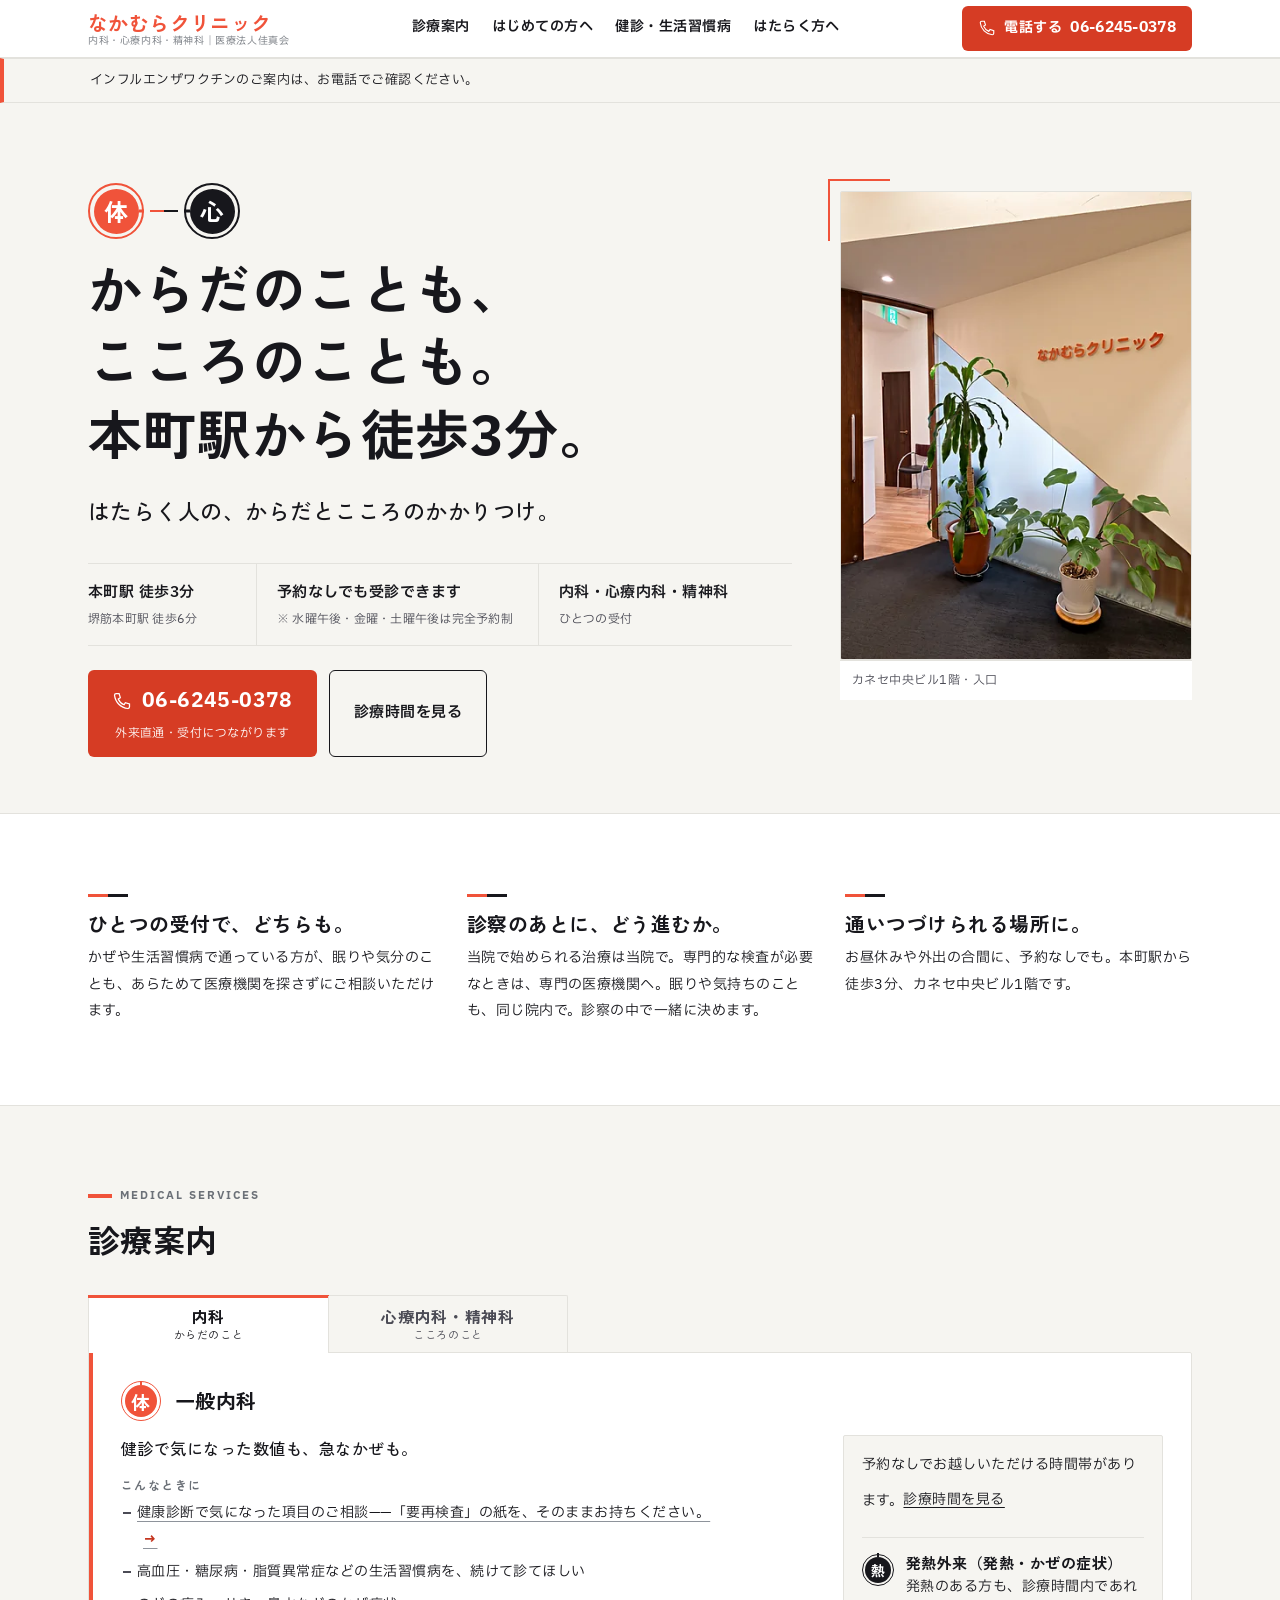
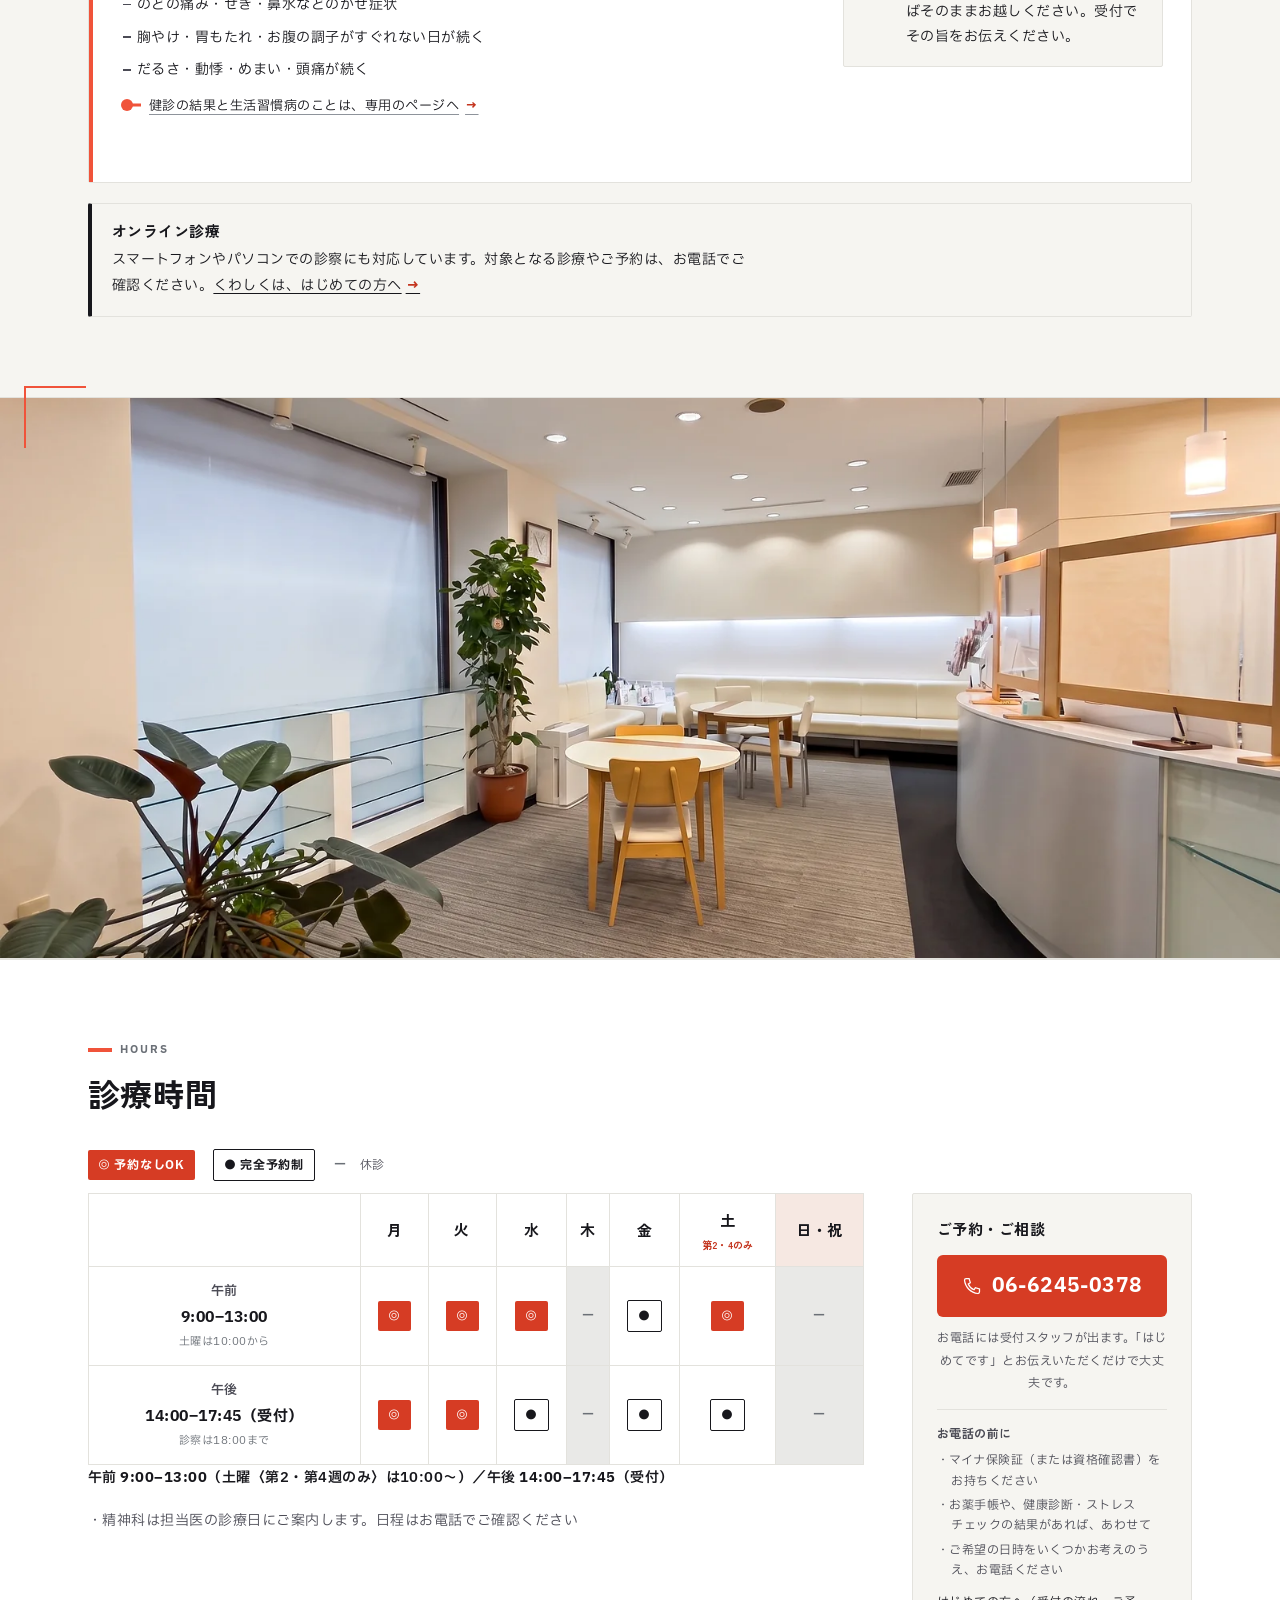
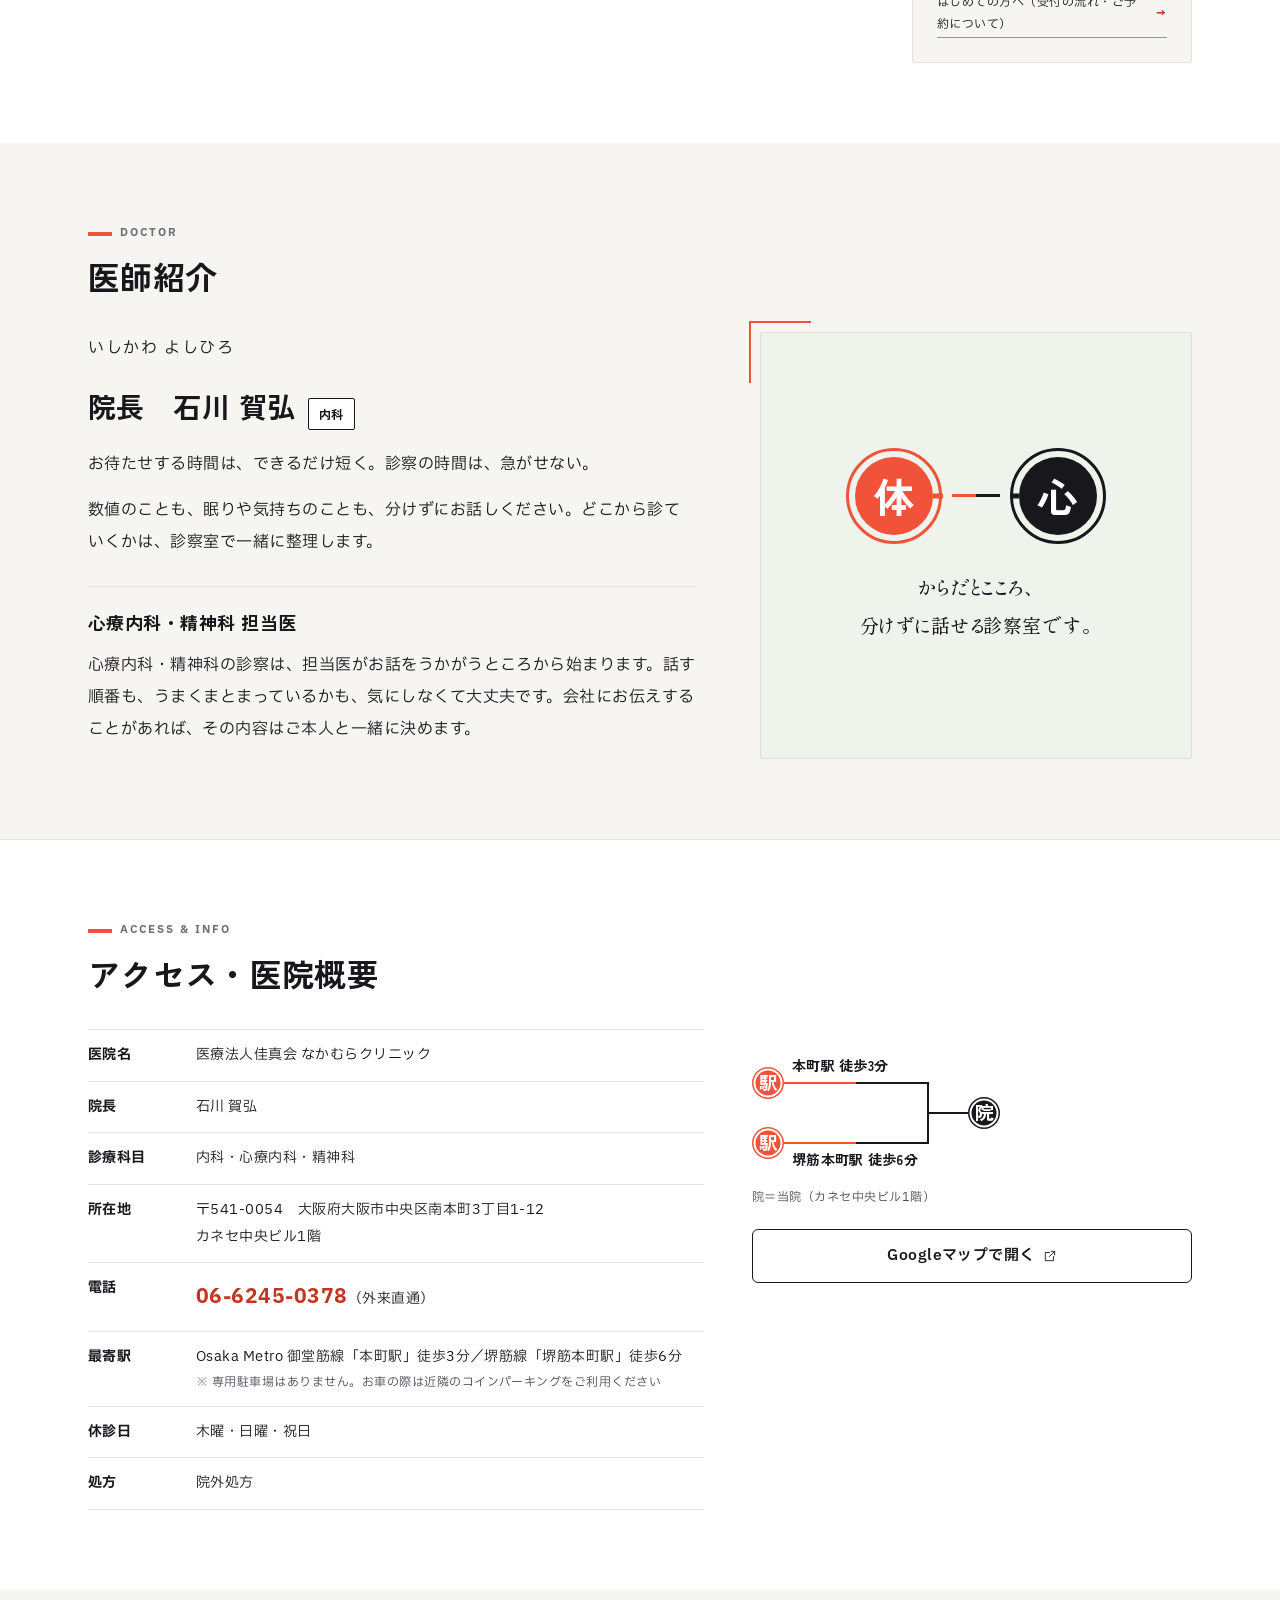
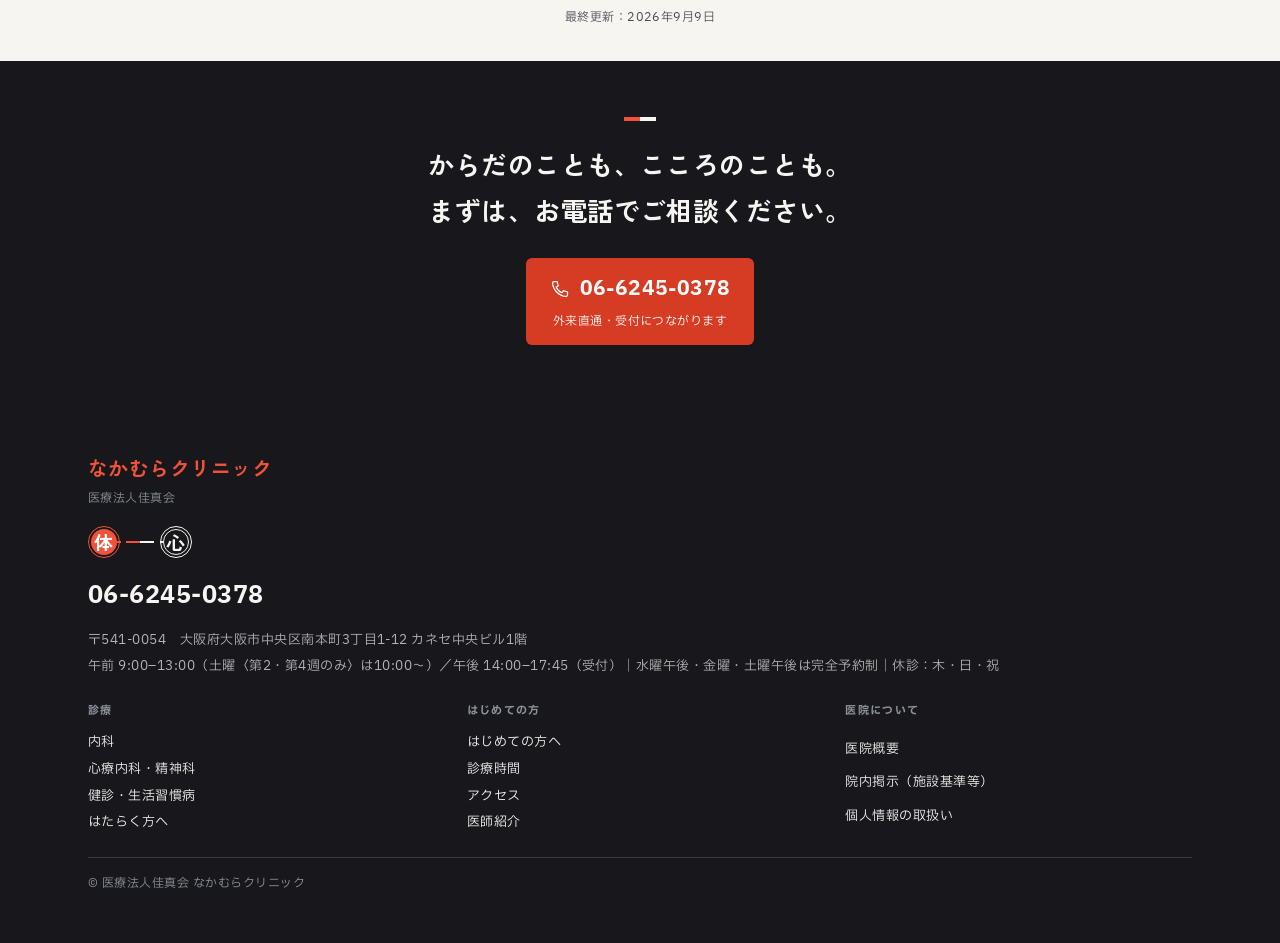
==== index.html @ 1e69aae8 "One-bar header (second util bar removed on all 7 pages), hero strip as three same-shape cells with b" ====
<!DOCTYPE html>
<html lang="ja">
<head>
<meta charset="UTF-8">
<script>document.documentElement.classList.add('js')</script>
<meta name="viewport" content="width=device-width, initial-scale=1.0">
<title>本町駅3分の内科・心療内科・精神科｜なかむらクリニック</title>
<meta name="description" content="御堂筋線「本町駅」徒歩3分の内科・心療内科・精神科。かぜ・発熱、生活習慣病、健診の「要再検査」から、眠れない・気分の落ち込みまで、ひとつの受付でご相談いただけます。予約なしでも受診できます（一部予約制）。">
<meta name="robots" content="index,follow,max-image-preview:large">
<link rel="canonical" href="https://nakamura.n-clinics.jp/">
<meta name="theme-color" content="#F0533A">
<link rel="icon" href="/favicon.svg" type="image/svg+xml">
<link rel="apple-touch-icon" href="/apple-touch-icon.png">
<meta property="og:type" content="website">
<meta property="og:site_name" content="なかむらクリニック">
<meta property="og:title" content="本町駅3分の内科・心療内科・精神科｜なかむらクリニック">
<meta property="og:description" content="御堂筋線「本町駅」徒歩3分。生活習慣病などの一般内科と、不眠・ストレスなどこころのご相談。はたらく人の、からだとこころのかかりつけ。予約なしでも受診できます（一部予約制）。">
<meta property="og:url" content="https://nakamura.n-clinics.jp/">
<meta property="og:image" content="https://nakamura.n-clinics.jp/photos/og.jpg">
<meta property="og:image:width" content="1200">
<meta property="og:image:height" content="630">
<meta property="og:locale" content="ja_JP">
<meta name="twitter:card" content="summary_large_image">
<meta name="geo.region" content="JP-27">
<meta name="geo.placename" content="大阪市中央区">
<meta name="geo.position" content="34.6820;135.4985">
<meta name="ICBM" content="34.6820, 135.4985">
<link rel="preconnect" href="https://fonts.googleapis.com">
<link rel="preconnect" href="https://fonts.gstatic.com" crossorigin>
<link href="https://fonts.googleapis.com/css2?family=Zen+Kaku+Gothic+New:wght@500;700&family=IBM+Plex+Sans+JP:wght@400;600;700&family=Shippori+Mincho:wght@500&display=swap" rel="stylesheet">
<link rel="stylesheet" href="styles.css">
<!-- 表・モバイル一覧・フッター要約・JSON-LD は同じコミットで直す。 -->
<script type="application/ld+json">
{
  "@context": "https://schema.org",
  "@graph": [
    {
      "@type": "MedicalClinic",
      "@id": "https://nakamura.n-clinics.jp/#clinic",
      "name": "なかむらクリニック",
      "legalName": "医療法人佳真会 なかむらクリニック",
      "url": "https://nakamura.n-clinics.jp/",
      "logo": "https://nakamura.n-clinics.jp/favicon.svg",
      "image": "https://nakamura.n-clinics.jp/photos/og.jpg",
      "telephone": "+81-6-6245-0378",
      "parentOrganization": { "@type": "Organization", "name": "医療法人佳真会" },
      "address": {
        "@type": "PostalAddress",
        "postalCode": "541-0054",
        "addressRegion": "大阪府",
        "addressLocality": "大阪市中央区",
        "streetAddress": "南本町3丁目1-12 カネセ中央ビル1階",
        "addressCountry": "JP"
      },
      "geo": { "@type": "GeoCoordinates", "latitude": 34.6820, "longitude": 135.4985 },
      "hasMap": "https://www.google.com/maps/search/?api=1&query=%E5%A4%A7%E9%98%AA%E5%BA%9C%E5%A4%A7%E9%98%AA%E5%B8%82%E4%B8%AD%E5%A4%AE%E5%8C%BA%E5%8D%97%E6%9C%AC%E7%94%BA3%E4%B8%81%E7%9B%AE1-12%20%E3%82%AB%E3%83%8D%E3%82%BB%E4%B8%AD%E5%A4%AE%E3%83%93%E3%83%AB",
      "openingHoursSpecification": [
        { "@type": "OpeningHoursSpecification", "dayOfWeek": ["Monday","Tuesday","Wednesday","Friday"], "opens": "09:00", "closes": "13:00" },
        { "@type": "OpeningHoursSpecification", "dayOfWeek": ["Monday","Tuesday","Wednesday","Friday"], "opens": "14:00", "closes": "17:45" },
        { "@type": "OpeningHoursSpecification", "dayOfWeek": "Saturday", "opens": "10:00", "closes": "13:00" },
        { "@type": "OpeningHoursSpecification", "dayOfWeek": "Saturday", "opens": "14:00", "closes": "17:45" }
      ],
      "medicalSpecialty": ["PrimaryCare", "Psychiatric"],
      "isAcceptingNewPatients": true,
      "availableService": [
        { "@type": "MedicalProcedure", "name": "生活習慣病の継続治療（高血圧・糖尿病・脂質異常症）" },
        { "@type": "MedicalProcedure", "name": "健診の要再検査・要精密検査のご相談" },
        { "@type": "MedicalProcedure", "name": "発熱外来（診療時間内はそのまま来院できます）" },
        { "@type": "MedicalProcedure", "name": "だるさ・動悸・めまい・頭痛など、続く体調のご相談" },
        { "@type": "MedicalProcedure", "name": "不眠・睡眠のリズムのご相談" },
        { "@type": "MedicalProcedure", "name": "気分の落ち込み・仕事のストレスのご相談" },
        { "@type": "MedicalProcedure", "name": "休職・復職のご相談" }
      ],
      "description": "御堂筋線「本町駅」徒歩3分の内科・心療内科・精神科クリニック。生活習慣病などの一般内科と、不眠・ストレスなどこころのご相談。予約なしでも受診できます（一部予約制）。土曜は第2・第4のみ、午前は10:00開始です。",
      "availableLanguage": "ja",
      "physician": [{ "@id": "https://nakamura.n-clinics.jp/#dr-ishikawa" }]
    },
    {
      "@type": "MedicalWebPage",
      "@id": "https://nakamura.n-clinics.jp/#webpage",
      "name": "本町駅3分の内科・心療内科・精神科｜なかむらクリニック",
      "inLanguage": "ja",
      "lastReviewed": "2026-09-09",
      "mainEntityOfPage": "https://nakamura.n-clinics.jp/",
      "about": { "@id": "https://nakamura.n-clinics.jp/#clinic" },
      "isPartOf": { "@type": "WebSite", "url": "https://nakamura.n-clinics.jp/" },
      "publisher": { "@id": "https://nakamura.n-clinics.jp/#clinic" }
    },
    {
      "@type": "Physician",
      "@id": "https://nakamura.n-clinics.jp/#dr-ishikawa",
      "name": "石川 賀弘",
      "jobTitle": "院長",
      "url": "https://nakamura.n-clinics.jp/#docs",
      "medicalSpecialty": "PrimaryCare",
      "worksFor": { "@id": "https://nakamura.n-clinics.jp/#clinic" }
    }
  ]
}
</script>
</head>
<body>
<a class="skip" href="#top">本文へ</a>
<header>
  <div class="wrap bar">
    <a class="brand" href="#top">
      <span class="name">なかむらクリニック</span>
      <span class="sub">内科・心療内科・精神科｜医療法人佳真会</span>
    </a>
    <nav class="main" aria-label="メインメニュー">
      <a href="#care">診療案内</a>
      <a href="/hajimete.html">はじめての方へ</a>
      <a href="/seikatsushukanbyo.html">健診・生活習慣病</a>
      <a href="/hataraku.html">はたらく方へ</a>
    </nav>
    <a class="hdr-call" href="tel:0662450378">
      <svg viewBox="0 0 24 24" fill="none" stroke-width="1.5" stroke-linecap="square" stroke-linejoin="miter" aria-hidden="true"><path d="M5 3h3.5l1.5 5-2.5 1.5a12.5 12.5 0 0 0 7 7L16 14l5 1.5V19a2 2 0 0 1-2 2A18 18 0 0 1 3 5a2 2 0 0 1 2-2Z"/></svg>
      <span class="lbl">電話する</span><span class="tel">06-6245-0378</span>
    </a>
  </div>
</header>

<main id="top" tabindex="-1">

  <nav class="mnav" aria-label="ページ内リンク">
    <a href="#care">診療案内</a><a href="#hours">診療時間</a><a href="#docs">医師紹介</a><a href="#access">アクセス</a>
  </nav>

  <!-- お知らせ帯（季節のご案内・臨時休診）。文言は1行、理由の説明は書かない。
       変更・削除は全ページ同時に行う（1ページだけ変えない）。
       自費（保険外）の診療名・費用・効果はこの帯に書かない。医療広告ガイドラインの
       限定解除要件（費用／主なリスク・副作用）は、サイト上に情報を記載していないと
       満たせず、「費用はお電話で」では代えられない（問い合わせ先の記載は別要件）。
       /shisetsu-kijun.html#hoken-gai に金額と主な副反応を掲載できたときに限り、
       診療名を出した文言に戻してよい。「在庫」など小売の語は使わない。 -->
  <div class="notice"><div class="wrap">インフルエンザワクチンのご案内は、お電話でご確認ください。</div></div>

  <!-- 1. HERO — station board -->
  <section class="hero">
    <div class="wrap hero-grid">
      <div>
        <div class="roundels" role="img" aria-label="からだとこころ、ひとつのクリニックで">
          <span class="roundel r-nai">体</span>
          <span class="roundel-link"></span>
          <span class="roundel r-shin">心</span>
        </div>
        <h1>からだのことも、<span class="nowrap">こころのこと</span>も。<br><span class="nowrap">本町駅</span>から<span class="nowrap"><span class="num">徒歩3分</span>。</span></h1>
        <p class="tagline">はたらく人の、からだとこころのかかりつけ。</p>
        <div class="fact-strip">
          <!-- 徒歩分数は【この帯】【#access の案内図 .access-map】【医院概要の最寄駅行】の3か所が同じ値を持つ。
               変えるときは同じコミットで3か所とも直す。堺筋本町駅 徒歩6分 は第三者掲載値 [CONFIRM C13]。 -->
          <div class="cell">
            <span class="fx-fact"><span class="nowrap">本町駅</span> <span class="num">徒歩3分</span></span>
            <span class="fx-note"><span class="nowrap">堺筋本町駅</span> <span class="num">徒歩6分</span></span>
          </div>
          <div class="cell">
            <span class="fx-fact"><span class="nowrap">予約なしでも</span><span class="nowrap">受診できます</span></span>
            <span class="fx-note">※ 水曜午後・金曜・土曜午後は完全予約制</span>
          </div>
          <div class="cell">
            <span class="fx-fact">内科・心療内科・精神科</span>
            <span class="fx-note">ひとつの受付</span>
          </div>
        </div>
        <div class="hero-cta">
          <a class="btn-call" href="tel:0662450378" id="heroCall">
            <span class="row">
              <svg viewBox="0 0 24 24" fill="none" stroke-width="1.5" stroke-linecap="square" stroke-linejoin="miter" aria-hidden="true"><path d="M5 3h3.5l1.5 5-2.5 1.5a12.5 12.5 0 0 0 7 7L16 14l5 1.5V19a2 2 0 0 1-2 2A18 18 0 0 1 3 5a2 2 0 0 1 2-2Z"/></svg>
              <span class="tel">06-6245-0378</span>
            </span>
            <span class="cap"><span class="cap-m">外来直通・タップで発信</span><span class="cap-d">外来直通・受付につながります</span></span>
          </a>
          <a class="btn-ghost" href="#hours">診療時間を見る</a>
        </div>
      </div>
      <div>
        <div class="hero-photo">
          <picture>
            <source media="(min-width:768px)" type="image/webp" sizes="(min-width:1024px) 340px, 32vw" srcset="photos/hero-v-400.webp 400w, photos/hero-v-800.webp 800w">
            <source media="(min-width:768px)" type="image/jpeg" sizes="(min-width:1024px) 340px, 32vw" srcset="photos/hero-v-400.jpg 400w, photos/hero-v-800.jpg 800w">
            <source type="image/webp" sizes="100vw" srcset="photos/hero-h-480.webp 480w, photos/hero-h-960.webp 960w, photos/hero-h-1440.webp 1440w">
            <img class="ph" src="photos/hero-h-960.jpg" width="960" height="640" alt="なかむらクリニックの入口（本町駅 徒歩3分・カネセ中央ビル1階）。クリーム色の壁に朱色のクリニック名サインと観葉植物" loading="eager" fetchpriority="high">
          </picture>
          <div class="caption">カネセ中央ビル1階・入口</div>
        </div>
      </div>
    </div>
  </section>

  <!-- 2. 選ばれる理由 -->
  <!-- このセクションはレーザー（「診察のあとに、どう進むか。」）が置かれている、ここだけの場所。削除するときは移設先を先に作ること。 -->
  <section class="why">
    <div class="wrap why-grid" data-reveal-group>
      <div class="why-tile" data-reveal><span class="tick"></span><h3>ひとつの受付で、どちらも。</h3><p>かぜや生活習慣病で通っている方が、眠りや気分のことも、あらためて医療機関を探さずにご相談いただけます。</p></div>
      <div class="why-tile" data-reveal><span class="tick"></span><h3>診察のあとに、どう進むか。</h3><p>当院で始められる治療は当院で。専門的な検査が必要なときは、専門の医療機関へ。眠りや気持ちのことも、同じ院内で。診察の中で一緒に決めます。</p></div>
      <div class="why-tile" data-reveal><span class="tick"></span><h3>通いつづけられる場所に。</h3><p>お昼休みや外出の合間に、予約なしでも。本町駅から徒歩3分、カネセ中央ビル1階です。</p></div>
    </div>
  </section>

  <!-- 3. 診療案内 — 体×心 lanes: one reception, two doors, and what happens AFTER the visit.
       Right column = lane-specific ROUTE STRIP (路線図). State is bound to the lane's OWN class
       (.c-nai/.c-shin), never #care[data-lane] or --lane (JS-off safety). No view-transition-name
       on any SVG node. Both strips share one viewBox → identical height. Gated vocabulary
       stays out of this file entirely until the matching clinic confirmation (see strategy doc). -->
  <section id="care">
    <div class="wrap">
      <div class="sec-head">
        <div class="kicker"><span lang="en">Medical Services</span></div>
        <h2 class="sec-title">診療案内</h2>
      </div>

      <div class="care-lanes">
        <!-- SWITCH: rectangular text tabs (2px radius). The 体/心 roundel below is never the control. -->
        <div class="care-switch" role="tablist" aria-label="診療科を選ぶ">
          <a role="tab" id="tab-naika" href="#naika" aria-controls="naika" aria-selected="true" data-lane="nai"><b>内科</b><small>からだのこと</small></a>
          <a role="tab" id="tab-seishinka" href="#seishinka" aria-controls="seishinka" aria-selected="false" tabindex="-1" data-lane="shin"><b>心療内科・精神科</b><small>こころのこと</small></a>
        </div>

        <div class="care-stage">
          <!-- LANE 体 (default). ZONE A = このレーン固有のことだけ（症状リスト・出口リンク・行動パネル）。「診察のあとに、どう進むか」の置き場は .why-tile 2。 -->
          <article class="care-card care-lane c-nai is-on" id="naika" role="tabpanel" aria-labelledby="tab-naika">
            <div class="care-head"><span class="care-glyph" aria-hidden="true">体</span><h3>一般内科</h3></div>
            <div class="lane-body">
              <div class="lane-main">
                <p class="lane-promise">健診で気になった数値も、急なかぜも。</p>
                <h4 class="lane-h">こんなときに</h4>
                <ul>
                  <li><a class="lane-more" href="/seikatsushukanbyo.html#kenshin">健康診断で気になった項目のご相談——「要再検査」の紙を、そのままお持ちください。<span aria-hidden="true">→</span></a></li>
                  <li>高血圧・糖尿病・脂質異常症などの生活習慣病を、続けて診てほしい</li>
                  <li>のどの痛み・せき・鼻水などのかぜ症状</li>
                  <li>胸やけ・胃もたれ・お腹の調子がすぐれない日が続く</li>
                  <li>だるさ・動悸・めまい・頭痛が続く</li>
                </ul>
                <p class="nk-line"><svg class="mk-dot" viewBox="0 0 20 12" aria-hidden="true" focusable="false"><circle cx="6" cy="6" r="6" fill="currentColor"/><rect x="6" y="4.5" width="14" height="3" fill="currentColor"/></svg><a href="/seikatsushukanbyo.html">健診の結果と生活習慣病のことは、専用のページへ<span aria-hidden="true">→</span></a></p>
              </div>
              <!-- .lane-act = このレーンの「行動」パネル。短くてよい：枠のある物の余りは余白に読める。 -->
              <aside class="lane-act">
                <p class="lane-book">予約なしでお越しいただける時間帯があります。<a href="#hours">診療時間を見る</a></p>
                <!-- 発熱外来 = 内科 triage row. Walk-in during hours (clinic decision 2026-09-09): filled ink 熱. Never shown in the 心 lane. id kept: scroll-margin rules point at #hatsunetsu. -->
                <div class="care-sub c-netsu" id="hatsunetsu">
                  <span class="care-glyph" aria-hidden="true">熱</span>
                  <div><h4>発熱外来（発熱・かぜの症状）</h4><p>発熱のある方も、診療時間内であればそのままお越しください。受付でその旨をお伝えください。</p></div>
                </div>
              </aside>
            </div>
          </article>

          <!-- LANE 心 -->
          <article class="care-card care-lane c-shin" id="seishinka" role="tabpanel" aria-labelledby="tab-seishinka">
            <div class="care-head"><span class="care-glyph" aria-hidden="true">心</span><h3>心療内科・精神科</h3></div>
            <div class="lane-body">
              <div class="lane-main">
                <p class="lane-promise">眠りのこと、気持ちのこと、仕事のこと。まずは話すところから。</p>
                <!-- 固定文言。1ページ1回・緑・心レーン・押せない。位置だけ promise 直下（2番目に読まれる）。 -->
                <p class="safety-line">受付も待合も、内科と同じです。</p>
                <h4 class="lane-h">こんなときに</h4>
                <ul>
                  <li>寝つけない・夜中に目が覚める・朝早く目が覚めるなど、不眠が何週間も続いている</li>
                  <li>朝起きるのがつらい、仕事に集中できない、ミスが増えた</li>
                  <li>気分が沈む、好きだったことに気が向かない</li>
                  <li><a class="lane-more" href="/hataraku.html">仕事を続けるためのご相談と、休職・復職に関わる書類のこと<span aria-hidden="true">→</span></a></li>
                  <li>「受診するほどかな」と迷っている段階でも</li>
                </ul>
                <p class="nk-line"><svg class="mk-dot" viewBox="0 0 20 12" aria-hidden="true" focusable="false"><circle cx="6" cy="6" r="6" fill="currentColor"/><rect x="6" y="4.5" width="14" height="3" fill="currentColor"/></svg><a href="/hataraku.html">休職・復職と書類のことは、はたらく方へ<span aria-hidden="true">→</span></a></p>
              </div>
              <aside class="lane-act">
                <!-- GATED (CONFIRM #1). Variant A/B replacement text is in care-spec-notes. String unchanged until the gate opens. -->
                <p class="lane-book">心療内科・精神科をはじめて受診される方は、まずお電話ください。受診できる枠をご案内します。<a href="/hajimete.html#yoyaku">ご予約について</a></p>
              </aside>
            </div>
          </article>
        </div>
      </div>

      <!-- オンライン診療 — a small framed block (client: keep it small but clear). The explanation lives once, on /hajimete.html#online; this only points there. Never a badge or a hero item. -->
      <div class="care-online">
        <h4>オンライン診療</h4>
        <p>スマートフォンやパソコンでの診察にも対応しています。対象となる診療やご予約は、お電話でご確認ください。<a href="/hajimete.html#online">くわしくは、はじめての方へ<span aria-hidden="true">→</span></a></p>
      </div>
    </div>
  </section>

  <!-- 4. 待合スペース band -->
  <section class="band">
    <picture>
      <source type="image/webp" sizes="100vw" srcset="photos/band-960.webp 960w, photos/band-1600.webp 1600w, photos/band-2400.webp 2400w">
      <source type="image/jpeg" sizes="100vw" srcset="photos/band-960.jpg 960w, photos/band-1600.jpg 1600w, photos/band-2400.jpg 2400w">
      <img src="photos/band-1600.jpg" width="1600" height="900" alt="なかむらクリニックの待合スペース。白い長椅子と木のテーブル、観葉植物のある空間" loading="lazy">
    </picture>
  </section>

  <!-- 5. 診療時間 -->
  <section class="hours-sec" id="hours">
    <div class="wrap">
      <div class="sec-head" data-reveal>
        <div class="kicker"><span lang="en">Hours</span></div>
        <h2 class="sec-title">診療時間</h2>
      </div>
      <div class="legend">
        <span><span class="chip chip-open">◎ 予約なしOK</span></span>
        <span><span class="chip chip-appt">● 完全予約制</span></span>
        <span><span class="off-dash">−<span class="vh">休診</span></span>　休診</span>
      </div>
      <div class="hours-flex">
        <div>
          <div class="hours-table">
            <table>
              <thead>
                <tr>
                  <th></th>
                  <th scope="col" data-day="1">月</th><th scope="col" data-day="2">火</th><th scope="col" data-day="3">水</th>
                  <th scope="col" data-day="4">木</th><th scope="col" data-day="5">金</th>
                  <th scope="col" data-day="6">土<sup>第2・4のみ</sup></th><th scope="col" data-day="0">日・祝</th>
                </tr>
              </thead>
              <tbody>
                <tr>
                  <td class="slot">午前<b>9:00–13:00</b><span class="slot-note">土曜は10:00から</span></td>
                  <td data-day="1"><span class="chip chip-open">◎<span class="vh">予約なしOK</span></span></td>
                  <td data-day="2"><span class="chip chip-open">◎<span class="vh">予約なしOK</span></span></td>
                  <td data-day="3"><span class="chip chip-open">◎<span class="vh">予約なしOK</span></span></td>
                  <td data-day="4" class="col-closed"><span class="off-dash">−<span class="vh">休診</span></span></td>
                  <td data-day="5"><span class="chip chip-appt">●<span class="vh">完全予約制</span></span></td>
                  <td data-day="6"><span class="chip chip-open">◎<span class="vh">予約なしOK</span></span></td>
                  <td data-day="0" class="col-closed"><span class="off-dash">−<span class="vh">休診</span></span></td>
                </tr>
                <tr>
                  <td class="slot">午後<b>14:00–17:45（受付）</b><span class="slot-note">診察は18:00まで</span></td>
                  <td data-day="1"><span class="chip chip-open">◎<span class="vh">予約なしOK</span></span></td>
                  <td data-day="2"><span class="chip chip-open">◎<span class="vh">予約なしOK</span></span></td>
                  <td data-day="3"><span class="chip chip-appt">●<span class="vh">完全予約制</span></span></td>
                  <td data-day="4" class="col-closed"><span class="off-dash">−<span class="vh">休診</span></span></td>
                  <td data-day="5"><span class="chip chip-appt">●<span class="vh">完全予約制</span></span></td>
                  <td data-day="6"><span class="chip chip-appt">●<span class="vh">完全予約制</span></span></td>
                  <td data-day="0" class="col-closed"><span class="off-dash">−<span class="vh">休診</span></span></td>
                </tr>
              </tbody>
            </table>
          </div>
          <p class="hours-times">午前 <span class="num">9:00–13:00</span>（土曜〈第2・第4週のみ〉は10:00〜）／午後 <span class="num">14:00–17:45</span>（受付）</p>
          <div class="hours-list" id="hoursList">
            <div class="day-row" data-day="1"><span class="day-glyph">月</span><span class="states">午前 <span class="chip chip-open">◎<span class="vh">予約なしOK</span></span>　午後 <span class="chip chip-open">◎<span class="vh">予約なしOK</span></span></span></div>
            <div class="day-row" data-day="2"><span class="day-glyph">火</span><span class="states">午前 <span class="chip chip-open">◎<span class="vh">予約なしOK</span></span>　午後 <span class="chip chip-open">◎<span class="vh">予約なしOK</span></span></span></div>
            <div class="day-row" data-day="3"><span class="day-glyph">水</span><span class="states">午前 <span class="chip chip-open">◎<span class="vh">予約なしOK</span></span>　午後 <span class="chip chip-appt">●<span class="vh">完全予約制</span></span></span></div>
            <div class="day-row" data-day="4"><span class="day-glyph">木</span><span class="states"><span class="off-dash">−<span class="vh">休診</span></span> 休診</span></div>
            <div class="day-row" data-day="5"><span class="day-glyph">金</span><span class="states">午前 <span class="chip chip-appt">●<span class="vh">完全予約制</span></span>　午後 <span class="chip chip-appt">●<span class="vh">完全予約制</span></span></span></div>
            <div class="day-row" data-day="6"><span class="day-glyph">土</span><span class="states">午前 <span class="chip chip-open">◎<span class="vh">予約なしOK</span></span>　午後 <span class="chip chip-appt">●<span class="vh">完全予約制</span></span><span class="sub">第2・第4週のみ／午前は10:00から</span></span></div>
            <div class="day-row" data-day="0"><span class="day-glyph">日</span><span class="states"><span class="off-dash">−<span class="vh">休診</span></span> 休診（祝日も休診）</span></div>
          </div>
          <ul class="hours-notes">
            <li>精神科は担当医の診療日にご案内します。日程はお電話でご確認ください</li>
          </ul>
        </div>
        <div class="call-card">
          <h3>ご予約・ご相談</h3>
          <a class="btn-call" href="tel:0662450378">
            <span class="row">
              <svg viewBox="0 0 24 24" fill="none" stroke-width="1.5" stroke-linecap="square" stroke-linejoin="miter" aria-hidden="true"><path d="M5 3h3.5l1.5 5-2.5 1.5a12.5 12.5 0 0 0 7 7L16 14l5 1.5V19a2 2 0 0 1-2 2A18 18 0 0 1 3 5a2 2 0 0 1 2-2Z"/></svg>
              <span class="tel">06-6245-0378</span>
            </span>
            <span class="cap"><span class="cap-m">外来直通・タップで発信</span><span class="cap-d">外来直通・受付につながります</span></span>
          </a>
          <p class="sub">お電話には受付スタッフが出ます。「はじめてです」とお伝えいただくだけで大丈夫です。</p>
          <div class="pre-call">
            <h3>お電話の前に</h3>
            <ul>
              <li>マイナ保険証（または資格確認書）をお持ちください</li>
              <li>お薬手帳や、健康診断・ストレスチェックの結果があれば、あわせて</li>
              <li>ご希望の日時をいくつかお考えのうえ、お電話ください</li>
            </ul>
            <a class="pre-call-more" href="/hajimete.html">はじめての方へ（受付の流れ・ご予約について）<span aria-hidden="true">→</span></a>
          </div>
        </div>
      </div>
    </div>
  </section>

  <!-- 6. 医師紹介 -->
  <section id="docs">
    <div class="wrap">
      <div class="sec-head" data-reveal>
        <div class="kicker"><span lang="en">Doctor</span></div>
        <h2 class="sec-title">医師紹介</h2>
      </div>
      <div class="doc-grid">
      <div class="doc-body">
        <p class="doc-ruby">いしかわ よしひろ</p>
        <h3 class="doc-name-h"><span class="doc-name">院長　石川 賀弘</span><span class="doc-chip">内科</span></h3>
        <p class="pull-line">からだとこころ、分けずに話せる診察室です。</p>
        <!-- [CONFIRM D9] 医師本人の承認待ちの草案 -->
        <p>お待たせする時間は、できるだけ短く。診察の時間は、急がせない。</p>
        <p>数値のことも、眠りや気持ちのことも、分けずにお話しください。どこから診ていくかは、診察室で一緒に整理します。</p>
        <div class="doc-sub"><span class="n">心療内科・精神科 担当医</span></div>
        <!-- [CONFIRM D9] 医師本人の承認待ちの草案 -->
        <p class="doc-sub-line">心療内科・精神科の診察は、担当医がお話をうかがうところから始まります。話す順番も、うまくまとまっているかも、気にしなくて大丈夫です。会社にお伝えすることがあれば、その内容はご本人と一緒に決めます。</p>
      </div>
      <aside class="doc-panel" aria-hidden="true">
        <!-- 院長ポートレートのスロット。写真が届いたら <picture> をここに置き、.doc-panel-quote を 『院長　石川 賀弘』 のキャプションに差し替え、styles.css:384 の .doc-body .pull-line{display:none} を削除すること。 -->
        <div class="roundels"><span class="roundel r-nai">体</span><span class="roundel-link"></span><span class="roundel r-shin">心</span></div>
        <p class="doc-panel-quote">からだとこころ、<br>分けずに話せる診察室です。</p>
      </aside>
      </div>
    </div>
  </section>

  <!-- 7. アクセス + 医院概要 -->
  <section class="access-sec" id="access">
    <div class="wrap">
      <div class="sec-head" data-reveal>
        <div class="kicker"><span lang="en">Access &amp; Info</span></div>
        <h2 class="sec-title">アクセス・医院概要</h2>
      </div>
      <div class="access-grid">
        <dl class="spec-list">
          <div class="spec-row"><dt>医院名</dt><dd>医療法人佳真会 なかむらクリニック</dd></div>
          <div class="spec-row"><dt>院長</dt><dd>石川 賀弘</dd></div>
          <div class="spec-row"><dt>診療科目</dt><dd>内科・心療内科・精神科</dd></div>
          <div class="spec-row"><dt>所在地</dt><dd>〒541-0054　大阪府大阪市中央区南本町3丁目1-12<br>カネセ中央ビル1階</dd></div>
          <div class="spec-row"><dt>電話</dt><dd><a class="tel-big" href="tel:0662450378">06-6245-0378</a>（外来直通）</dd></div>
          <!-- 徒歩分数はこの行とアクセス図とヒーローの事実ストリップの3か所にある。変えるときは同じコミットで3か所とも。路線名は「その駅で使う線」だけ（全線の一覧は C13-b の返答後）。出口番号は C13-c の返答まで書かない。 -->
          <div class="spec-row"><dt>最寄駅</dt><dd>Osaka Metro 御堂筋線「本町駅」徒歩3分／堺筋線「堺筋本町駅」徒歩6分<small>※ 専用駐車場はありません。お車の際は近隣のコインパーキングをご利用ください</small></dd></div>
          <div class="spec-row"><dt>休診日</dt><dd>木曜・日曜・祝日</dd></div>
          <div class="spec-row"><dt>処方</dt><dd>院外処方</dd></div>
        </dl>
        <div class="access-side">
          <!-- アクセス図（.access-map）＝ 2つの駅から1つの院へ。地図ではなく関係の図。
               描かない：道路・方角・出口番号（未確認）・路線名（本町駅には四つ橋線もあり、不完全な一覧は誤りとして読まれる。
               路線名は医院概要の最寄駅行が持つ）。幾何は凍結：viewBox 0 0 272 128／駅 cx16 cy34・cy94／院 cx232 cy64／幹 x175-177（y33-95）／院への脚 y63-65。
               ラベルは1本の線に1つ（駅名＋徒歩分数を同じ行に）。さらに 2026-09-24：ラベルは自分のレールに寄せる——
               上のラベルは上のレール（y33）の上（baseline y22）、下のラベルは下のレール（y93）の下（baseline y116）。
               2本のレールの間には何も置かない。下のラベルが baseline y82 で宙に浮いていたため、
               「…徒歩3分」と「堺筋本町駅…」が一続きの一文に読めていた（高さを 120→128 に伸ばしたのはこのため）。
               上下の余白は対称：上のラベルは上のレールまで 9単位、下のラベルは下のレールから 9単位、下端まで 10単位。
               線は rect で描く（transform-box:fill-box の原点が確定するため）。
               272 は 320px 端末の本文幅（.wrap の padding 24px×2）と同値。2026-09-24 から CSS の max-width も 272px
               ＝ viewBox の幅と一致させたので、どの画面幅でも 1ユーザー単位＝1CSSpx。駅・院 はちょうど 19px（CHARACTER FLOOR）、
               .am-label はちょうど 14px（--t-sub）で刷られる（以前は max-width 320px で ×1.176、22.4px／16.5px に膨らみ、
               図の中の文字だけが本文のどの号数とも一致していなかった）。.wrap の padding を変えたら検算し直すこと。
               徒歩分数は「この図」と「医院概要の最寄駅行」の2か所にある。変えるときは同じコミットで両方。
               堺筋本町駅 徒歩6分 は第三者掲載値 — [CONFIRM] C13（事務面談 9/24）。これは .rt ではない（index の .rt は 0件のまま）。 -->
          <svg class="access-map" viewBox="0 0 272 128" role="img" data-reveal-mark aria-label="本町駅から徒歩3分、堺筋本町駅から徒歩6分。どちらの駅からも、カネセ中央ビル1階の当院まで歩いてお越しいただけます。">
            <g class="leg am-leg"><rect x="32" y="33" width="72" height="2" fill="#F0533A"/><rect x="104" y="33" width="72" height="2" fill="#17171C"/></g>
            <g class="leg am-leg"><rect x="32" y="93" width="72" height="2" fill="#F0533A"/><rect x="104" y="93" width="72" height="2" fill="#17171C"/></g>
            <rect class="leg am-sp am-sp-a" x="175" y="33" width="2" height="31" fill="#17171C"/>
            <rect class="leg am-sp am-sp-b" x="175" y="64" width="2" height="31" fill="#17171C"/>
            <rect class="leg am-spur" x="177" y="63" width="39" height="2" fill="#17171C"/>
            <g class="am-stop">
              <circle cx="16" cy="34" r="15.25" fill="none" stroke="#F0533A" stroke-width="1.5"/>
              <circle cx="16" cy="34" r="12.5" fill="#F0533A"/>
              <text x="16" y="34" dy=".35em" text-anchor="middle" fill="#FFFFFF">駅</text>
              <circle cx="16" cy="94" r="15.25" fill="none" stroke="#F0533A" stroke-width="1.5"/>
              <circle cx="16" cy="94" r="12.5" fill="#F0533A"/>
              <text x="16" y="94" dy=".35em" text-anchor="middle" fill="#FFFFFF">駅</text>
              <circle cx="232" cy="64" r="15.25" fill="none" stroke="#17171C" stroke-width="1.5"/>
              <circle cx="232" cy="64" r="12.5" fill="#17171C"/>
              <text x="232" y="64" dy=".35em" text-anchor="middle" fill="#FFFFFF">院</text>
            </g>
            <text class="am-label" x="40" y="22" fill="#17171C">本町駅 徒歩3分</text>
            <text class="am-label" x="40" y="116" fill="#17171C">堺筋本町駅 徒歩6分</text>
          </svg>
          <p class="access-note">院＝当院（カネセ中央ビル1階）</p>
          <a class="btn-ghost map-btn" href="https://www.google.com/maps/search/?api=1&query=%E5%A4%A7%E9%98%AA%E5%BA%9C%E5%A4%A7%E9%98%AA%E5%B8%82%E4%B8%AD%E5%A4%AE%E5%8C%BA%E5%8D%97%E6%9C%AC%E7%94%BA3%E4%B8%81%E7%9B%AE1-12%20%E3%82%AB%E3%83%8D%E3%82%BB%E4%B8%AD%E5%A4%AE%E3%83%93%E3%83%AB" target="_blank" rel="noopener">
        Googleマップで開く
        <svg viewBox="0 0 24 24" fill="none" stroke-width="1.5" stroke-linecap="square" stroke-linejoin="miter" aria-hidden="true"><path d="M14 4h6v6M20 4l-9 9M18 13v7H4V6h7"/></svg>
          </a>
        </div>
      </div>
    </div>
  </section>

  <p class="pg-updated wrap">最終更新：2026年9月9日</p>

  <!-- 9.5 closing conversion band -->
  <section class="close-cta" data-reveal-mark>
    <div class="wrap">
      <p class="close-line">からだのことも、こころのことも。<br>まずは、お電話でご相談ください。</p>
      <a class="btn-call" href="tel:0662450378">
        <span class="row">
          <svg viewBox="0 0 24 24" fill="none" stroke-width="1.5" stroke-linecap="square" stroke-linejoin="miter" aria-hidden="true"><path d="M5 3h3.5l1.5 5-2.5 1.5a12.5 12.5 0 0 0 7 7L16 14l5 1.5V19a2 2 0 0 1-2 2A18 18 0 0 1 3 5a2 2 0 0 1 2-2Z"/></svg>
          <span class="tel">06-6245-0378</span>
        </span>
        <span class="cap"><span class="cap-m">外来直通・タップで発信</span><span class="cap-d">外来直通・受付につながります</span></span>
      </a>
    </div>
  </section>

</main>

<footer>
  <div class="wrap">
    <div class="foot-name">なかむらクリニック</div>
    <div class="foot-corp">医療法人佳真会</div>
    <div class="foot-roundels" aria-hidden="true">
      <span class="roundel r-nai">体</span>
      <span class="roundel-link"></span>
      <span class="roundel r-shin">心</span>
    </div>
    <a class="foot-tel" href="tel:0662450378">06-6245-0378</a>
    <p class="foot-meta">〒541-0054　大阪府大阪市中央区南本町3丁目1-12 カネセ中央ビル1階<br>午前 9:00–13:00（土曜〈第2・第4週のみ〉は10:00〜）／午後 14:00–17:45（受付）｜水曜午後・金曜・土曜午後は完全予約制｜休診：木・日・祝</p>
    <nav class="foot-groups" aria-label="サイト内リンク">
      <div class="fg"><p class="fg-t">診療</p><a href="#naika">内科</a><a href="#seishinka">心療内科・精神科</a><a href="/seikatsushukanbyo.html">健診・生活習慣病</a><a href="/hataraku.html">はたらく方へ</a></div>
      <div class="fg"><p class="fg-t">はじめての方</p><a href="/hajimete.html">はじめての方へ</a><a href="#hours">診療時間</a><a href="#access">アクセス</a><a href="#docs">医師紹介</a></div>
      <div class="fg"><p class="fg-t">医院について</p><a href="#access">医院概要</a><a href="/shisetsu-kijun.html">院内掲示（施設基準等）</a><a href="/privacy.html">個人情報の取扱い</a></div>
    </nav>
    <div class="foot-copy">© 医療法人佳真会 なかむらクリニック</div>
  </div>
</footer>

<!-- 10. sticky mobile call bar -->
<div class="mbar" id="mbar">
  <a class="m-map" href="https://www.google.com/maps/search/?api=1&query=%E5%A4%A7%E9%98%AA%E5%BA%9C%E5%A4%A7%E9%98%AA%E5%B8%82%E4%B8%AD%E5%A4%AE%E5%8C%BA%E5%8D%97%E6%9C%AC%E7%94%BA3%E4%B8%81%E7%9B%AE1-12%20%E3%82%AB%E3%83%8D%E3%82%BB%E4%B8%AD%E5%A4%AE%E3%83%93%E3%83%AB" target="_blank" rel="noopener">
    <span class="mrow"><svg viewBox="0 0 24 24" fill="none" stroke-width="1.5" stroke-linecap="square" stroke-linejoin="miter" aria-hidden="true"><path d="M12 21s-7-5.5-7-11a7 7 0 0 1 14 0c0 5.5-7 11-7 11Z"/><circle cx="12" cy="10" r="2.5"/></svg>地図</span>
  </a>
  <a class="m-call" href="tel:0662450378">
    <svg viewBox="0 0 24 24" fill="none" stroke-width="1.5" stroke-linecap="square" stroke-linejoin="miter" aria-hidden="true"><path d="M5 3h3.5l1.5 5-2.5 1.5a12.5 12.5 0 0 0 7 7L16 14l5 1.5V19a2 2 0 0 1-2 2A18 18 0 0 1 3 5a2 2 0 0 1 2-2Z"/></svg>
    <span>電話する</span><span class="tel">06-6245-0378</span>
  </a>
</div>

<script src="/site.js" defer></script>
</body>
</html>
---- styles.css ----
/* なかむらクリニック — 本町サイン (Urban Precision) design system */
:root{
  /* ORANGE GOVERNANCE — three non-overlapping roles:
     --vermilion MARK ONLY: wordmark, badges, kicker bar, corner keylines, why-ticks,
       pull-line rule, is-today rail/glyph, focus ring, theme-color, lane rail
       (.care-switch [aria-selected=true]::before). NEVER behind white
       text under 19px bold. NEVER as a digit color.
     --vermilion-action: THE one resting fill for every button and chip (white text 4.6:1 AA).
     --vermilion-press: hover/active of -action only — never at rest.
     --vermilion-text: the only orange rendered AS text/glyph on light bg (tel links,
       本日 tags, table sup, lane-more arrows).
     PHONE-DIGIT INVARIANT: a phone number renders in exactly two states — #FFF inside a
       --vermilion-action fill, or --vermilion-text on light ground; footer digits #FAFAF8
       on ink. #F0533A never renders a digit.
     LANE-PLATE INVARIANT: a tab never takes --vermilion-action; a tab is a sign, not a call. */
  --vermilion:#F0533A;
  --vermilion-action:#D63C24;
  --vermilion-press:#B92F1A;
  --vermilion-text:#C4351F;
  --ink:#17171C;
  --ink-2:#4B4B55;
  --paper:#F6F5F1;
  --card:#FFFFFF;
  --line:#E3E2DD;
  --steel:#8E939B;
  --steel-text:#6B7077;
  --wood:#A97C52;
  /* GREEN GOVERNANCE — plant green = 予防 and reassurance surfaces ONLY. Two sanctioned
     sites: (1) .safety-line callout; (2) .doc-panel background. (The 防 badge / 予防接種 strip was retired 2026-09-09.)
     FORBIDDEN on: CTAs, links, phone numbers, hours chips, nav, headlines, anything
     pressable. Flat green <=5% of any viewport. Vermilion remains the sole action color. */
  --plant:#2F6B4F;
  --plant-tint:#EEF3EC;
  --plant-line:#D8E2D5;
  --tint-today:rgba(240,83,58,0.08);
  --tint-closed:rgba(142,147,155,0.12);
  --font-display:'Zen Kaku Gothic New','Hiragino Sans','Yu Gothic',sans-serif;
  --font-body:'IBM Plex Sans JP','Hiragino Sans','Yu Gothic',sans-serif;
  --font-accent:'Shippori Mincho','Hiragino Mincho ProN','Yu Mincho',serif;
  --radius:2px;
  --radius-cta:6px;
  /* SPACING & TYPE — unify channel pages to the HOME rhythm; do NOT re-token .wrap. */
  --band:48px;
  --sec:32px;
  --head:24px;
  --t-hero:clamp(32px,4.2vw,54px);
  --t-h2:clamp(24px,3vw,32px);
  --t-h3:20px;
  --t-h4:15px;
  --t-body:16px;
  --t-sub:14px;
  --t-note:13px;
  --t-cap:12px;
  --measure:38em;
  --measure-wide:46em;
}
@media (min-width:768px){:root{--band:80px;--sec:40px;--head:32px}}
*{box-sizing:border-box;margin:0;padding:0}
html{scroll-behavior:smooth}
body{font-family:var(--font-body);font-size:16px;line-height:1.9;letter-spacing:.03em;color:var(--ink);background:var(--paper);-webkit-font-smoothing:antialiased;line-break:strict}
h1,h2,h3,h4{font-family:var(--font-display);font-weight:700;line-height:1.5}
h1,h2{font-feature-settings:'palt'}
a{color:inherit}
img{max-width:100%;height:auto;display:block}
svg{display:block}
.nowrap{white-space:nowrap}
.skip{position:absolute;left:-9999px}
.skip:focus{left:0;top:0;z-index:200;padding:12px 16px;background:var(--ink);color:var(--paper);text-decoration:none;font-weight:700}
main:focus{outline:none}
.num{font-family:var(--font-body);font-feature-settings:'tnum';font-weight:700}
.vh{position:absolute;width:1px;height:1px;clip-path:inset(50%);overflow:hidden;white-space:nowrap}
section[id],#hatsunetsu{scroll-margin-top:80px}
.wrap{max-width:1200px;margin-inline:auto;padding-inline:24px}
:focus-visible{outline:2px solid var(--vermilion);outline-offset:2px}
@media (min-width:768px){.wrap{padding-inline:48px}}

/* ---------- buttons ---------- */
.btn-call{display:inline-flex;flex-direction:column;align-items:center;justify-content:center;gap:2px;background:var(--vermilion-action);color:#fff;text-decoration:none;border-radius:var(--radius-cta);min-height:56px;padding:12px 24px;transition:background .12s}
.btn-call:hover,.btn-call:active{background:var(--vermilion-press)}
.btn-call .row{display:inline-flex;align-items:center;gap:10px}
.btn-call .tel{font-family:var(--font-body);font-feature-settings:'tnum';font-weight:700;font-size:20px;letter-spacing:.02em;white-space:nowrap}
.btn-call .cap{font-size:12px;font-weight:400;letter-spacing:.04em}
.btn-call svg{width:20px;height:20px;stroke:#fff}
.btn-ghost{display:inline-flex;align-items:center;justify-content:center;gap:8px;background:transparent;border:1.5px solid var(--ink);color:var(--ink);text-decoration:none;border-radius:var(--radius-cta);min-height:48px;padding:12px 24px;font-family:var(--font-body);font-weight:600;font-size:15px;transition:background .12s,color .12s}
.btn-ghost:hover{background:var(--ink);color:var(--paper)}
.btn-ghost svg{width:14px;height:14px;stroke:currentColor}

/* ---------- state chips ---------- */
.chip{display:inline-block;font-size:12px;font-weight:700;letter-spacing:.06em;padding:4px 10px;border-radius:var(--radius);white-space:nowrap}
.chip-open{background:var(--vermilion-action);color:#fff}
.chip-appt{background:var(--card);border:1.5px solid var(--ink);color:var(--ink)}
.off-dash{color:var(--steel-text);font-weight:600}

/* ---------- header ---------- */
header{position:sticky;top:0;z-index:100;background:var(--card);border-bottom:1px solid var(--line)}
.bar{display:flex;align-items:center;justify-content:space-between;gap:16px;min-height:56px;padding-block:6px}
.brand{text-decoration:none;line-height:1.25;display:flex;flex-direction:column;justify-content:center;min-height:44px}
.brand .name{font-family:var(--font-display);font-weight:700;font-size:18px;letter-spacing:.02em;color:var(--vermilion);display:block}
.brand .sub{display:none;font-size:10px;color:var(--steel-text);letter-spacing:.06em}
/* ONE BAR（2026-09-24）。第2段 .hdr-util を削除した——4つの行き先は7ページ全ての
   footer 3グループに既にあり、二重化は ADD-OR-DON'T TEST が唯一禁じているもの。
   1024px の予算：.wrap 928 ＝ brand 約201 ＋ nav 約426 ＋ .hdr-call 約228 ＋ gap 32。
   5つ目のナビ項目を足さないこと。 */
nav.main{display:none;align-items:center;gap:22px;white-space:nowrap}
nav.main a{position:relative;font-size:14px;font-weight:600;text-decoration:none;color:var(--ink);padding-block:4px;border-bottom:2px solid transparent}
/* 44px の当たり判定を、2px の朱の下線を文字から引き離さずに作る：padding ではなく透明の pad。 */
nav.main a::after{content:"";position:absolute;inset:-9px 0}
nav.main a:hover{border-color:var(--vermilion)}
nav.main a[aria-current="page"]{border-color:var(--vermilion)}
.hdr-call{display:inline-flex;align-items:center;gap:8px;background:var(--vermilion-action);color:#fff;text-decoration:none;border-radius:var(--radius-cta);min-height:44px;padding:8px 16px;font-weight:700;font-size:14px;transition:background .12s}
.hdr-call:hover{background:var(--vermilion-press)}
.hdr-call svg{width:18px;height:18px;stroke:#fff}
.hdr-call .tel{font-feature-settings:'tnum';font-size:15px;letter-spacing:.02em}
@media (min-width:768px){nav.main{display:flex}}
@media (min-width:1024px){
  .brand .name{font-size:20px}
  .brand .sub{display:block}
}
/* 1024-1149 が最も狭い窓。フォントのフォールバックが太くてもバーを溢れさせない18pxの余裕。 */
@media (min-width:1024px) and (max-width:1149px){nav.main{gap:16px}}
@media (max-width:1023px){.hdr-call .tel{display:none}}

/* ---------- .notice — 臨時休診 band (ships commented out in every page's shell) ---------- */
.notice{background:var(--paper);border-block:1px solid var(--line);border-left:4px solid var(--vermilion)}
.notice .wrap{padding-block:10px;font-size:var(--t-note);line-height:1.8;color:var(--ink)}
.notice b{font-family:var(--font-display);font-weight:700;margin-right:8px}

/* ---------- section header pattern ---------- */
section{padding-block:64px}
@media (min-width:768px){section{padding-block:80px}}
.kicker{display:flex;align-items:center;gap:8px;margin-bottom:8px}
.kicker::before{content:"";width:24px;height:4px;background:var(--vermilion)}
.kicker span{font-size:11px;font-weight:700;letter-spacing:.18em;text-transform:uppercase;color:var(--steel-text)}
.sec-title{font-size:clamp(24px,3vw,32px);color:var(--ink);letter-spacing:.01em}
/* JP TYPOGRAPHY — palt kerning + balanced wraps on JP display copy; pretty wraps on flowing body copy. */
.sec-title,.pg-plate h1,.close-line,.lane-promise,.pg-lead,.doc-panel-quote,.pull-line{font-feature-settings:'palt';text-wrap:balance}
.sec-title.wood::after{content:"";display:block;width:48px;height:2px;background:var(--wood);margin-top:8px}
.sec-head{margin-bottom:32px}

/* ---------- hero ---------- */
.hero{padding-top:48px;padding-bottom:56px}
.hero-grid{display:grid;gap:32px}
/* 本町バッジ: 1. LINE HUES — 体=vermilion(内科), 心=ink(精神科), 熱=ink (filled — walk-in triage lane), 駅=vermilion, 院=ink;
   no other hue enters a badge. 2. FILLED = walk-in (departments and the 発熱 lane). The outlined
   double-ring (call-first) grammar was retired with 予防接種 on 2026-09-09. 3. Vermilion in a circle = line
   color, vermilion in a rounded rect = action; circles are never clickable, buttons are
   never circular. 4. One notch max: solo 12 o'clock, pairs face each other; none under
   32px except the footer pair. 5. Ring is always the disc's own hue; gap always
   transparent; no shadows; no gradients except 50/50 hard-split connectors.
   6. LANE SWITCH (診療案内 only): tabs are text-only rectangles; the 体/心 roundel in the lane head is
      never the hit target. 体 and 心 are both walk-in departments = both stay FILLED in every state.
      (Double-ring grammar retired 2026-09-09.)
   7. LANE HUE: --lane (vermilion|ink) colours exactly three surfaces — tab rail, #care kicker bar,
      card spine (route-strip discs are coloured by the card's own .c-nai/.c-shin, never by --lane). REJECTED for 診療案内: 3D/room tours, parallax, scroll-driven reveals, auto-cycling
      tabs, hover-only content, symptom checkers/chat, animated illustrations, blue/dark 心 mode, sound. */
.roundels{display:flex;align-items:center}
.roundel{width:44px;height:44px;border-radius:50%;border-style:solid;border-width:1.5px;padding:3.5px;background-clip:content-box;position:relative;display:flex;align-items:center;justify-content:center;font-family:var(--font-display);font-weight:700;font-size:19px;color:#fff}
.roundel.r-nai{background-color:var(--vermilion);border-color:var(--vermilion)}
.roundel.r-shin{background-color:var(--ink);border-color:var(--ink)}
.roundel.r-nai::after{content:"";position:absolute;right:-1.5px;top:50%;transform:translateY(-50%);width:4.5px;height:2px;background:var(--vermilion)}
.roundel.r-shin::after{content:"";position:absolute;left:-1.5px;top:50%;transform:translateY(-50%);width:4.5px;height:2px;background:var(--ink)}
.roundel-link{width:28px;height:2px;background:linear-gradient(90deg,var(--vermilion) 0 50%,var(--ink) 50% 100%);margin-inline:6px}
.hero h1{font-size:clamp(32px,4.2vw,54px);line-height:1.35;letter-spacing:.01em;color:var(--ink);margin-top:12px;text-wrap:balance}
.hero h1 .num{font-size:1em}   /* numbers sit on the same size as the words around them (Keeyo 2026-09-23: no 凸凹) */
.hero .tagline{font-family:var(--font-display);font-weight:500;font-size:clamp(16px,2vw,22px);color:var(--ink);margin-top:14px}
/* ---------- hero fact strip — 三つの事実、ひとつの行 ----------
   SHAPE: どのセルも同じ形。1行目＝事実 15px/600、2行目＝但し書き 12px/400。
   ROW LOCK: .cell は親の2行を subgrid で共有する。事実行が将来折り返しても、
     三つの但し書きは必ず同じベースラインから始まる。これが「凸凹」への答えで、
     号数の選び直しではない。
   SIZE: 以前ここは .slot-note（診療時間表のクラス・11px）を借りていた。型スケールに
     11px は無い。ヒーローと表を切り離した。.slot-note は表のまま触らない。
   SPINE: 先頭セル padding-left:0 / 末尾セル padding-right:0。帯の文字が H1・tagline と
     同じ左端に乗る（ALIGNMENT SPINE, global.md）。 */
.fact-strip{margin-top:32px;border-block:1px solid var(--line)}
.fact-strip .cell{display:grid;gap:2px;padding:12px 0;border-bottom:1px solid var(--line)}
.fact-strip .cell:last-child{border-bottom:none}
.fx-fact{font-weight:600;font-size:var(--t-h4);line-height:1.7;color:var(--ink)}
.fx-note{font-weight:400;font-size:var(--t-cap);line-height:1.6;letter-spacing:.02em;color:var(--ink-2)}
/* 数字だけ太くしない。.num は既定で 700（styles.css:70）。H1 と同じ判断
   （styles.css:166、Keeyo 2026-09-23「no 凸凹」）をここにも通す。 */
.fact-strip .num{font-size:1em;font-weight:inherit}
.hero-cta{display:flex;flex-wrap:wrap;gap:12px;margin-top:24px}
.hero-cta .btn-call{width:100%}
.hero-photo{position:relative;margin-top:8px}
.hero-photo .ph{border:1px solid var(--line);border-radius:var(--radius)}
@media (min-width:768px){.hero-photo .ph{aspect-ratio:3/4;object-fit:cover;width:100%}}
.hero-photo::before{content:"";position:absolute;top:-12px;left:-12px;width:60px;height:60px;border-top:2px solid var(--vermilion);border-left:2px solid var(--vermilion);pointer-events:none}
.caption{background:var(--card);border-top:1px solid var(--line);padding:8px 12px;font-size:12px;color:var(--ink-2);letter-spacing:.04em}
@media (min-width:768px){
  .hero{padding-top:80px}
  .hero-grid{grid-template-columns:2fr 1fr;gap:48px;align-items:start}
  .roundel{width:56px;height:56px;border-width:2px;padding:3.5px;font-size:24px}
  .roundel.r-nai::after{right:-2px;width:5.5px;height:3px}
  .roundel.r-shin::after{left:-2px;width:5.5px;height:3px}
  .hero-cta .btn-call{width:auto}
}
/* 行になるのは 1024px から。768-1023 ではヒーロー左段が 416px しかなく、
   3列にすると各セル約91px＝375px 端末より狭い文字幅になる。ここでは積む。 */
@media (min-width:1024px){
  .fact-strip{display:grid;grid-template-columns:minmax(0,6fr) minmax(0,10fr) minmax(0,9fr);grid-template-rows:auto auto}
  .fact-strip .cell{grid-row:span 2;grid-template-rows:subgrid;row-gap:4px;padding:16px 20px;border-bottom:none;border-right:1px solid var(--line)}
  .fact-strip .cell:first-child{padding-left:0}
  .fact-strip .cell:last-child{padding-right:0;border-right:none}
}
/* 1024-1149 が最も狭い。内側の余白だけ詰めて約16px を稼ぐ（外側の 0 は :first/:last が勝つ）。 */
@media (min-width:1024px) and (max-width:1149px){.fact-strip .cell{padding-inline:14px}}

/* レーザーのただ1つの置き場 */
/* ---------- 選ばれる理由 ---------- */
.why{background:var(--card);border-block:1px solid var(--line)}
.why-grid{display:grid;gap:24px}
.why-tile .tick{display:block;width:40px;height:3px;background:linear-gradient(90deg,var(--vermilion) 0 50%,var(--ink) 50% 100%);transform:none;margin-bottom:12px}
.why-tile h3{font-size:20px;margin-bottom:6px}
.why-tile p{font-size:14px;color:var(--ink);line-height:1.9}
@media (min-width:768px){.why-grid{grid-template-columns:repeat(3,1fr);gap:32px}}

/* ---------- 診療案内 route-line cards ---------- */
.care-card{position:relative;background:var(--card);border:1px solid var(--line);border-radius:var(--radius);padding:28px 28px 28px 32px}
.care-card::before{content:"";position:absolute;left:0;top:0;bottom:0;width:4px}
.care-card.c-nai::before{background:var(--vermilion)}
.care-card.c-shin::before{background:var(--ink)}
.care-head{display:flex;align-items:center;gap:14px;margin-bottom:14px}
.care-glyph{width:40px;height:40px;border-radius:50%;border-style:solid;border-width:1.5px;padding:3px;background-clip:content-box;position:relative;flex:none;display:flex;align-items:center;justify-content:center;font-family:var(--font-display);font-weight:700;font-size:18px;color:#fff}
.care-glyph::after{content:"";position:absolute;top:-1.5px;left:50%;transform:translateX(-50%);width:2px;height:4px}
.c-nai .care-glyph{background-color:var(--vermilion);border-color:var(--vermilion)}
.c-shin .care-glyph{background-color:var(--ink);border-color:var(--ink)}
.c-netsu .care-glyph{background-color:var(--ink);border-color:var(--ink)}
.c-nai .care-glyph::after{background:var(--vermilion)}
.c-shin .care-glyph::after{background:var(--ink)}
.c-netsu .care-glyph::after{background:var(--ink)}
.care-card h3{font-size:20px}
.care-card ul{list-style:none;margin-bottom:14px}
.care-card li{font-size:14px;line-height:1.9;padding-left:16px;position:relative;color:var(--ink)}
.care-card li::before{content:"";position:absolute;left:2px;top:.85em;width:8px;height:1.5px;background:var(--ink-2)}
.safety-line{font-size:14px;font-weight:600;color:var(--ink);margin:12px 0 14px;border-left:3px solid var(--plant);background:var(--plant-tint);padding:10px 12px;border-radius:var(--radius)}

/* ---------- waiting-room band ---------- */
.band{padding:0;border-block:1px solid var(--line);position:relative}
.band::before{content:"";position:absolute;top:-12px;left:24px;width:60px;height:60px;border-top:2px solid var(--vermilion);border-left:2px solid var(--vermilion);z-index:1;pointer-events:none}
.band img{width:100%;max-height:480px;object-fit:cover}
@media (min-width:1024px){.band img{max-height:560px}}
.band .caption{border-top:1px solid var(--line);padding:12px 24px}

/* ---------- hours ---------- */
.hours-sec{background:var(--card);border-top:1px solid var(--line)}
.hours-flex{display:grid;gap:32px}
.legend{display:flex;flex-wrap:wrap;gap:10px 18px;font-size:12px;color:var(--ink-2);margin-bottom:12px;align-items:center}
.legend .off-dash{font-size:14px}
.hours-table{display:none}
.hours-table table{width:100%;max-width:900px;border-collapse:collapse;background:var(--paper)}
.hours-table th,.hours-table td{border:1px solid var(--line);background:var(--card);text-align:center;padding:12px 6px;font-size:14px}
.hours-table thead th{font-family:var(--font-display);font-weight:700;font-size:15px}
.hours-table thead th sup{display:block;font-size:10px;color:var(--vermilion-text);font-weight:700;letter-spacing:.02em}
.hours-table td.slot{font-feature-settings:'tnum';font-weight:600;font-size:13px;color:var(--ink-2);white-space:nowrap;padding-inline:12px}
.hours-table td.slot b{display:block;font-size:15px;color:var(--ink)}
.hours-table .col-closed{background:var(--tint-closed)}
.hours-table .col-today{background:var(--tint-today)}
.hours-list{display:grid;gap:0;border:1px solid var(--line);border-radius:var(--radius);overflow:hidden;background:var(--card)}
.day-row{display:flex;align-items:center;gap:14px;padding:12px 14px;border-bottom:1px solid var(--line)}
.day-row:last-child{border-bottom:none}
.day-glyph{width:28px;height:28px;flex:none;border-radius:50%;border:1.5px solid var(--ink);display:flex;align-items:center;justify-content:center;font-family:var(--font-display);font-weight:700;font-size:14px}
.day-row.is-today{border-left:3px solid var(--vermilion);background:var(--tint-today)}
.day-row.is-today .day-glyph{border-color:var(--vermilion);color:var(--vermilion)}
.day-row .today-tag{font-size:var(--t-cap);font-weight:700;color:var(--vermilion-text)}
.day-row .states{display:flex;flex-wrap:wrap;gap:6px;align-items:center;font-size:13px}
.day-row .sub{font-size:12px;color:var(--steel-text);width:100%}
.hours-notes{margin-top:16px;display:grid;gap:6px}
.hours-notes li{list-style:none;font-size:14px;color:var(--ink-2);padding-left:1.2em;text-indent:-1.2em}
.hours-notes li::before{content:"・";color:var(--ink-2)}
.call-card{background:var(--paper);border:1px solid var(--line);border-radius:var(--radius);padding:24px;align-self:start}
.call-card h3{font-size:15px;margin-bottom:14px}
.call-card .btn-call{width:100%}
.call-card .sub{font-size:12px;color:var(--ink-2);margin-top:10px;text-align:center}
@media (min-width:768px){
  .hours-table{display:block}
  .hours-list{display:none}
}
/* the table's min-content (~495px) + 280px card + 48px gap only fits from 1024px;
   768–1023 stacks the card under the table instead of overflowing the viewport */
@media (min-width:1024px){
  .hours-flex{grid-template-columns:minmax(0,1fr) 280px;gap:48px}
}

/* ---------- 医師紹介 ---------- */
.doc-name{font-family:var(--font-display);font-weight:700;font-size:28px}
.doc-name-h{margin:0 0 14px;font-weight:inherit;line-height:2}
.doc-ruby{font-size:12px;color:var(--ink-2);letter-spacing:.1em;margin-bottom:2px}
.doc-chip{display:inline-block;background:var(--card);border:1.5px solid var(--ink);border-radius:var(--radius);font-size:12px;font-weight:700;padding:3px 10px;margin-left:12px;vertical-align:middle}
.pull-line{font-family:var(--font-accent);font-weight:500;font-size:20px;line-height:1.8;color:var(--ink);border-left:4px solid var(--vermilion);padding-left:12px;margin:24px 0}
.doc-body{max-width:38em}
.doc-body p{font-size:16px;line-height:2;margin-bottom:14px;color:var(--ink)}
.doc-sub{display:flex;align-items:baseline;gap:14px;margin-top:28px;padding-top:18px;border-top:1px solid var(--line)}
.doc-sub .n{font-family:var(--font-display);font-weight:700;font-size:18px}

/* ---------- アクセス ---------- */
.access-sec{background:var(--card);border-top:1px solid var(--line)}
.access-grid{display:grid;gap:40px}
.access-side{align-self:start}
/* ---------- アクセス｜2駅の案内図 (.access-map) ----------
   これは .rt ではない。路線図＝1起点から分岐、の文法に対し、これは2起点が1つの行き先に合流する「案内板」。
   index.html の .rt は 0件のままであること（QA）。幾何は凍結（座標は index.html のコメント参照）。
   viewBox 0 0 272 128（2026-09-24：120→128。下の駅名ラベルを自分のレールの下へ出すため）。
   max-width も 272px ＝ viewBox の幅（2026-09-24、320px から変更）。これで 1ユーザー単位＝1CSSpx となり、
   駅・院 はちょうど 19px、.am-label はちょうど 14px で刷られる。
   以前は 272 の図を 320px で描画していたため ×1.176 で 22.4px／16.5px に膨らみ、
   図の中の文字だけが本文のどの号数とも一致していなかった（「文字の大きさが揃っていない」の正体）。
   272 ＝ 320px 端末の本文幅（styles.css:73 .wrap padding 24px×2）。
   .wrap の max-width か padding を変えたら、この数字を検算し直すこと。 */
.access-map{display:block;width:100%;max-width:272px;height:auto;aspect-ratio:272/128;margin-top:20px}
.access-map .am-stop text{font-weight:700;font-size:19px;letter-spacing:0}   /* CHARACTER FLOOR; the face comes from the GLYPH PIN below */
.access-map .am-label{font-family:var(--font-display);font-weight:700;font-size:var(--t-sub);letter-spacing:.02em}   /* one label per line: 駅名＋徒歩分数, one size, one face */
/* 図の説明文は図より広くしない（2026-09-24：320px→272px＝図の幅と一致）。 */
.access-note{max-width:272px;margin-top:10px;font-size:var(--t-cap);line-height:1.8;color:var(--ink-2)}
/* 描き込み — 順序＝到着の向き：①2本の脚が駅から合流点へ → ②幹が上下から分岐点へ（上半分は下向き・下半分は上向き）
   → ③最後の脚が院へ入る。丸いものは何も動かない。site.js は無変更（IIFE 4 が [data-reveal-mark] を総称で観測）。
   6本の線すべてが class="leg" を持つので、描き込み・.rv-now・print の既存規則をそのまま受け取る。 */
.access-map .leg{transform-box:fill-box}
.js .access-map[data-reveal-mark] .am-leg{transition-duration:.26s}
.js .access-map[data-reveal-mark] .am-sp{transform:scaleY(var(--rv-s));transform-origin:center top;transition:transform .12s var(--rv-e) 320ms;animation:var(--rv-fail-m) 1ms linear 2.4s forwards}
.js .access-map[data-reveal-mark] .am-sp-b{transform-origin:center bottom}
.js .access-map[data-reveal-mark].rv-in .am-sp{transform:scaleY(1)}
.js .access-map[data-reveal-mark] .am-spur{transition-duration:.14s;transition-delay:420ms}
.js .rv-now.access-map .am-sp{transition:none!important}
.map-btn{margin-top:20px;width:100%}
.spec-list{border-top:1px solid var(--line)}
.spec-row{display:grid;grid-template-columns:96px 1fr;gap:12px;padding:12px 0;border-bottom:1px solid var(--line);font-size:14px}
.spec-row dt{font-weight:700;color:var(--ink)}
.spec-row dd{color:var(--ink)}
.spec-row .tel-big{font-family:var(--font-body);font-feature-settings:'tnum';font-weight:700;font-size:20px;color:var(--vermilion-text);text-decoration:none;white-space:nowrap;display:inline-flex;align-items:center;min-height:44px}
.spec-row small{display:block;font-size:12px;color:var(--ink-2)}
@media (min-width:768px){.access-grid{grid-template-columns:7fr 5fr;gap:48px}}
@media (min-width:1024px){.access-side{position:sticky;top:96px}}

/* ---------- 施設基準 ---------- */
.kijun{padding-block:32px 48px}
.kijun-block{max-width:720px;border-top:1px solid var(--ink);padding-top:18px}
.kijun-title{font-family:var(--font-display);font-weight:700;font-size:14px;color:var(--ink);margin-bottom:10px}
.kijun-body{font-size:14px;line-height:1.9;color:var(--ink-2)}
.kijun-body ul{list-style:none;margin:6px 0}
.kijun-body li{padding-left:1.2em;text-indent:-1.2em}
.kijun-body li::before{content:"◇ "}

/* ---------- footer ---------- */
footer{background:var(--ink);color:var(--paper);padding:48px 0 48px}
.foot-name{font-family:var(--font-display);font-weight:700;font-size:20px;color:var(--vermilion)}
.foot-corp{font-size:12px;color:var(--steel);margin-bottom:16px}
.foot-roundels{display:flex;align-items:center;margin-bottom:16px}
.foot-roundels .roundel{width:32px;height:32px;border-width:1.5px;padding:2px;font-size:13px}
.foot-roundels .r-shin{background:transparent;border-color:var(--paper);color:var(--paper)}
.foot-roundels .r-shin::before{content:"";position:absolute;inset:2px;border:1px solid var(--paper);border-radius:50%}
.foot-roundels .r-nai::after{right:-1.5px;width:3.5px;height:2px}
.foot-roundels .r-shin::after{content:"";position:absolute;left:-1.5px;top:50%;transform:translateY(-50%);width:3.5px;height:2px;background:var(--paper)}
.foot-roundels .roundel-link{background:linear-gradient(90deg,var(--vermilion) 0 50%,var(--paper) 50% 100%)}
.foot-tel{font-family:var(--font-body);font-feature-settings:'tnum';font-weight:700;font-size:24px;color:var(--paper);text-decoration:none;display:inline-block;margin-bottom:8px}
.foot-meta{font-size:13px;color:rgba(250,250,248,.7);line-height:2}
.foot-groups{display:grid;gap:22px;margin:22px 0}
.fg{display:grid;gap:2px}
.fg-t{font-size:11px;font-weight:700;letter-spacing:.12em;color:var(--steel);margin-bottom:6px}
.fg a{color:var(--paper);text-decoration:none;font-size:var(--t-note);padding:10px 4px;margin:-10px -4px}
.fg a:hover{text-decoration:underline}
@media (min-width:768px){.foot-groups{grid-template-columns:repeat(3,1fr);gap:32px}}
.foot-copy{font-size:12px;color:var(--steel);border-top:1px solid rgba(250,250,248,.15);padding-top:14px}
@media (max-width:767px){footer{padding-bottom:110px}}

/* ---------- sticky mobile bar ---------- */
.mbar{position:fixed;left:0;right:0;bottom:0;z-index:110;background:var(--card);border-top:1px solid var(--line);box-shadow:0 -4px 16px rgba(23,23,28,.10);padding:8px;padding-bottom:calc(8px + env(safe-area-inset-bottom));display:none;grid-template-columns:1fr 1.7fr;gap:8px;transform:translateY(110%);transition:transform .2s}
.mbar.show{transform:translateY(0)}
.mbar .m-map{display:flex;align-items:center;justify-content:center;border:1.5px solid var(--ink);border-radius:var(--radius-cta);text-decoration:none;color:var(--ink);min-height:48px;font-family:var(--font-display);font-weight:700;font-size:14px}
.mbar .m-map .mrow{display:flex;align-items:center;gap:6px}
.mbar .m-map svg{width:16px;height:16px;stroke:currentColor}
.mbar .m-call{display:flex;align-items:center;justify-content:center;gap:8px;background:var(--vermilion-action);border-radius:var(--radius-cta);text-decoration:none;color:#fff;min-height:48px;font-weight:700;font-size:15px}
.mbar .m-call:active{background:var(--vermilion-press)}
.mbar .m-call svg{width:18px;height:18px;stroke:#fff}
.mbar .m-call .tel{font-feature-settings:'tnum';font-size:15px}
@media (max-width:767px){.mbar{display:grid}}
@media (max-width:360px){.mbar .m-call{flex-direction:column;gap:0}.mbar .m-call .tel{font-size:13px}}

/* ---------- MOTION — what may move, and what must never ----------
   TABOO, do not animate:
   1. 図のディスクは動かない。図の <text> も単独では動かない——図はブロックと一緒に落ち着く。自分で描いてよいのは 2px の rect だけ、1回、その意味が走る向きに。
   2. .roundel / .care-glyph / .foot-roundels / .nk-mark / .why-tile .tick — the mark family.
      No pulse, spin, hover-grow, staggered entrance. These are a logo; logos do not move.
   3. .hero-photo .ph and .band img — no Ken Burns, no parallax, no zoom-on-hover.
   4. .close-cta .btn-call and .mbar .m-call — no attention pulse, shimmer or arrow nudge.
   5. No scroll-reveal anywhere (opacity:0 + IntersectionObserver on section, .why-tile,
      .pg-sec, .pg-steps li). A failed observer leaves a blank page, which breaks the rule
      that every page must be fully readable with JS off.
   6. CAVEAT: the guard below is *{transition:none!important}, and * does NOT match
      pseudo-elements. Any transition on ::before / ::after / ::details-content must carry its
      own @media (prefers-reduced-motion:no-preference) wrapper or an explicit reduce override.
   PERMITTED, in full: .btn-call / .btn-ghost / .hdr-call background .12s; .care-switch
   [role=tab] colour+background .12s; #care .kicker::before background-color .16s; .care-lane
   opacity .25s plus the lane View Transitions; .lane-more text-decoration-color .12s; .nk-text
   border-color .12s; .mbar transform .2s — already correct, do not lengthen, do not bounce.
   Nothing else. A <details> open animation was considered and rejected: it needs JS or
   interpolate-size/::details-content, which iOS Safari does not support, so it would ease on
   some phones and snap on others — and the +/− swap already reports the state. */
@media (prefers-reduced-motion:reduce){html{scroll-behavior:auto}*{transition:none!important}::view-transition-group(*),::view-transition-old(*),::view-transition-new(*){animation:none!important}}

/* ---------- review-pass additions ---------- */
.pg-updated{padding-block:16px 32px;text-align:center;font-size:var(--t-cap);color:var(--ink-2)}
.hours-times{font-size:14px;font-weight:600;color:var(--ink);margin-bottom:10px}
.hours-times .num{font-size:1em}
.slot-note{display:block;font-size:11px;font-weight:400;color:var(--steel-text)}
.th-tag{display:block;font-size:var(--t-cap);color:var(--vermilion-text);font-weight:700;letter-spacing:.04em}
.first-visit{margin-top:24px;background:var(--paper);border:1px solid var(--line);border-radius:var(--radius);padding:20px 24px;max-width:900px}
.first-visit h3{font-size:15px;margin-bottom:10px}
.first-visit ul{list-style:none;display:grid;gap:6px}
.first-visit li{font-size:var(--t-note);color:var(--ink-2);padding-left:1.2em;text-indent:-1.2em}
.first-visit li::before{content:"・";color:var(--ink-2)}
.doc-sub-line{font-size:var(--t-sub);color:var(--ink);line-height:1.9;margin-top:10px;max-width:38em}

/* ---------- doc panel (item 5) ---------- */
/* レスポンシブ入替（重複ではない）。片方を消すときはもう片方の display をかならず戻す。 */
.doc-grid{display:grid;gap:40px}
.doc-panel{display:none}
@media (min-width:768px){
  .doc-grid{grid-template-columns:minmax(0,38em) 1fr;gap:64px;align-items:stretch}
  .doc-body .pull-line{display:none}
  .doc-panel{position:relative;background:var(--plant-tint);border:1px solid var(--plant-line);border-radius:var(--radius);display:flex;flex-direction:column;align-items:center;justify-content:center;gap:24px;padding:48px 32px}
  .doc-panel::before{content:"";position:absolute;top:-12px;left:-12px;width:60px;height:60px;border-top:2px solid var(--vermilion);border-left:2px solid var(--vermilion);pointer-events:none}
  .doc-panel .roundel{width:96px;height:96px;border-width:2.5px;padding:5px;font-size:44px}
  .doc-panel .roundel-link{width:40px}
  .doc-panel-quote{font-family:var(--font-accent);font-weight:500;font-size:19px;line-height:2;color:var(--ink);text-align:center}
}

/* ---------- conversion microcopy (item 6) ---------- */
.cap-d{display:none}
@media (min-width:768px){.cap-m{display:none}.cap-d{display:inline}}

/* ---------- mobile capture repair (item 2) ---------- */
.mnav{display:none}
@media (max-width:767px){
  .mnav{display:flex;background:var(--card);border-bottom:1px solid var(--line)}
  .mnav a{flex:1;display:flex;align-items:center;justify-content:center;min-height:44px;padding:10px 2px;font-size:var(--t-cap);font-weight:600;letter-spacing:0;line-height:1.35;text-align:center;color:var(--ink);text-decoration:none;border-right:1px solid var(--line)}
  .mnav a:last-child{border-right:none}
  .hero-grid > div:first-child{display:flex;flex-direction:column}
  .roundels{order:1}
  .hero h1{order:2}
  .hero .tagline{order:3}
  .hero-cta{order:4;margin-top:20px;gap:10px}
  .hero-cta .btn-ghost{min-height:56px;padding-inline:20px}
  .fact-strip{order:5;margin-top:24px}
  section{padding-block:48px}
  .hero{padding-top:40px;padding-bottom:48px}
  .care-card{padding:20px 20px 20px 24px}
  .sec-head{margin-bottom:24px}
  section[id],#hatsunetsu{scroll-margin-top:64px}
  .hours-list .chip{font-size:13px;padding:4px 11px}
}
@media (max-width:400px){
  .hero h1{font-size:30px;letter-spacing:0}
  .hdr-call{padding:8px 13px}
  .hdr-call .lbl{display:none}
}

/* ---------- closing conversion band (item 10) ---------- */
.close-cta{background:var(--ink);padding-block:56px;text-align:center}
.close-cta .close-line{font-family:var(--font-display);font-weight:700;font-size:clamp(20px,2.4vw,26px);line-height:1.8;color:var(--paper);margin-bottom:24px}
.close-cta::before{content:"";display:block;width:32px;height:4px;background:linear-gradient(90deg,var(--vermilion) 0 50%,var(--paper) 50% 100%);margin:0 auto 20px}   /* the PAIR on ink (decision D, 2026-09-21) */
.close-next{margin-top:20px;font-size:var(--t-note);color:rgba(250,250,248,.75)}
.close-next a{color:var(--paper);text-decoration:underline;text-underline-offset:3px}
.hours-sec .call-card .btn-call .cap{display:none}

/* ---------- .pre-call — 「お電話の前に」, inside the home .call-card only ---------- */
.pre-call{margin-top:14px;padding-top:14px;border-top:1px solid var(--line)}
.pre-call h3{font-size:12px;font-weight:700;color:var(--ink-2);margin-bottom:8px}
.pre-call ul{list-style:none;display:grid;gap:4px;margin-bottom:10px}
.pre-call li{font-size:12px;line-height:1.7;color:var(--ink-2);padding-left:1.2em;text-indent:-1.2em}
.pre-call li::before{content:"・";color:var(--ink-2)}
.pre-call-more{display:flex;align-items:center;min-height:44px;font-size:12px;color:var(--ink);text-decoration:none;border-bottom:1px solid var(--steel);padding-bottom:1px}
.pre-call-more span{color:var(--vermilion-text);font-weight:700;margin-left:6px}

/* ---------- 診療案内 体×心 lanes ----------
   LANE GOVERNANCE — the active lane is ONE token, --lane (vermilion|ink). It colours exactly three
   surfaces: the selected tab's 3px top rail, #care .kicker::before, and the card spine (already
   per-card). Never a new hue, tint, photo swap, blue/dark mode, or a roundel fill change.
   Tabs are rectangles (2px radius), text-only; the plate is hairline/paper; a tab NEVER takes
   --vermilion-action (a tab is a sign, not a call). The 40px 体/心 roundel stays in the lane head
   and is never the control. Both lanes always in the DOM; no-JS = switch hidden, lanes stack. */
#care{--lane:var(--vermilion)}
#care[data-lane="shin"]{--lane:var(--ink)}
#care .kicker::before{background:var(--lane);transition:background-color .16s}

/* switch (enhanced only) */
.care-switch{display:none}
.js .care-switch{position:relative;z-index:1;display:grid;grid-template-columns:1fr 1fr;border:1px solid var(--line);border-bottom:0;border-radius:var(--radius) var(--radius) 0 0;background:var(--paper)}
.care-switch [role="tab"]{position:relative;display:flex;flex-direction:column;align-items:center;justify-content:center;min-height:56px;padding:8px 12px;text-decoration:none;color:var(--ink-2);font-family:var(--font-display);line-height:1.4;transition:color .12s,background .12s}
.care-switch [role="tab"]+[role="tab"]{border-left:1px solid var(--line)}
.care-switch [role="tab"] b{font-size:16px;font-weight:700;letter-spacing:.04em}
.care-switch [role="tab"] small{font-size:11px;letter-spacing:.06em}
.care-switch [role="tab"]::before{content:"";position:absolute;left:-1px;right:-1px;top:-1px;height:3px;background:transparent}   /* lane-hue rail */
.care-switch [role="tab"]:hover{color:var(--ink)}
.care-switch [role="tab"]:focus-visible{outline-offset:-3px}
.care-switch [aria-selected="true"]{color:var(--ink);background:var(--card);cursor:default}
.care-switch [aria-selected="true"]::before{background:var(--lane);view-transition-name:lane-rail}
.care-switch [aria-selected="true"]::after{content:"";position:absolute;left:0;right:0;bottom:-1px;height:1px;background:var(--card)}   /* fuses tab into the card */
/* 「心療内科・精神科」(8字) must stay on one line inside a half-width tab at 320–400px.
   Must sit AFTER the base tab rules above (same specificity — source order decides). */
@media (max-width:400px){
  .care-switch [role="tab"]{padding:8px 6px}
  .care-switch [role="tab"] b{font-size:15px;letter-spacing:0;white-space:nowrap}
}

/* stage: both lanes stacked in ONE grid cell → stage height never changes on switch */
.care-stage{display:grid;gap:16px;container:care-stage / inline-size}
.js .care-stage{gap:0;view-transition-name:care-stage}
.js .care-lane{grid-area:1/1;visibility:hidden;opacity:0;transition:opacity .25s ease,visibility 0s linear .25s;border-top-left-radius:0;border-top-right-radius:0}
.js .care-lane.is-on{visibility:visible;opacity:1;transition:opacity .25s ease,visibility 0s}

/* View Transitions (progressive). VT owns the fade while active; CSS crossfade runs alone elsewhere. */
::view-transition-old(care-stage),::view-transition-new(care-stage){animation-duration:.25s}
::view-transition-group(lane-rail){animation-duration:.25s;animation-timing-function:cubic-bezier(.2,0,0,1)}
html:active-view-transition .care-lane{transition:none}

/* lane internals */
.care-glyph{font-size:19px}   /* ORANGE floor: white glyph on #F0533A must be >=19px (pre-existing 18px breach) */
.lane-promise{font-family:var(--font-display);font-weight:500;font-size:16px;line-height:1.7;color:var(--ink);margin-bottom:16px}
.lane-body{display:grid;gap:14px}
.care-lane ul{margin-bottom:0}
.lane-h{font-size:12px;font-weight:700;letter-spacing:.12em;color:var(--steel-text);margin-bottom:6px}
.lane-book{font-size:14px;color:var(--ink);margin-top:12px}
.lane-book a{text-decoration:underline;text-underline-offset:3px}
.care-sub{display:flex;gap:12px;align-items:flex-start;margin-top:18px;padding-top:14px;border-top:1px solid var(--line)}
.care-sub h4{font-size:15px;line-height:1.5}
.care-sub p{font-size:14px;line-height:1.8;color:var(--ink)}
.care-sub .care-glyph{width:32px;height:32px;font-size:14px;padding:2px;margin-top:2px}

/* オンライン診療 — small framed block under the lanes (ink spine: information; the one link points to /hajimete.html#online) */
.care-online{margin-top:20px;padding:16px 20px;background:var(--paper);border:1px solid var(--line);border-left:4px solid var(--ink);border-radius:var(--radius)}
.care-online h4{font-size:var(--t-h4);line-height:1.5;margin-bottom:4px}
.care-online p{font-size:var(--t-sub);line-height:1.9;color:var(--ink);max-width:46em}
.care-online a{text-decoration:underline;text-underline-offset:3px;white-space:nowrap}
.care-online a span{color:var(--vermilion-text);font-weight:700;margin-left:4px}

/* ---------- 診療案内 v2 — レーン＝私のこと、サイン＝私たちのこと (spec: docs-internal/care-review/spec.md) ----------
   左列は読者自身の言葉（--measure で右端を定義）。右列は枠のある「行動」パネル：短いのは意図であって欠落ではない——
   枠のある物の余りは余白に読め、枠のない短い列は穴に読める。全幅を使うのは .care-dest だけ（いちばん広い物＝いちばん重要な主張）。 */
.lane-main{max-width:var(--measure)}
.lane-main .lane-promise{margin-bottom:14px}
.lane-main .safety-line{margin:0 0 16px}
.lane-main>ul>li+li{margin-top:6px}
.lane-act{background:var(--paper);border:1px solid var(--line);border-radius:var(--radius);padding:16px 18px;align-self:start}
.lane-act .lane-book{margin:0;font-size:var(--t-sub);line-height:1.9}
.lane-act .lane-book a{min-height:44px;display:inline-flex;align-items:center}
.lane-act .care-sub{margin-top:14px;padding-top:14px}
/* 720px: at a 768px viewport the container is ~672px; two columns would give the body ~352px (25 chars). One column until it is worth splitting. */
@container care-stage (min-width:720px){
  .lane-body{grid-template-columns:minmax(0,1fr) minmax(280px,320px);gap:32px;align-items:start}
}
@media (max-width:519px){
  .care-lane{padding:22px 20px 22px 24px}   /* card interior 267 → 307px on 375; lanes only (channel note panels share .care-card) */
}

/* ZONE B (.care-dest 行き先サイン) — built 2026-09-21, REMOVED 2026-09-24: destinations 1–2 are table stakes
   (Keeyo: 「当然のこと」); the razor keeps its single home in .why-tile 2 「診察のあとに、どう進むか。」 */
@media (min-width:768px){
  .js .care-switch{width:min(100%,480px)}          /* folder-tab: strip fuses into the card's top-left */
  .js .care-lane{border-top-right-radius:var(--radius)}
}

/* =========================================================================
   MOTION — 「落ち着く」/ SETTLE.  APPEND TO styles.css AS THE LAST BLOCK.
   The page is a printed spread that happens to scroll: it is already set when
   you arrive, and motion only lets a block come to rest and lets a mark draw
   itself. Three primitives, one easing, one distance.
     SETTLE  fade + 8px rise (6px on phones)      420ms
     RULE    a mark draws itself, scaleX(0→1)     520ms, +80ms after its block
     FEEDBACK hover / focus-visible               200ms
   WHAT MOVES IS AN ATTRIBUTE, NOT A SELECTOR LIST. Only [data-reveal] and
   [data-reveal-mark], authored in the HTML, are ever hidden — one list, in one
   place, so the CSS and the JS can never drift apart (they did in the review
   drafts). The attributes exist at parse time, so nothing is ever visible-then-
   hidden; and nothing inside #care, no .rt route strip, no .hero/.pg-plate, no
   .hours-table/.hours-list/.spec-list/.hours-mini, no .btn-call and no element
   containing a tel: link ever carries one. INVARIANT, greppable: a reveal
   target never contains a phone number and never sits inside 診療案内
   (styles.css:156 lists scroll-driven reveals among the things REJECTED there).
   FOUR FAILURE MODES, ONE OUTCOME — the finished page:
     JS off        → html.js never set, every rule below is inert.
     site.js dead  → --rv-fail keyframes reveal everything at 2.4s; site.js
                     cancels them by setting html.rv-go once it is wired.
     reduced motion→ the three --rv-* start values ARE the end values, so the
                     existing *{transition:none!important} cannot strand a
                     block at opacity:0; plus a hard animation/transition kill
                     that also reaches ::before (styles.css:337 uses bare `*`,
                     which does not match pseudo-elements — pre-existing hole).
     no custom props → var() invalidates the declaration, element renders as-is.
   NOT TOUCHED, DELIBERATELY: the .care-lane crossfade and its View Transitions
   (styles.css:446-452), the .mbar slide (styles.css:325), every :focus-visible
   ring and every .btn-call/.hdr-call press timing. Re-timing a shipped, tested
   interaction buys the reader nothing.
   NOTE for a future editor — #care .kicker::before (styles.css:421) is ID-
   weighted (1,1,0) and would silently drop a class-level transform transition.
   #care carries no reveal today; if that ever changes, restate the shorthand at
   `.js #care .kicker::before` with BOTH transform and background-color in it.
   NOTE — .access-side is position:sticky ≥1024px (styles.css:291). A transform
   on the sticky element itself does NOT break stickiness (only an ancestor
   transform would), but it does change the containing block for any absolutely
   positioned descendant. We reveal the .leg inside it, never .access-side.
   ========================================================================= */
:root{
  --rv-o:0;                          /* start opacity */
  --rv-y:8px;                        /* settle distance */
  --rv-s:0;                          /* start scale of a drawn mark */
  --rv-e:cubic-bezier(.2,.6,.2,1);   /* decelerating, no overshoot, no bounce */
  --rv-t:.42s;                       /* SETTLE */
  --rv-r:.52s;                       /* RULE */
}
@media (max-width:767px){:root{--rv-y:6px}}
html.js{--rv-fail:rv-show;--rv-fail-m:rv-draw}      /* armed while /site.js is unproven */
html.js.rv-go{--rv-fail:none;--rv-fail-m:none}      /* site.js is alive → disarm */
@keyframes rv-show{to{opacity:1;transform:none}}
@keyframes rv-draw{to{transform:scaleX(1)}}

/* ---------- SETTLE — a block comes to rest ---------- */
.js [data-reveal]{opacity:var(--rv-o);transform:translateY(var(--rv-y));transition:opacity var(--rv-t) var(--rv-e),transform var(--rv-t) var(--rv-e);animation:var(--rv-fail) 1ms linear 2.4s forwards}
.js [data-reveal].rv-in{opacity:1;transform:none}

/* ---------- RULE — the mark family draws itself, left to right ----------
   Only marks: the 24×4 .kicker::before, the 40×3 .why-tile .tick, the 24×2
   .nk-mark, the access diagram's legs, trunk and spur (all class="leg"), and the closing band's centred ::before.
   Nothing round ever moves (.roundel / .care-glyph / すべての図のディスク). */
.js [data-reveal] .tick,.js [data-reveal] .nk-mark,.js [data-reveal] .kicker::before,.js .kicker[data-reveal]::before,.js [data-reveal-mark] .leg{transform:scaleX(var(--rv-s));transform-origin:left center;transition:transform var(--rv-r) var(--rv-e) 80ms;animation:var(--rv-fail-m) 1ms linear 2.4s forwards}
.js [data-reveal-mark]::before{transform:scaleX(var(--rv-s));transition:transform var(--rv-r) var(--rv-e) 80ms;animation:var(--rv-fail-m) 1ms linear 2.4s forwards}   /* .close-cta::before is margin:0 auto → draws from its centre */
.js [data-reveal].rv-in .tick,.js [data-reveal].rv-in .nk-mark,.js [data-reveal].rv-in .kicker::before,.js .kicker[data-reveal].rv-in::before,.js [data-reveal-mark].rv-in .leg,.js [data-reveal-mark].rv-in::before{transform:scaleX(1)}

/* ---------- NO FADE ON LOAD (QA「no fade on load」) ----------
   site.js marks whatever is already on screen at first measurement .rv-now, so
   that first batch lands with its transition suppressed. Scoped to the reveal
   targets and their own marks — never a global *{transition:none}, which would
   reach the .mbar and the lane tabs and (using bare `*`) would miss ::before. */
.js .rv-now,.js .rv-now .tick,.js .rv-now .nk-mark,.js .rv-now .kicker::before,.js .kicker.rv-now::before,.js .rv-now .leg,.js .rv-now::before{transition:none!important}

/* ---------- STAGGER — group-scoped, ≥768px only, two steps, 210ms ceiling ----------
   Stacked on a phone every block already has its own trigger, so no delay is
   added there. The group attribute keeps a delay from leaking to an unrelated
   sibling — the reason the adjacent-sibling chains were rejected. */
@media (min-width:768px){
  .js [data-reveal-group]>[data-reveal]:nth-child(2){transition-delay:70ms}
  .js [data-reveal-group]>[data-reveal]:nth-child(3){transition-delay:140ms}
}

/* ---------- FAQ — the answer that just opened says so ----------
   <details> owns the height change, exactly as today; we fade only the <p>, so
   no layout shift is added. summary+p: the answer is always summary's direct
   next sibling, and the tighter selector cannot catch a future 2nd paragraph. */
.js .pg-faq[open] summary+p{animation:rv-open .3s var(--rv-e)}
@keyframes rv-open{from{opacity:0;transform:translateY(4px)}}

/* ---------- FEEDBACK — the page answers the hand; it never performs ----------
   One gesture: the orange → leans 2px in the direction of travel, on hover AND
   on :focus-visible so the keyboard gets the identical state. Limited to the
   three arrows that are flex items (.nk-row, .hm-links a and .pre-call-more are
   all display:flex), so no display:inline-block is added anywhere and no
   baseline moves on any device. Every existing hover/press timing on the
   buttons, tabs and hairlines is left exactly as shipped — and every property
   this system animates, here and above, is opacity or transform. */
.nk-arrow,.hm-links a span,.pre-call-more span{transition:transform .2s var(--rv-e)}
.nk-row:hover .nk-arrow,.nk-row:focus-visible .nk-arrow,.hm-links a:hover span,.hm-links a:focus-visible span,.pre-call-more:hover span,.pre-call-more:focus-visible span{transform:translateX(2px)}

/* ---------- PRINT — never print an un-arrived page ----------
   Without this, printing /hataraku.html from the top omits the steps, the
   tables, the FAQ block and the のりかえ card. */
@media print{
  .js [data-reveal],.js [data-reveal-mark]{opacity:1!important;transform:none!important}
  .js [data-reveal] .tick,.js [data-reveal] .nk-mark,.js [data-reveal] .kicker::before,.js .kicker[data-reveal]::before,.js [data-reveal-mark] .leg,.js [data-reveal-mark]::before{transform:none!important}
}

/* ---------- REDUCED MOTION — everything visible, nothing moving ----------
   (1) start state === end state, so no transition is needed to reveal;
   (2) a total animation/transition kill that, unlike styles.css:337, also
       matches ::before/::after — that is where the kicker and closing marks
       live, and the FAQ fade is a keyframe. Fixes a hole that exists today,
       independent of this system.
   site.js belts it a third time: it reveals everything and never observes. */
@media (prefers-reduced-motion:reduce){
  :root{--rv-o:1;--rv-y:0px;--rv-s:1}
  *,*::before,*::after{animation:none!important;transition:none!important}
}

/* ================= 本町サイン｜乗換標識 — APPEND-ONLY, end of styles.css =================
   index.html loads ONLY styles.css, so every home rule lives here. ONE geometry, FOUR steps:
   LINE 2–4px split hairline (.roundel-link .nk-mark .why-tile .tick .close-cta::before .dest-mark--norikae)
   MARK 20–24px solid disc, no character / ring-gap / notch (.mk-dot, favicon.svg, the OG emblem)
   SINGLE 32px one ring + 19px character (.pg-mini-glyph .foot-roundels .roundel .access-map .am-stop text)
   EMBLEM 44/56/96px the pair (.roundels .doc-panel .roundel). CHARACTER FLOOR: 体心熱駅院 never below 19px
   (white on #F0533A = 3.50:1, large-text AA only) → any mark under 32px goes solid. REFERENCE CUT = 56px:
   ring .0357 · gap .0625 · disc Ø.804 · character .4286 governs the 32 and 96 cuts; the shipped 44px mobile cut stays. */

/* 1. GLYPH PIN — the typeset 体/心 renders in a system fallback on every cold load. The box is fixed and flex-centred,
   so nothing moves; this pins the em box to ZKGN's metrics (880/120 — verify with fontTools before commit) and picks
   the nearest local Bold, so the swap is a shape flicker only, never a position shift. Marks only, never headings. */
@font-face{font-family:"NK Mark Fallback";font-weight:700;src:local("Hiragino Sans W7"),local("HiraginoSans-W7"),local("Hiragino Sans W6"),local("HiraginoSans-W6"),local("Yu Gothic Bold"),local("YuGothic-Bold"),local("Meiryo Bold");ascent-override:88%;descent-override:12%;line-gap-override:0%}
.roundel,.care-glyph,.access-map .am-stop text{font-family:'Zen Kaku Gothic New',"NK Mark Fallback",var(--font-display);line-height:1;font-synthesis:none}

/* 2. CHARACTER FLOOR REPAIR — footer 体 was 13px and the access 駅 10px, white on #F0533A inside aria-hidden wrappers
   (axe-blind). 32/19 = the .pg-mini-glyph cut already signed off. CSS only: the shared shell stays byte-identical. */
.foot-roundels .roundel{font-size:19px}

/* 3. EMBLEM SCALE — the 96px pair was drawn with 56px hairlines (2.5/96=.026 vs 2/56=.036). Ratios applied.
   Same specificity as styles.css:360-361; appending at the end of the file wins by source order. */
@media (min-width:768px){
  .doc-panel .roundel{border-width:3.5px;padding:6px;font-size:41px}
  .doc-panel .roundel.r-nai::after{right:-3.5px;width:9.5px;height:5px}
  .doc-panel .roundel.r-shin::after{left:-3.5px;width:9.5px;height:5px}
  .doc-panel .roundel-link{width:48px;height:3px;margin-inline:10px}
}

/* 4. THE TRANSFER BRANCH — retired from the home legends 2026-09-21 together with the two home route strips
   (the legend-binding failed the patient comprehension test). The のりかえ split bar now lives ONCE per page as
   .dest-mark--norikae on the third card of .care-dest. */

/* 5. lane door links — index.html only. MOVED 2026-09-24 from between the retired .rt (541-570) and
   .route-legend (577-588), which the seikatsu 4-branch retirement would otherwise have swept away.
   index.html:218 and :251 use .lane-more, and index.html loads ONLY styles.css — this is its one home. */
.lane-more{color:inherit;text-decoration:underline;text-decoration-color:var(--steel);text-decoration-thickness:1px;text-underline-offset:4px;transition:text-decoration-color .12s}
.lane-more span{color:var(--vermilion-text);font-weight:700;margin-left:6px}
.lane-more:hover{text-decoration-color:var(--ink)}

/* 6. .nk-line — MOVED from pages.css (deleted there in the same commit). BUG: used only on index.html, which
   never loads pages.css → both home lane doors rendered with no underline and a black arrow. .mk-dot is a SINGLE
   line mark (the reader continues to the line's terminus, not a transfer); inline-block keeps the <a> inline so its
   underline stays per-line. Hue binds to the card's own .c-nai/.c-shin like the route discs; ink is the default.
   .nk-line a keeps the text-decoration underline already shipped here (LINK AFFORDANCE, global.md) rather than
   the border-bottom this block used before that fix — carried forward unchanged, not reverted. */
.nk-line{margin-top:10px;font-size:var(--t-note)}
.nk-line a{color:var(--ink);text-decoration:underline;text-decoration-color:var(--steel);text-decoration-thickness:1px;text-underline-offset:4px}
.nk-line a span{color:var(--vermilion-text);font-weight:700;margin-left:6px}
.mk-dot{display:inline-block;width:20px;height:12px;vertical-align:-1px;margin-right:8px;color:var(--ink)}
.c-nai .mk-dot{color:var(--vermilion)}

/* 8. 404 = 乗換案内板 — the intact pair under the ink hairline, then rows marked by line (体/心) or by the pair
   (.nk-mark = whole clinic). .nk-mark keeps its true 24px 50/50 bar inside a 32px footprint via MARGIN (padding
   would repaint the gradient across 32px) so every row's text starts on one line — also fixes the 32/24
   misalignment already shipped on hataraku and seikatsu. */
.pg-404 .pg-doc-head .roundels{margin-bottom:16px}
.norikae .nk-mark{margin-inline:4px}

/* 9. MOTION — one gesture, at the transfer points only: the line extends toward its destination, the arrow advances.
   transition (never animation): the global guard at styles.css:337 kills the easing, and the end-state is cancelled
   below so it never lands as an instant jump. hover:hover keeps it off touch. scaleX(1.15) on 24px = +3.6px into the
   4px margin — it cannot reach the label. Emblem, footer pair, favicon, route strip, OG: no motion, ever. */
@media (hover:hover){
  .nk-mark,.nk-arrow{transition:transform .22s cubic-bezier(.2,0,0,1)}
  .nk-row:hover .nk-mark,.nk-row:focus-visible .nk-mark{transform:scaleX(1.15);transform-origin:left center}
  .nk-row:hover .nk-arrow,.nk-row:focus-visible .nk-arrow{transform:translateX(3px)}
}
@media (prefers-reduced-motion:reduce){.nk-row:hover .nk-mark,.nk-row:focus-visible .nk-mark,.nk-row:hover .nk-arrow,.nk-row:focus-visible .nk-arrow{transform:none}}

/* 10. PRINT — the letterhead sheet: footer hoisted to the top (mark, name, address, 06-6245-0378 first), one ink,
   体 solid / 心 hollow = the die-line for 診察券・封筒・名刺 (photos/brand/mark-pair-mono.svg). Hours table forced,
   both 診療案内 lanes unstacked, chrome dropped. Closed <details> print collapsed — no author CSS can open them. */
@media print{
  @page{margin:14mm}
  body{display:flex;flex-direction:column;background:#fff;color:#000}
  footer{order:-1;background:#fff;color:#000;border-bottom:1px solid #000;padding:12px 0 16px}
  header,.mnav,.notice,.mbar,.close-cta,.skip,.foot-groups,.foot-copy,.pg-acts,.care-switch,.map-btn,.hm-links,.care-note{display:none!important}
  .wrap{max-width:none;padding-inline:0}
  section,.pg-sec{padding-block:14px}
  a{color:#000;text-decoration:none}
  .js .care-stage{gap:16px!important}
  .js .care-lane{grid-area:auto!important;visibility:visible!important;opacity:1!important}
  .hours-table{display:block!important}.hours-list{display:none!important}
  .band,.hero-photo,.doc-panel,.care-card,.pg-doc-table-wrap,.hours-table{break-inside:avoid}
  .roundel,.care-glyph,.roundel-link,.nk-mark,.kicker::before,.why-tile .tick,.access-map{print-color-adjust:exact;-webkit-print-color-adjust:exact}
  .foot-name,.foot-corp,.foot-tel,.foot-meta{color:#000}
  .foot-roundels .roundel{border-color:#000!important}
  .foot-roundels .r-nai{background:#000!important;color:#fff!important}
  .foot-roundels .r-shin{background:#fff!important;color:#000!important}
  .foot-roundels .r-shin::before{border-color:#000!important}
  .foot-roundels .r-nai::after,.foot-roundels .r-shin::after,.foot-roundels .roundel-link{background:#000!important}
}
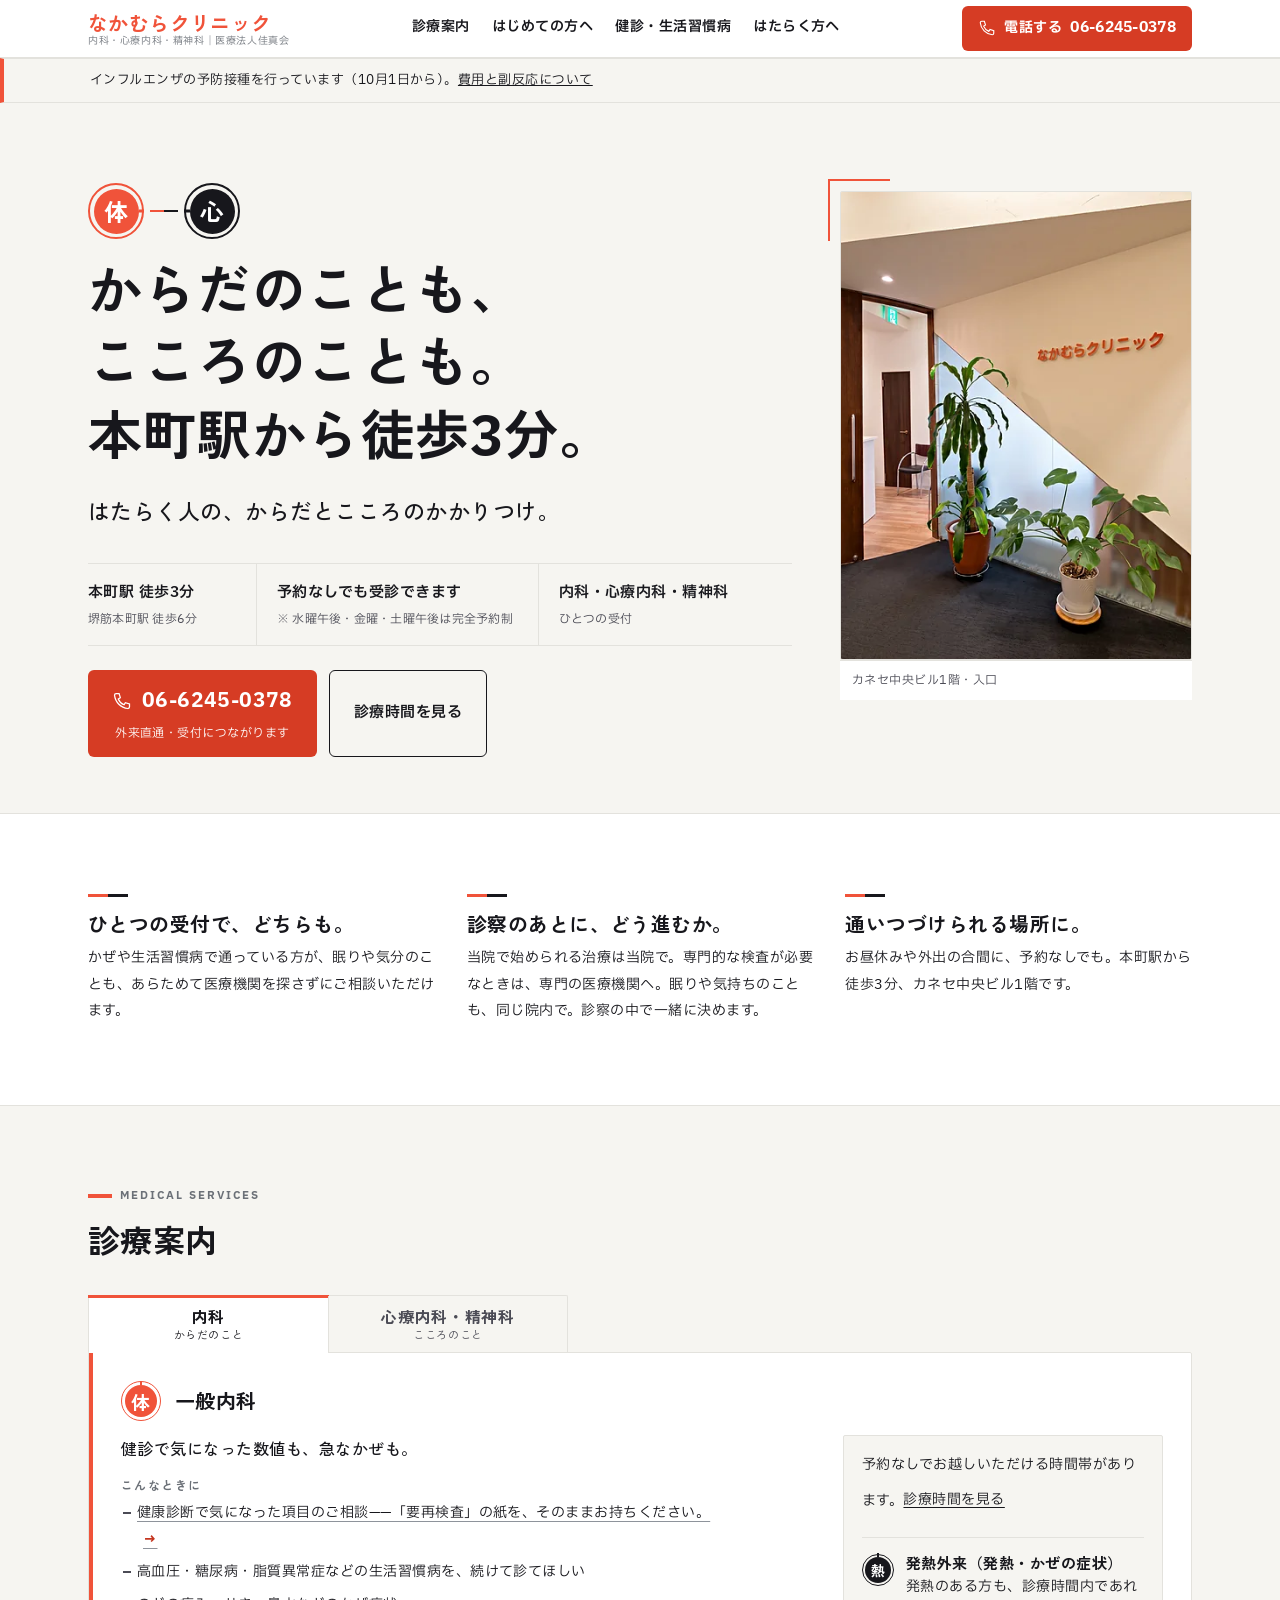
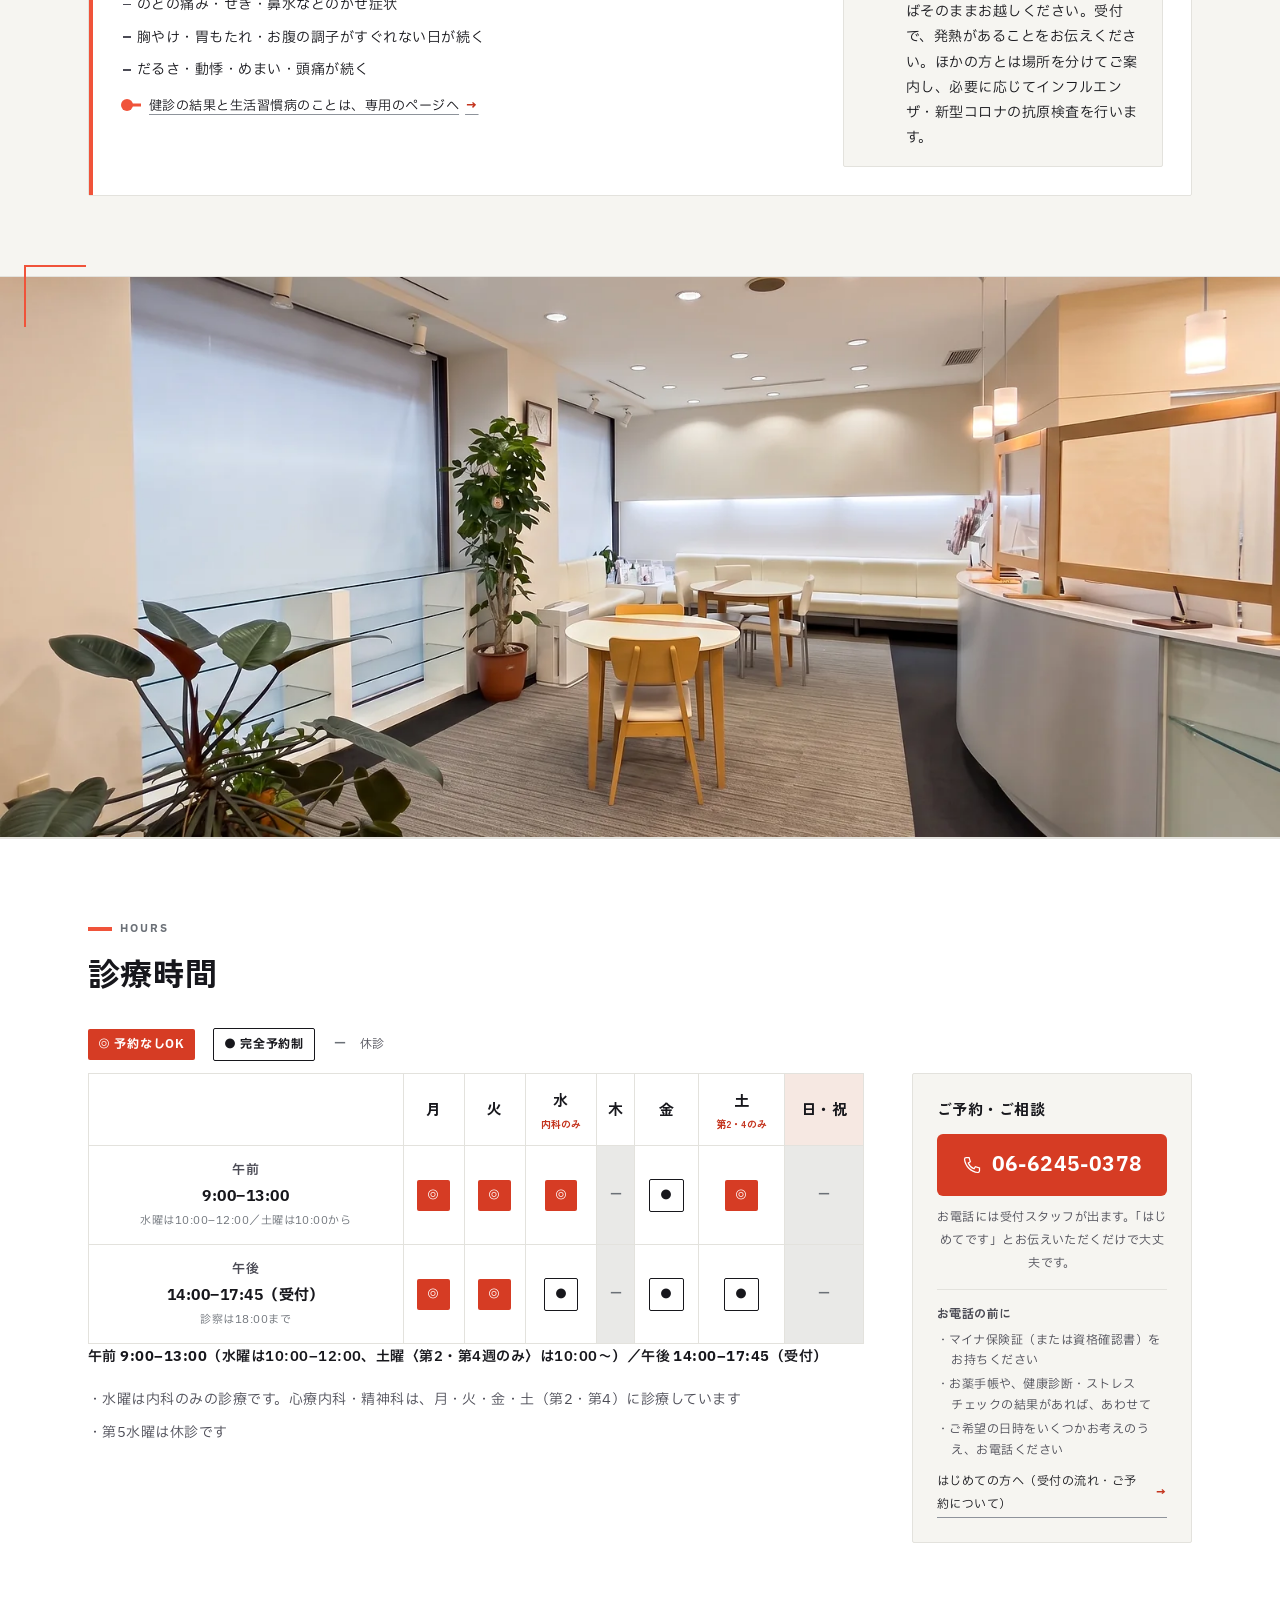
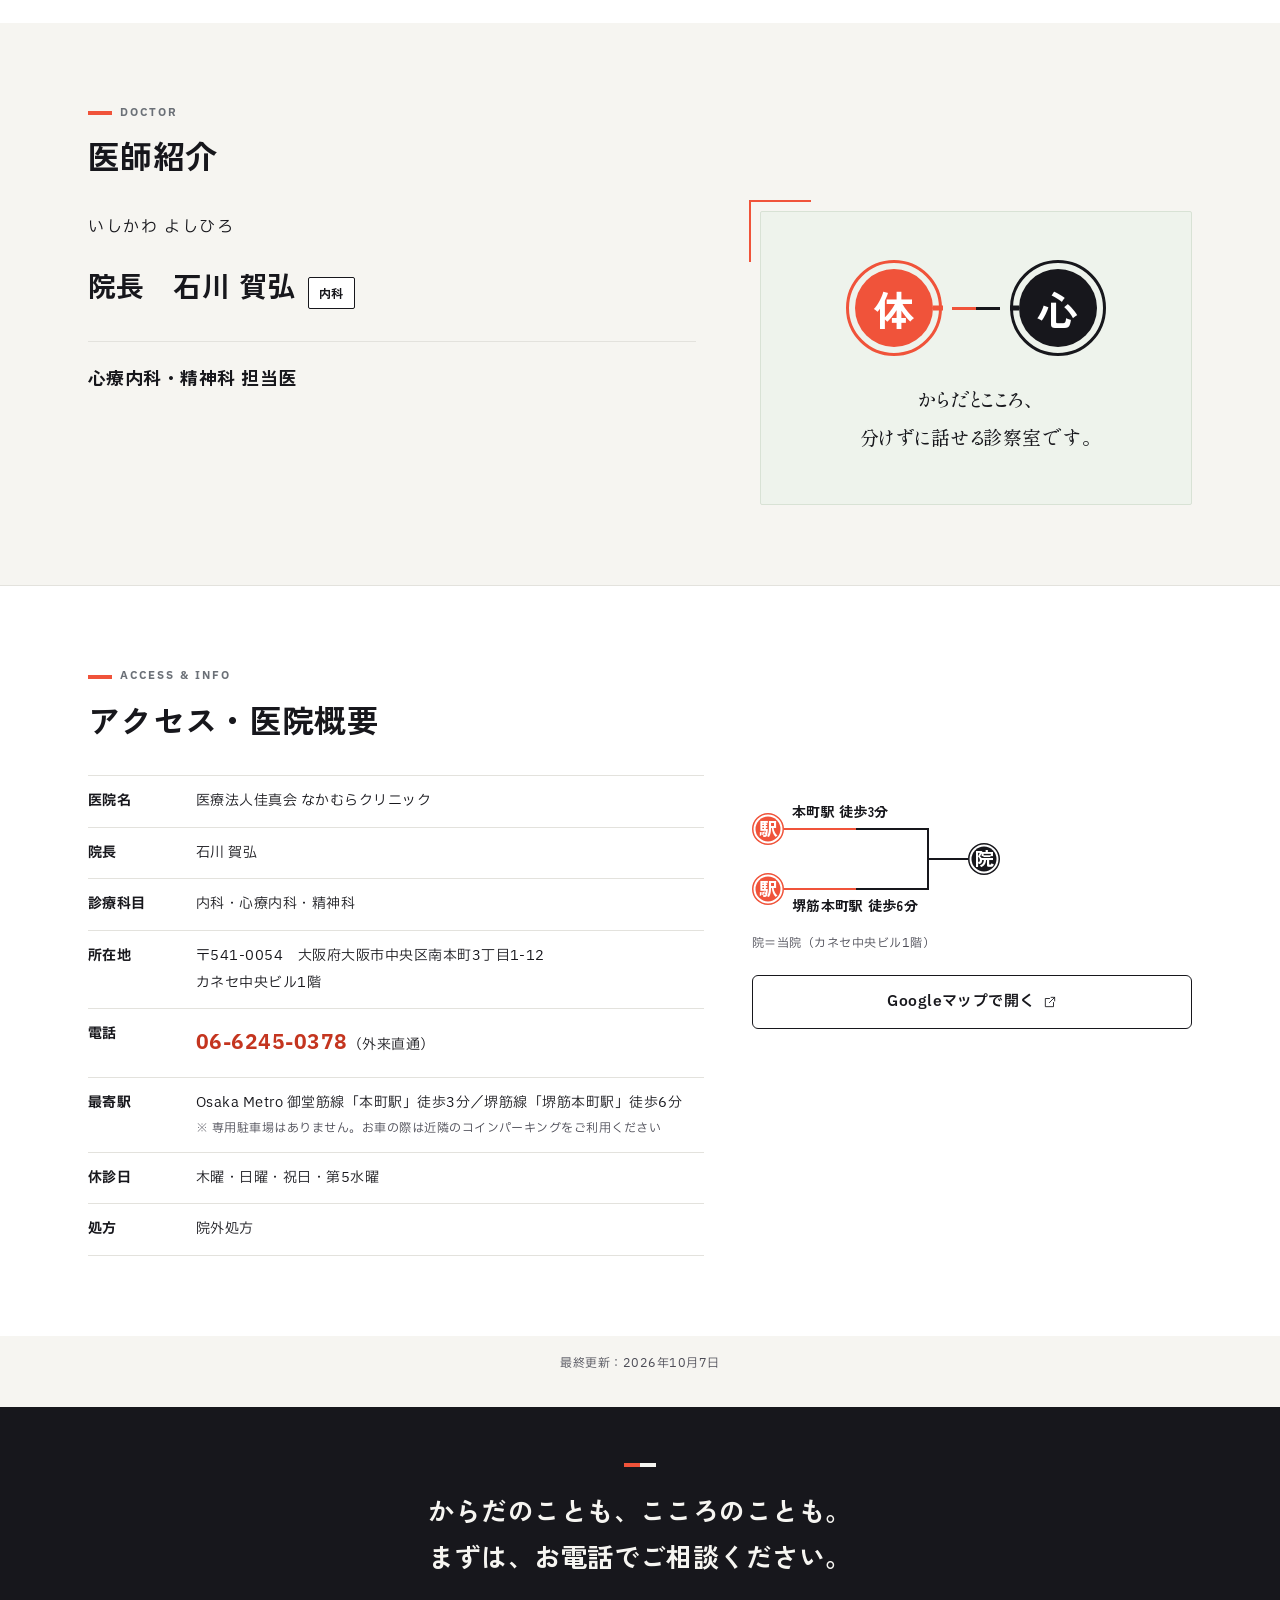
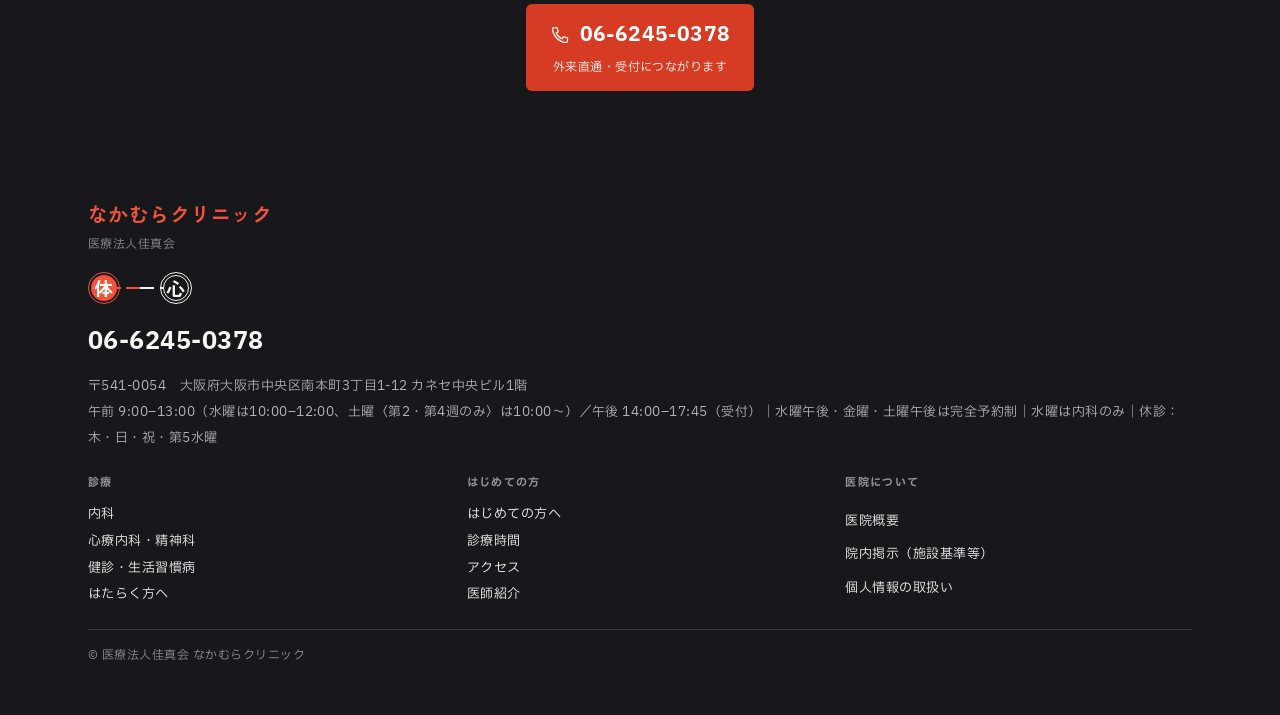
==== commit 38eeb322: "Launch content: settled clerk answers, 院内掲示 set, flu season section; online care and unapproved doct" ====
--- a/index.html
+++ b/index.html
@@ -55,7 +55,8 @@
       "geo": { "@type": "GeoCoordinates", "latitude": 34.6820, "longitude": 135.4985 },
       "hasMap": "https://www.google.com/maps/search/?api=1&query=%E5%A4%A7%E9%98%AA%E5%BA%9C%E5%A4%A7%E9%98%AA%E5%B8%82%E4%B8%AD%E5%A4%AE%E5%8C%BA%E5%8D%97%E6%9C%AC%E7%94%BA3%E4%B8%81%E7%9B%AE1-12%20%E3%82%AB%E3%83%8D%E3%82%BB%E4%B8%AD%E5%A4%AE%E3%83%93%E3%83%AB",
       "openingHoursSpecification": [
-        { "@type": "OpeningHoursSpecification", "dayOfWeek": ["Monday","Tuesday","Wednesday","Friday"], "opens": "09:00", "closes": "13:00" },
+        { "@type": "OpeningHoursSpecification", "dayOfWeek": ["Monday","Tuesday","Friday"], "opens": "09:00", "closes": "13:00" },
+        { "@type": "OpeningHoursSpecification", "dayOfWeek": "Wednesday", "opens": "10:00", "closes": "12:00" },
         { "@type": "OpeningHoursSpecification", "dayOfWeek": ["Monday","Tuesday","Wednesday","Friday"], "opens": "14:00", "closes": "17:45" },
         { "@type": "OpeningHoursSpecification", "dayOfWeek": "Saturday", "opens": "10:00", "closes": "13:00" },
         { "@type": "OpeningHoursSpecification", "dayOfWeek": "Saturday", "opens": "14:00", "closes": "17:45" }
@@ -80,7 +81,7 @@
       "@id": "https://nakamura.n-clinics.jp/#webpage",
       "name": "本町駅3分の内科・心療内科・精神科｜なかむらクリニック",
       "inLanguage": "ja",
-      "lastReviewed": "2026-09-09",
+      "lastReviewed": "2026-10-07",
       "mainEntityOfPage": "https://nakamura.n-clinics.jp/",
       "about": { "@id": "https://nakamura.n-clinics.jp/#clinic" },
       "isPartOf": { "@type": "WebSite", "url": "https://nakamura.n-clinics.jp/" },
@@ -107,11 +108,15 @@
       <span class="name">なかむらクリニック</span>
       <span class="sub">内科・心療内科・精神科｜医療法人佳真会</span>
     </a>
-    <nav class="main" aria-label="メインメニュー">
+    <a class="hdr-menu" href="#site-index"><span class="mn-o">メニュー</span><span class="mn-c">閉じる</span></a>
+    <nav class="main" id="gnav" aria-label="メインメニュー">
       <a href="#care">診療案内</a>
       <a href="/hajimete.html">はじめての方へ</a>
       <a href="/seikatsushukanbyo.html">健診・生活習慣病</a>
       <a href="/hataraku.html">はたらく方へ</a>
+      <a class="gnav-u" href="#hours">診療時間</a>
+      <a class="gnav-u" href="#docs">医師紹介</a>
+      <a class="gnav-u" href="#access">アクセス</a>
     </nav>
     <a class="hdr-call" href="tel:0662450378">
       <svg viewBox="0 0 24 24" fill="none" stroke-width="1.5" stroke-linecap="square" stroke-linejoin="miter" aria-hidden="true"><path d="M5 3h3.5l1.5 5-2.5 1.5a12.5 12.5 0 0 0 7 7L16 14l5 1.5V19a2 2 0 0 1-2 2A18 18 0 0 1 3 5a2 2 0 0 1 2-2Z"/></svg>
@@ -122,9 +127,6 @@
 
 <main id="top" tabindex="-1">
 
-  <nav class="mnav" aria-label="ページ内リンク">
-    <a href="#care">診療案内</a><a href="#hours">診療時間</a><a href="#docs">医師紹介</a><a href="#access">アクセス</a>
-  </nav>
 
   <!-- お知らせ帯（季節のご案内・臨時休診）。文言は1行、理由の説明は書かない。
        変更・削除は全ページ同時に行う（1ページだけ変えない）。
@@ -133,7 +135,7 @@
        満たせず、「費用はお電話で」では代えられない（問い合わせ先の記載は別要件）。
        /shisetsu-kijun.html#hoken-gai に金額と主な副反応を掲載できたときに限り、
        診療名を出した文言に戻してよい。「在庫」など小売の語は使わない。 -->
-  <div class="notice"><div class="wrap">インフルエンザワクチンのご案内は、お電話でご確認ください。</div></div>
+  <div class="notice"><div class="wrap">インフルエンザの予防接種を行っています（10月1日から）。<a href="/hajimete.html#yobou">費用と副反応について</a></div></div>
 
   <!-- 1. HERO — station board -->
   <section class="hero">
@@ -145,7 +147,7 @@
           <span class="roundel r-shin">心</span>
         </div>
         <h1>からだのことも、<span class="nowrap">こころのこと</span>も。<br><span class="nowrap">本町駅</span>から<span class="nowrap"><span class="num">徒歩3分</span>。</span></h1>
-        <p class="tagline">はたらく人の、からだとこころのかかりつけ。</p>
+        <p class="tagline">はたらく人の、<span class="nowrap">からだとこころの</span><wbr><span class="nowrap">かかりつけ。</span></p>
         <div class="fact-strip">
           <!-- 徒歩分数は【この帯】【#access の案内図 .access-map】【医院概要の最寄駅行】の3か所が同じ値を持つ。
                変えるときは同じコミットで3か所とも直す。堺筋本町駅 徒歩6分 は第三者掲載値 [CONFIRM C13]。 -->
@@ -222,7 +224,7 @@
             <div class="care-head"><span class="care-glyph" aria-hidden="true">体</span><h3>一般内科</h3></div>
             <div class="lane-body">
               <div class="lane-main">
-                <p class="lane-promise">健診で気になった数値も、急なかぜも。</p>
+                <p class="lane-promise"><span class="nowrap">健診で気になった数値も、</span><wbr><span class="nowrap">急なかぜも。</span></p>
                 <h4 class="lane-h">こんなときに</h4>
                 <ul>
                   <li><a class="lane-more" href="/seikatsushukanbyo.html#kenshin">健康診断で気になった項目のご相談——「要再検査」の紙を、そのままお持ちください。<span aria-hidden="true">→</span></a></li>
@@ -239,7 +241,7 @@
                 <!-- 発熱外来 = 内科 triage row. Walk-in during hours (clinic decision 2026-09-09): filled ink 熱. Never shown in the 心 lane. id kept: scroll-margin rules point at #hatsunetsu. -->
                 <div class="care-sub c-netsu" id="hatsunetsu">
                   <span class="care-glyph" aria-hidden="true">熱</span>
-                  <div><h4>発熱外来（発熱・かぜの症状）</h4><p>発熱のある方も、診療時間内であればそのままお越しください。受付でその旨をお伝えください。</p></div>
+                  <div><h4>発熱外来（発熱・かぜの症状）</h4><p>発熱のある方も、診療時間内であればそのままお越しください。受付で、発熱があることをお伝えください。ほかの方とは場所を分けてご案内し、必要に応じてインフルエンザ・新型コロナの抗原検査を行います。</p></div>
                 </div>
               </aside>
             </div>
@@ -272,11 +274,7 @@
         </div>
       </div>
 
-      <!-- オンライン診療 — a small framed block (client: keep it small but clear). The explanation lives once, on /hajimete.html#online; this only points there. Never a badge or a hero item. -->
-      <div class="care-online">
-        <h4>オンライン診療</h4>
-        <p>スマートフォンやパソコンでの診察にも対応しています。対象となる診療やご予約は、お電話でご確認ください。<a href="/hajimete.html#online">くわしくは、はじめての方へ<span aria-hidden="true">→</span></a></p>
-      </div>
+      <!-- オンライン診療の案内ブロックは 2026-10-07 にいったん外した（予約システム稼働まで。原文は docs-internal/backlog/online-section.html）。 -->
     </div>
   </section>
 
@@ -308,14 +306,14 @@
               <thead>
                 <tr>
                   <th></th>
-                  <th scope="col" data-day="1">月</th><th scope="col" data-day="2">火</th><th scope="col" data-day="3">水</th>
+                  <th scope="col" data-day="1">月</th><th scope="col" data-day="2">火</th><th scope="col" data-day="3">水<sup>内科のみ</sup></th>
                   <th scope="col" data-day="4">木</th><th scope="col" data-day="5">金</th>
                   <th scope="col" data-day="6">土<sup>第2・4のみ</sup></th><th scope="col" data-day="0">日・祝</th>
                 </tr>
               </thead>
               <tbody>
                 <tr>
-                  <td class="slot">午前<b>9:00–13:00</b><span class="slot-note">土曜は10:00から</span></td>
+                  <td class="slot">午前<b>9:00–13:00</b><span class="slot-note">水曜は10:00–12:00／土曜は10:00から</span></td>
                   <td data-day="1"><span class="chip chip-open">◎<span class="vh">予約なしOK</span></span></td>
                   <td data-day="2"><span class="chip chip-open">◎<span class="vh">予約なしOK</span></span></td>
                   <td data-day="3"><span class="chip chip-open">◎<span class="vh">予約なしOK</span></span></td>
@@ -337,18 +335,19 @@
               </tbody>
             </table>
           </div>
-          <p class="hours-times">午前 <span class="num">9:00–13:00</span>（土曜〈第2・第4週のみ〉は10:00〜）／午後 <span class="num">14:00–17:45</span>（受付）</p>
+          <p class="hours-times">午前 <span class="num">9:00–13:00</span>（水曜は10:00–12:00、土曜〈第2・第4週のみ〉は10:00〜）／午後 <span class="num">14:00–17:45</span>（受付）</p>
           <div class="hours-list" id="hoursList">
             <div class="day-row" data-day="1"><span class="day-glyph">月</span><span class="states">午前 <span class="chip chip-open">◎<span class="vh">予約なしOK</span></span>　午後 <span class="chip chip-open">◎<span class="vh">予約なしOK</span></span></span></div>
             <div class="day-row" data-day="2"><span class="day-glyph">火</span><span class="states">午前 <span class="chip chip-open">◎<span class="vh">予約なしOK</span></span>　午後 <span class="chip chip-open">◎<span class="vh">予約なしOK</span></span></span></div>
-            <div class="day-row" data-day="3"><span class="day-glyph">水</span><span class="states">午前 <span class="chip chip-open">◎<span class="vh">予約なしOK</span></span>　午後 <span class="chip chip-appt">●<span class="vh">完全予約制</span></span></span></div>
+            <div class="day-row" data-day="3"><span class="day-glyph">水</span><span class="states">午前 <span class="chip chip-open">◎<span class="vh">予約なしOK</span></span>　午後 <span class="chip chip-appt">●<span class="vh">完全予約制</span></span><span class="sub">内科のみ／午前は10:00–12:00／第5水曜は休診</span></span></div>
             <div class="day-row" data-day="4"><span class="day-glyph">木</span><span class="states"><span class="off-dash">−<span class="vh">休診</span></span> 休診</span></div>
             <div class="day-row" data-day="5"><span class="day-glyph">金</span><span class="states">午前 <span class="chip chip-appt">●<span class="vh">完全予約制</span></span>　午後 <span class="chip chip-appt">●<span class="vh">完全予約制</span></span></span></div>
             <div class="day-row" data-day="6"><span class="day-glyph">土</span><span class="states">午前 <span class="chip chip-open">◎<span class="vh">予約なしOK</span></span>　午後 <span class="chip chip-appt">●<span class="vh">完全予約制</span></span><span class="sub">第2・第4週のみ／午前は10:00から</span></span></div>
             <div class="day-row" data-day="0"><span class="day-glyph">日</span><span class="states"><span class="off-dash">−<span class="vh">休診</span></span> 休診（祝日も休診）</span></div>
           </div>
           <ul class="hours-notes">
-            <li>精神科は担当医の診療日にご案内します。日程はお電話でご確認ください</li>
+            <li>水曜は内科のみの診療です。心療内科・精神科は、<span class="nowrap">月・火・金・土（第2・第4）に</span><span class="nowrap">診療しています</span></li>
+            <li>第5水曜は休診です</li>
           </ul>
         </div>
         <div class="call-card">
@@ -386,13 +385,15 @@
       <div class="doc-body">
         <p class="doc-ruby">いしかわ よしひろ</p>
         <h3 class="doc-name-h"><span class="doc-name">院長　石川 賀弘</span><span class="doc-chip">内科</span></h3>
-        <p class="pull-line">からだとこころ、分けずに話せる診察室です。</p>
-        <!-- [CONFIRM D9] 医師本人の承認待ちの草案 -->
+        <p class="pull-line">からだとこころ、<span class="nowrap">分けずに話せる</span>診察室です。</p>
+        <!-- [CONFIRM D9] 医師本人の承認待ちの草案。承認まで非公開（2026-10-07 公開時に外した）。承認されたらコメントを外す。
         <p>お待たせする時間は、できるだけ短く。診察の時間は、急がせない。</p>
         <p>数値のことも、眠りや気持ちのことも、分けずにお話しください。どこから診ていくかは、診察室で一緒に整理します。</p>
+        -->
         <div class="doc-sub"><span class="n">心療内科・精神科 担当医</span></div>
-        <!-- [CONFIRM D9] 医師本人の承認待ちの草案 -->
+        <!-- [CONFIRM D9] 医師本人の承認待ちの草案。承認まで非公開（2026-10-07）。
         <p class="doc-sub-line">心療内科・精神科の診察は、担当医がお話をうかがうところから始まります。話す順番も、うまくまとまっているかも、気にしなくて大丈夫です。会社にお伝えすることがあれば、その内容はご本人と一緒に決めます。</p>
+        -->
       </div>
       <aside class="doc-panel" aria-hidden="true">
         <!-- 院長ポートレートのスロット。写真が届いたら <picture> をここに置き、.doc-panel-quote を 『院長　石川 賀弘』 のキャプションに差し替え、styles.css:384 の .doc-body .pull-line{display:none} を削除すること。 -->
@@ -412,14 +413,14 @@
       </div>
       <div class="access-grid">
         <dl class="spec-list">
-          <div class="spec-row"><dt>医院名</dt><dd>医療法人佳真会 なかむらクリニック</dd></div>
+          <div class="spec-row"><dt>医院名</dt><dd>医療法人佳真会 <span class="nowrap">なかむらクリニック</span></dd></div>
           <div class="spec-row"><dt>院長</dt><dd>石川 賀弘</dd></div>
           <div class="spec-row"><dt>診療科目</dt><dd>内科・心療内科・精神科</dd></div>
           <div class="spec-row"><dt>所在地</dt><dd>〒541-0054　大阪府大阪市中央区南本町3丁目1-12<br>カネセ中央ビル1階</dd></div>
           <div class="spec-row"><dt>電話</dt><dd><a class="tel-big" href="tel:0662450378">06-6245-0378</a>（外来直通）</dd></div>
           <!-- 徒歩分数はこの行とアクセス図とヒーローの事実ストリップの3か所にある。変えるときは同じコミットで3か所とも。路線名は「その駅で使う線」だけ（全線の一覧は C13-b の返答後）。出口番号は C13-c の返答まで書かない。 -->
           <div class="spec-row"><dt>最寄駅</dt><dd>Osaka Metro 御堂筋線「本町駅」徒歩3分／堺筋線「堺筋本町駅」徒歩6分<small>※ 専用駐車場はありません。お車の際は近隣のコインパーキングをご利用ください</small></dd></div>
-          <div class="spec-row"><dt>休診日</dt><dd>木曜・日曜・祝日</dd></div>
+          <div class="spec-row"><dt>休診日</dt><dd>木曜・日曜・祝日・第5水曜</dd></div>
           <div class="spec-row"><dt>処方</dt><dd>院外処方</dd></div>
         </dl>
         <div class="access-side">
@@ -468,12 +469,12 @@
     </div>
   </section>
 
-  <p class="pg-updated wrap">最終更新：2026年9月9日</p>
+  <p class="pg-updated wrap">最終更新：2026年10月7日</p>
 
   <!-- 9.5 closing conversion band -->
   <section class="close-cta" data-reveal-mark>
     <div class="wrap">
-      <p class="close-line">からだのことも、こころのことも。<br>まずは、お電話でご相談ください。</p>
+      <p class="close-line">からだのことも、こころのことも。<br>まずは、お電話で<span class="nowrap">ご相談ください。</span></p>
       <a class="btn-call" href="tel:0662450378">
         <span class="row">
           <svg viewBox="0 0 24 24" fill="none" stroke-width="1.5" stroke-linecap="square" stroke-linejoin="miter" aria-hidden="true"><path d="M5 3h3.5l1.5 5-2.5 1.5a12.5 12.5 0 0 0 7 7L16 14l5 1.5V19a2 2 0 0 1-2 2A18 18 0 0 1 3 5a2 2 0 0 1 2-2Z"/></svg>
@@ -496,8 +497,8 @@
       <span class="roundel r-shin">心</span>
     </div>
     <a class="foot-tel" href="tel:0662450378">06-6245-0378</a>
-    <p class="foot-meta">〒541-0054　大阪府大阪市中央区南本町3丁目1-12 カネセ中央ビル1階<br>午前 9:00–13:00（土曜〈第2・第4週のみ〉は10:00〜）／午後 14:00–17:45（受付）｜水曜午後・金曜・土曜午後は完全予約制｜休診：木・日・祝</p>
-    <nav class="foot-groups" aria-label="サイト内リンク">
+    <p class="foot-meta">〒541-0054　大阪府大阪市中央区南本町3丁目1-12 カネセ中央ビル1階<br>午前 9:00–13:00（水曜は10:00–12:00、土曜〈第2・第4週のみ〉は10:00〜）／午後 14:00–17:45（受付）｜水曜午後・金曜・土曜午後は完全予約制｜水曜は内科のみ｜休診：木・日・祝・第5水曜</p>
+    <nav class="foot-groups" id="site-index" aria-label="サイト内リンク">
       <div class="fg"><p class="fg-t">診療</p><a href="#naika">内科</a><a href="#seishinka">心療内科・精神科</a><a href="/seikatsushukanbyo.html">健診・生活習慣病</a><a href="/hataraku.html">はたらく方へ</a></div>
       <div class="fg"><p class="fg-t">はじめての方</p><a href="/hajimete.html">はじめての方へ</a><a href="#hours">診療時間</a><a href="#access">アクセス</a><a href="#docs">医師紹介</a></div>
       <div class="fg"><p class="fg-t">医院について</p><a href="#access">医院概要</a><a href="/shisetsu-kijun.html">院内掲示（施設基準等）</a><a href="/privacy.html">個人情報の取扱い</a></div>
--- a/styles.css
+++ b/styles.css
@@ -364,9 +364,10 @@
 @media (max-width:767px){footer{padding-bottom:110px}}
 
 /* ---------- sticky mobile bar ---------- */
-.mbar{position:fixed;left:0;right:0;bottom:0;z-index:110;background:var(--card);border-top:1px solid var(--line);box-shadow:0 -4px 16px rgba(23,23,28,.10);padding:8px;padding-bottom:calc(8px + env(safe-area-inset-bottom));display:none;grid-template-columns:1fr 1.7fr;gap:8px;transform:translateY(110%);transition:transform .2s}
-.mbar.show{transform:translateY(0)}
-.mbar .m-map{display:flex;align-items:center;justify-content:center;border:1.5px solid var(--ink);border-radius:var(--radius-cta);text-decoration:none;color:var(--ink);min-height:48px;font-family:var(--font-display);font-weight:700;font-size:14px}
+.mbar{position:fixed;left:0;right:0;bottom:0;z-index:110;background:var(--card);border-top:1px solid var(--line);box-shadow:0 -4px 16px rgba(23,23,28,.10);padding:8px;padding-bottom:calc(8px + env(safe-area-inset-bottom));display:none;grid-template-columns:1fr 1.7fr;gap:8px;transition:transform .2s}
+.js .mbar{transform:translateY(110%)}   /* hidden state exists only when JS runs: with JS off the bar is always up */
+.js .mbar.show{transform:translateY(0)}
+.mbar .m-map{display:flex;align-items:center;justify-content:center;border:1.5px solid var(--ink);border-radius:var(--radius-cta);text-decoration:none;color:var(--ink);min-height:48px;font-family:var(--font-display);font-weight:700;font-size:15px}
 .mbar .m-map .mrow{display:flex;align-items:center;gap:6px}
 .mbar .m-map svg{width:16px;height:16px;stroke:currentColor}
 .mbar .m-call{display:flex;align-items:center;justify-content:center;gap:8px;background:var(--vermilion-action);border-radius:var(--radius-cta);text-decoration:none;color:#fff;min-height:48px;font-weight:700;font-size:15px}
@@ -374,7 +375,7 @@
 .mbar .m-call svg{width:18px;height:18px;stroke:#fff}
 .mbar .m-call .tel{font-feature-settings:'tnum';font-size:15px}
 @media (max-width:767px){.mbar{display:grid}}
-@media (max-width:360px){.mbar .m-call{flex-direction:column;gap:0}.mbar .m-call .tel{font-size:13px}}
+@media (max-width:359px){.mbar .m-call>span:not(.tel){display:none}}   /* <360: icon + 06-6245-0378 on one 48px row; the bar never grows */
 
 /* ---------- MOTION — what may move, and what must never ----------
    TABOO, do not animate:
@@ -429,18 +430,36 @@
 .cap-d{display:none}
 @media (min-width:768px){.cap-m{display:none}.cap-d{display:inline}}
 
-/* ---------- mobile capture repair (item 2) ---------- */
-.mnav{display:none}
+/* ---------- phones (<768px) — mobile pass 2026-09-25 (docs-internal/mobile-review/spec.md) ----------
+   CHROME: header = brand + 「メニュー」 (.hdr-call is >=768px only); the .mbar is the only chrome phone.
+   .mnav is DELETED (2026-09-25) — its anchors live in the menu sheet, channel pages keep .pg-acts.
+   TARGET SCALE: 44 control / text link · 48 bar button / list row · 56 content button / disclosure row.
+   The menu sheet has no transition: it is there or not (MOTION — only [data-reveal] moves). */
+.hdr-menu{display:none}
+nav.main .gnav-u{display:none}   /* sheet-only rows; the >=768px bar keeps exactly four items */
 @media (max-width:767px){
-  .mnav{display:flex;background:var(--card);border-bottom:1px solid var(--line)}
-  .mnav a{flex:1;display:flex;align-items:center;justify-content:center;min-height:44px;padding:10px 2px;font-size:var(--t-cap);font-weight:600;letter-spacing:0;line-height:1.35;text-align:center;color:var(--ink);text-decoration:none;border-right:1px solid var(--line)}
-  .mnav a:last-child{border-right:none}
+  /* header + phone menu. 57 = header height below 768px (.bar 56 + 1px border). */
+  .brand .name{white-space:nowrap}
+  .hdr-call{display:none}
+  .hdr-menu{display:inline-flex;align-items:center;justify-content:center;min-width:88px;min-height:44px;padding:0 12px;border:1.5px solid var(--ink);border-radius:var(--radius-cta);background:var(--card);color:var(--ink);text-decoration:none;font-family:var(--font-display);font-weight:700;font-size:15px;line-height:1;letter-spacing:0}
+  .hdr-menu .mn-c{display:none}
+  html.menu-open .hdr-menu{background:var(--ink);color:var(--paper)}
+  html.menu-open .hdr-menu .mn-o{display:none}
+  html.menu-open .hdr-menu .mn-c{display:inline}
+  html.menu-open,html.menu-open body{overflow:hidden}
+  html.menu-open nav.main{display:block;position:fixed;top:57px;left:0;right:0;bottom:0;z-index:1;background:var(--card);padding:8px 24px calc(88px + env(safe-area-inset-bottom));overflow-y:auto;overscroll-behavior:contain;white-space:normal}   /* no border-top: the header's 1px bottom rule is the sheet's top edge */
+  html.menu-open nav.main a{display:flex;align-items:center;justify-content:space-between;gap:12px;min-height:48px;padding:0;border-bottom:1px solid var(--line);font-family:var(--font-display);font-size:var(--t-body);font-weight:700;line-height:1.4;color:var(--ink)}
+  html.menu-open nav.main a:hover,html.menu-open nav.main a[aria-current="page"]{border-bottom-color:var(--line)}
+  html.menu-open nav.main a::after{content:"→";content:"→" / "";position:static;color:var(--vermilion-text)}   /* replaces the 44px pad; the alt-text form keeps the arrow out of the link name */
+  html.menu-open nav.main a[aria-current="page"]::before{content:"";position:absolute;left:-24px;top:0;bottom:0;width:4px;background:var(--vermilion)}   /* you-are-here rail on the screen edge, the .notice grammar */
+  html.menu-open nav.main a:not(.gnav-u)+.gnav-u{margin-top:24px;border-top:1px solid var(--ink)}
+  html.menu-open .mbar{transform:none}   /* the call stays in the thumb zone while the sheet is open */
+  /* hero (order and spacing unchanged) */
   .hero-grid > div:first-child{display:flex;flex-direction:column}
   .roundels{order:1}
   .hero h1{order:2}
   .hero .tagline{order:3}
   .hero-cta{order:4;margin-top:20px;gap:10px}
-  .hero-cta .btn-ghost{min-height:56px;padding-inline:20px}
   .fact-strip{order:5;margin-top:24px}
   section{padding-block:48px}
   .hero{padding-top:40px;padding-bottom:48px}
@@ -448,11 +467,28 @@
   .sec-head{margin-bottom:24px}
   section[id],#hatsunetsu{scroll-margin-top:64px}
   .hours-list .chip{font-size:13px;padding:4px 11px}
+  /* buttons — one shape per role (56) */
+  .btn-call{width:100%;min-height:56px;padding:6px 20px;line-height:1.2}
+  .btn-ghost{min-height:56px;padding:0 20px;font-family:var(--font-display);font-weight:700;font-size:15px}
+  /* a record, not a call: digits the size of the words around them */
+  .spec-row .tel-big{font-size:var(--t-sub)}
+  .spec-row{grid-template-columns:80px 1fr;align-items:baseline}   /* 「診療科目」 is 58px; the value column gains 16px; the 「電話」 label sits on the number's line */
+  /* marks: corner keylines one size on phones; list dashes on whole pixels */
+  .hero-photo::before,.band::before{width:40px;height:40px}
+  .care-card li::before{height:2px}
+  /* footer: two columns of real 44px rows (was 25px boxes padded to 45 on a 27px pitch) */
+  .foot-groups{grid-template-columns:1fr 1fr;gap:24px 16px}
+  .fg{gap:0;align-content:start}
+  .fg-t{margin-bottom:4px}
+  .fg a{display:flex;align-items:center;min-height:44px;padding:0;margin:0;line-height:1.5}
+  .notice .wrap{text-wrap:balance}   /* two even lines instead of 「…ご確認く / ださい。」 */
 }
 @media (max-width:400px){
   .hero h1{font-size:30px;letter-spacing:0}
-  .hdr-call{padding:8px 13px}
-  .hdr-call .lbl{display:none}
+  .hero .tagline{letter-spacing:0}   /* 21 chars x 16px = 336 <= 342: one line at 390 */
+}
+@media (max-width:359px){
+  .hero h1{font-size:28px}   /* 272px column: 「本町駅から徒歩3分。」 9.1em x 30 = 273 > 272 -> 4 lines; x 28 = 255 -> 3 lines */
 }
 
 /* ---------- closing conversion band (item 10) ---------- */
@@ -461,6 +497,11 @@
 .close-cta::before{content:"";display:block;width:32px;height:4px;background:linear-gradient(90deg,var(--vermilion) 0 50%,var(--paper) 50% 100%);margin:0 auto 20px}   /* the PAIR on ink (decision D, 2026-09-21) */
 .close-next{margin-top:20px;font-size:var(--t-note);color:rgba(250,250,248,.75)}
 .close-next a{color:var(--paper);text-decoration:underline;text-underline-offset:3px}
+@media (max-width:767px){
+  .close-next a{display:inline-flex;align-items:center;min-height:44px}
+  .close-cta{padding-block:48px}
+  footer{border-top:1px solid rgba(250,250,248,.15)}   /* same rule as .foot-copy; ends the ~120px ink void */
+}
 .hours-sec .call-card .btn-call .cap{display:none}
 
 /* ---------- .pre-call — 「お電話の前に」, inside the home .call-card only ---------- */
@@ -502,6 +543,9 @@
   .care-switch [role="tab"]{padding:8px 6px}
   .care-switch [role="tab"] b{font-size:15px;letter-spacing:0;white-space:nowrap}
 }
+@media (max-width:767px){
+  .care-switch [role="tab"] small{font-size:var(--t-cap)}   /* 11px is kicker-only on the ladder */
+}
 
 /* stage: both lanes stacked in ONE grid cell → stage height never changes on switch */
 .care-stage{display:grid;gap:16px;container:care-stage / inline-size}
@@ -533,6 +577,9 @@
 .care-online p{font-size:var(--t-sub);line-height:1.9;color:var(--ink);max-width:46em}
 .care-online a{text-decoration:underline;text-underline-offset:3px;white-space:nowrap}
 .care-online a span{color:var(--vermilion-text);font-weight:700;margin-left:4px}
+@media (max-width:767px){
+  .care-online a{display:inline-flex;align-items:center;min-height:44px}   /* was a 21px-tall target */
+}
 
 /* ---------- 診療案内 v2 — レーン＝私のこと、サイン＝私たちのこと (spec: docs-internal/care-review/spec.md) ----------
    左列は読者自身の言葉（--measure で右端を定義）。右列は枠のある「行動」パネル：短いのは意図であって欠落ではない——
@@ -551,6 +598,7 @@
 }
 @media (max-width:519px){
   .care-lane{padding:22px 20px 22px 24px}   /* card interior 267 → 307px on 375; lanes only (channel note panels share .care-card) */
+  .lane-act{padding:16px 0 0;background:none;border:0;border-top:1px solid var(--line);border-radius:0}   /* stacked, the frame no longer balances a column; box-in-box-in-box left 152px of text at 320 */
 }
 
 /* ZONE B (.care-dest 行き先サイン) — built 2026-09-21, REMOVED 2026-09-24: destinations 1–2 are table stakes
@@ -756,7 +804,7 @@
   @page{margin:14mm}
   body{display:flex;flex-direction:column;background:#fff;color:#000}
   footer{order:-1;background:#fff;color:#000;border-bottom:1px solid #000;padding:12px 0 16px}
-  header,.mnav,.notice,.mbar,.close-cta,.skip,.foot-groups,.foot-copy,.pg-acts,.care-switch,.map-btn,.hm-links,.care-note{display:none!important}
+  header,.notice,.mbar,.close-cta,.skip,.foot-groups,.foot-copy,.pg-acts,.care-switch,.map-btn,.hm-links,.care-note{display:none!important}
   .wrap{max-width:none;padding-inline:0}
   section,.pg-sec{padding-block:14px}
   a{color:#000;text-decoration:none}
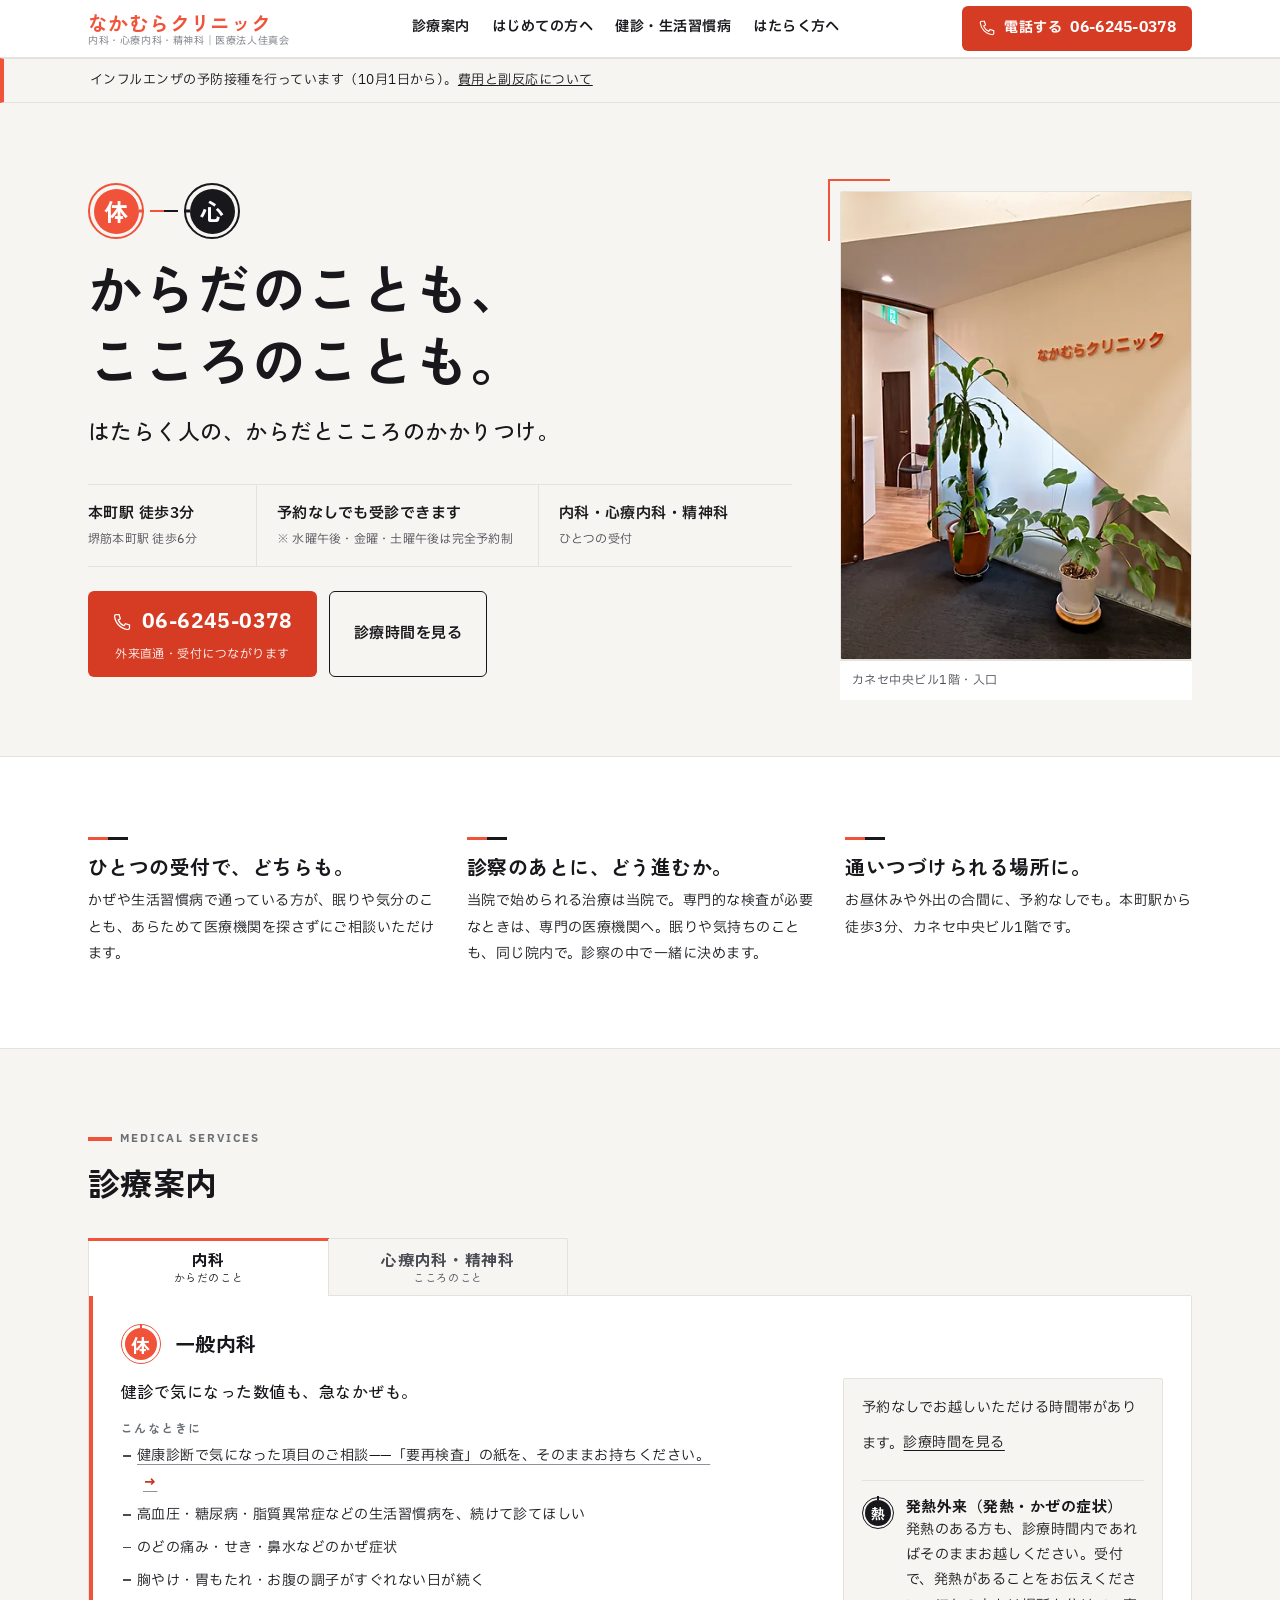
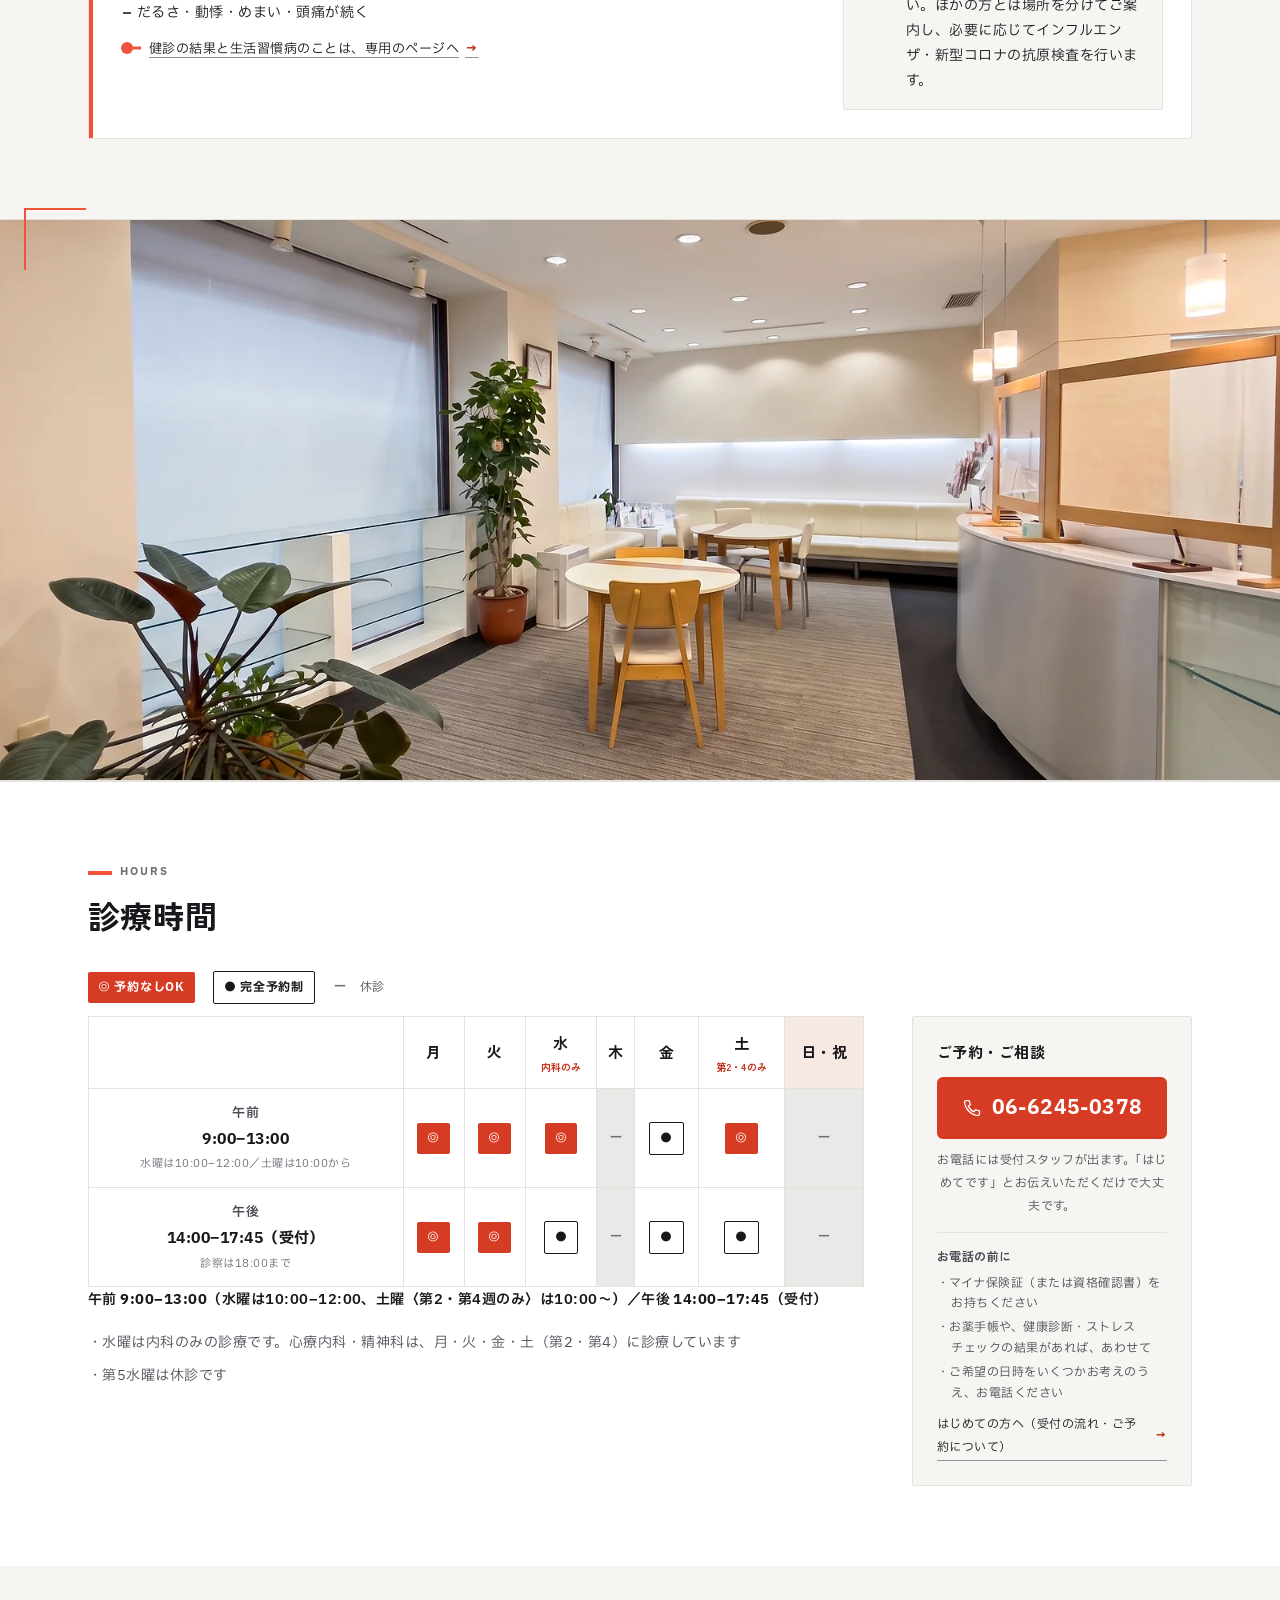
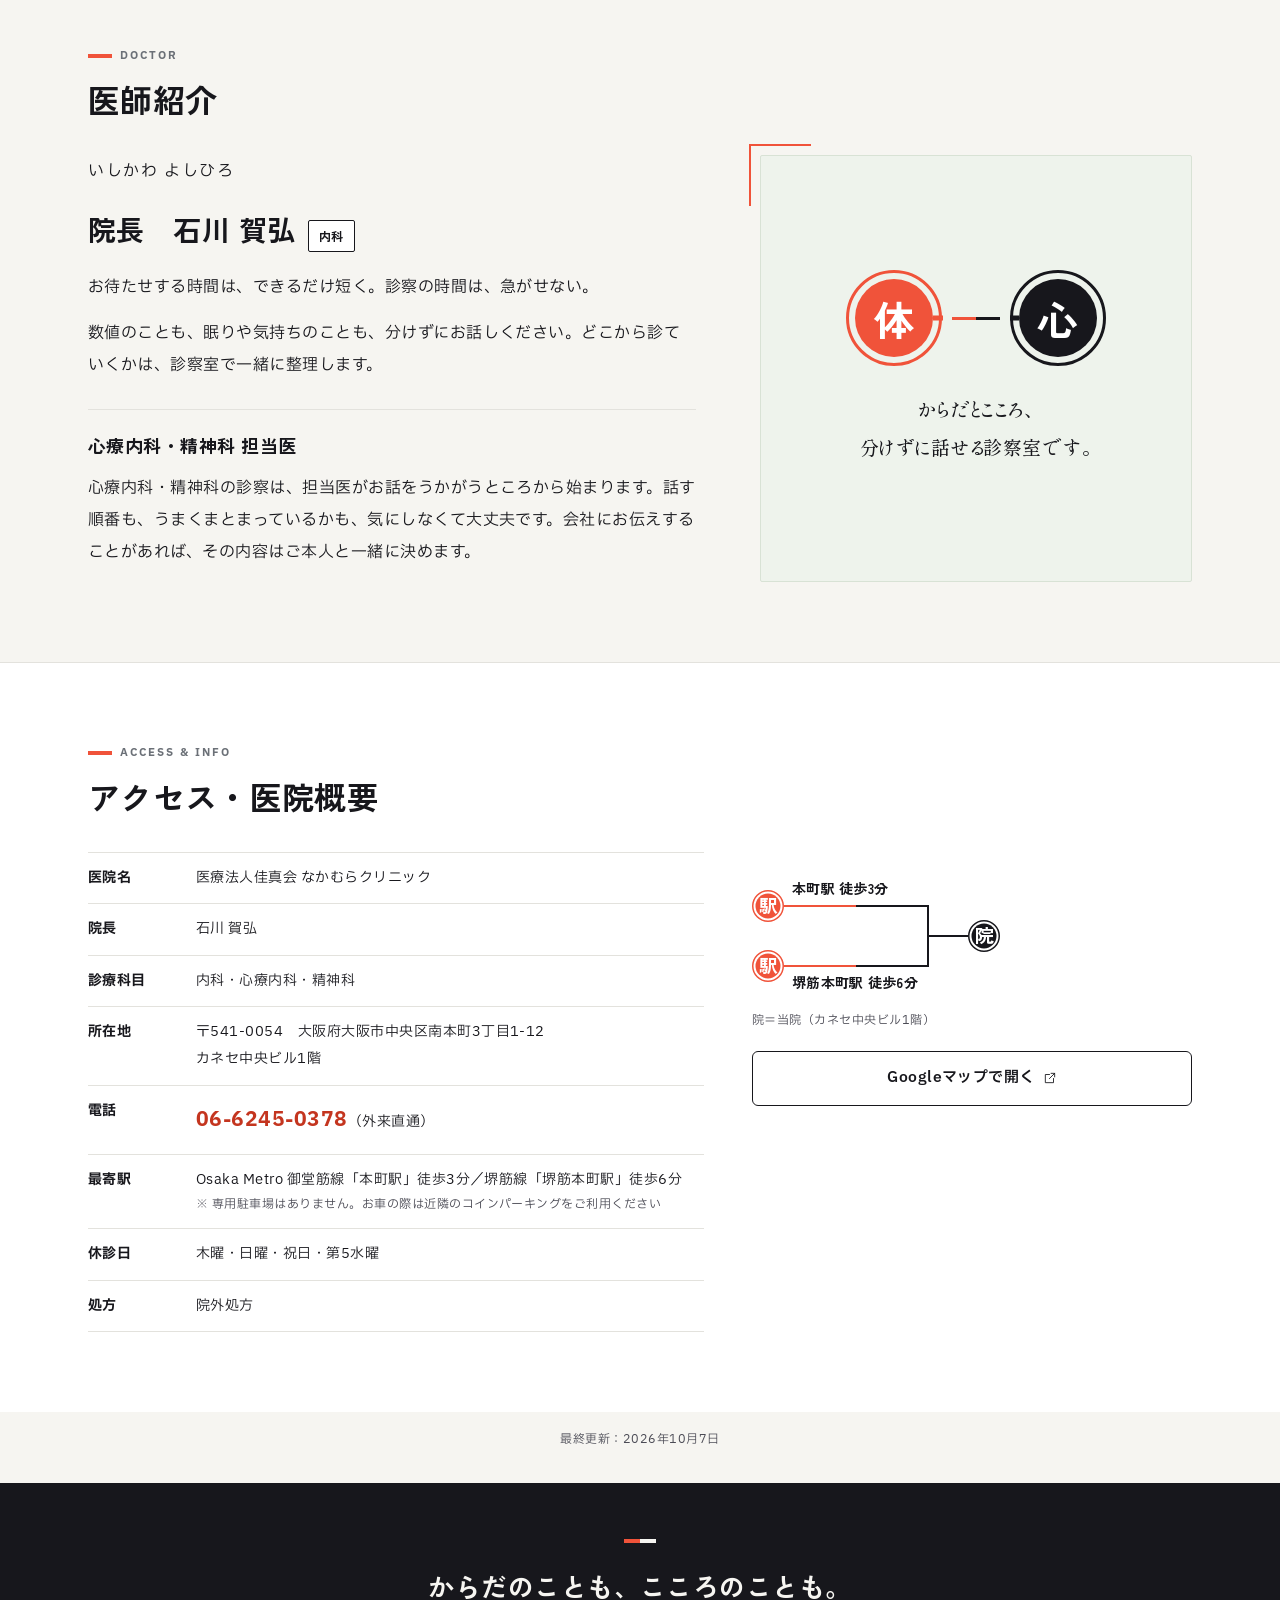
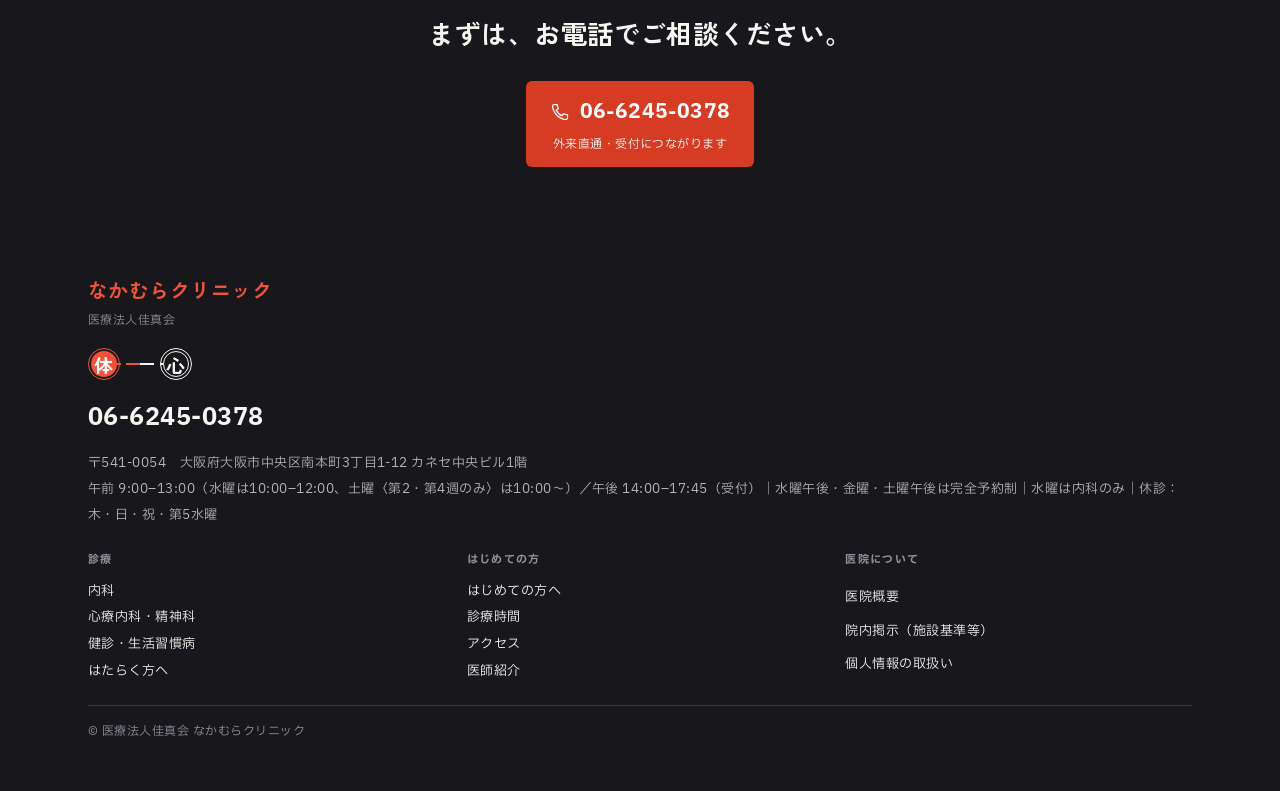
==== commit a2c7a597: "Hero headline is the message only; doctor messages back on the page Keeyo 2026-10-07: 「本町駅から徒歩3分。」 s" ====
--- a/index.html
+++ b/index.html
@@ -146,7 +146,7 @@
           <span class="roundel-link"></span>
           <span class="roundel r-shin">心</span>
         </div>
-        <h1>からだのことも、<span class="nowrap">こころのこと</span>も。<br><span class="nowrap">本町駅</span>から<span class="nowrap"><span class="num">徒歩3分</span>。</span></h1>
+        <h1><span class="nowrap">からだのことも、</span><wbr><span class="nowrap">こころのことも。</span></h1>
         <p class="tagline">はたらく人の、<span class="nowrap">からだとこころの</span><wbr><span class="nowrap">かかりつけ。</span></p>
         <div class="fact-strip">
           <!-- 徒歩分数は【この帯】【#access の案内図 .access-map】【医院概要の最寄駅行】の3か所が同じ値を持つ。
@@ -386,14 +386,12 @@
         <p class="doc-ruby">いしかわ よしひろ</p>
         <h3 class="doc-name-h"><span class="doc-name">院長　石川 賀弘</span><span class="doc-chip">内科</span></h3>
         <p class="pull-line">からだとこころ、<span class="nowrap">分けずに話せる</span>診察室です。</p>
-        <!-- [CONFIRM D9] 医師本人の承認待ちの草案。承認まで非公開（2026-10-07 公開時に外した）。承認されたらコメントを外す。
+        <!-- D9: Web チームの草案を Keeyo の判断で掲載（2026-10-07）。医師から修正があれば差し替える。 -->
         <p>お待たせする時間は、できるだけ短く。診察の時間は、急がせない。</p>
         <p>数値のことも、眠りや気持ちのことも、分けずにお話しください。どこから診ていくかは、診察室で一緒に整理します。</p>
-        -->
         <div class="doc-sub"><span class="n">心療内科・精神科 担当医</span></div>
-        <!-- [CONFIRM D9] 医師本人の承認待ちの草案。承認まで非公開（2026-10-07）。
+        <!-- D9: 同上（2026-10-07 掲載）。 -->
         <p class="doc-sub-line">心療内科・精神科の診察は、担当医がお話をうかがうところから始まります。話す順番も、うまくまとまっているかも、気にしなくて大丈夫です。会社にお伝えすることがあれば、その内容はご本人と一緒に決めます。</p>
-        -->
       </div>
       <aside class="doc-panel" aria-hidden="true">
         <!-- 院長ポートレートのスロット。写真が届いたら <picture> をここに置き、.doc-panel-quote を 『院長　石川 賀弘』 のキャプションに差し替え、styles.css:384 の .doc-body .pull-line{display:none} を削除すること。 -->
--- a/styles.css
+++ b/styles.css
@@ -487,9 +487,6 @@
   .hero h1{font-size:30px;letter-spacing:0}
   .hero .tagline{letter-spacing:0}   /* 21 chars x 16px = 336 <= 342: one line at 390 */
 }
-@media (max-width:359px){
-  .hero h1{font-size:28px}   /* 272px column: 「本町駅から徒歩3分。」 9.1em x 30 = 273 > 272 -> 4 lines; x 28 = 255 -> 3 lines */
-}
 
 /* ---------- closing conversion band (item 10) ---------- */
 .close-cta{background:var(--ink);padding-block:56px;text-align:center}
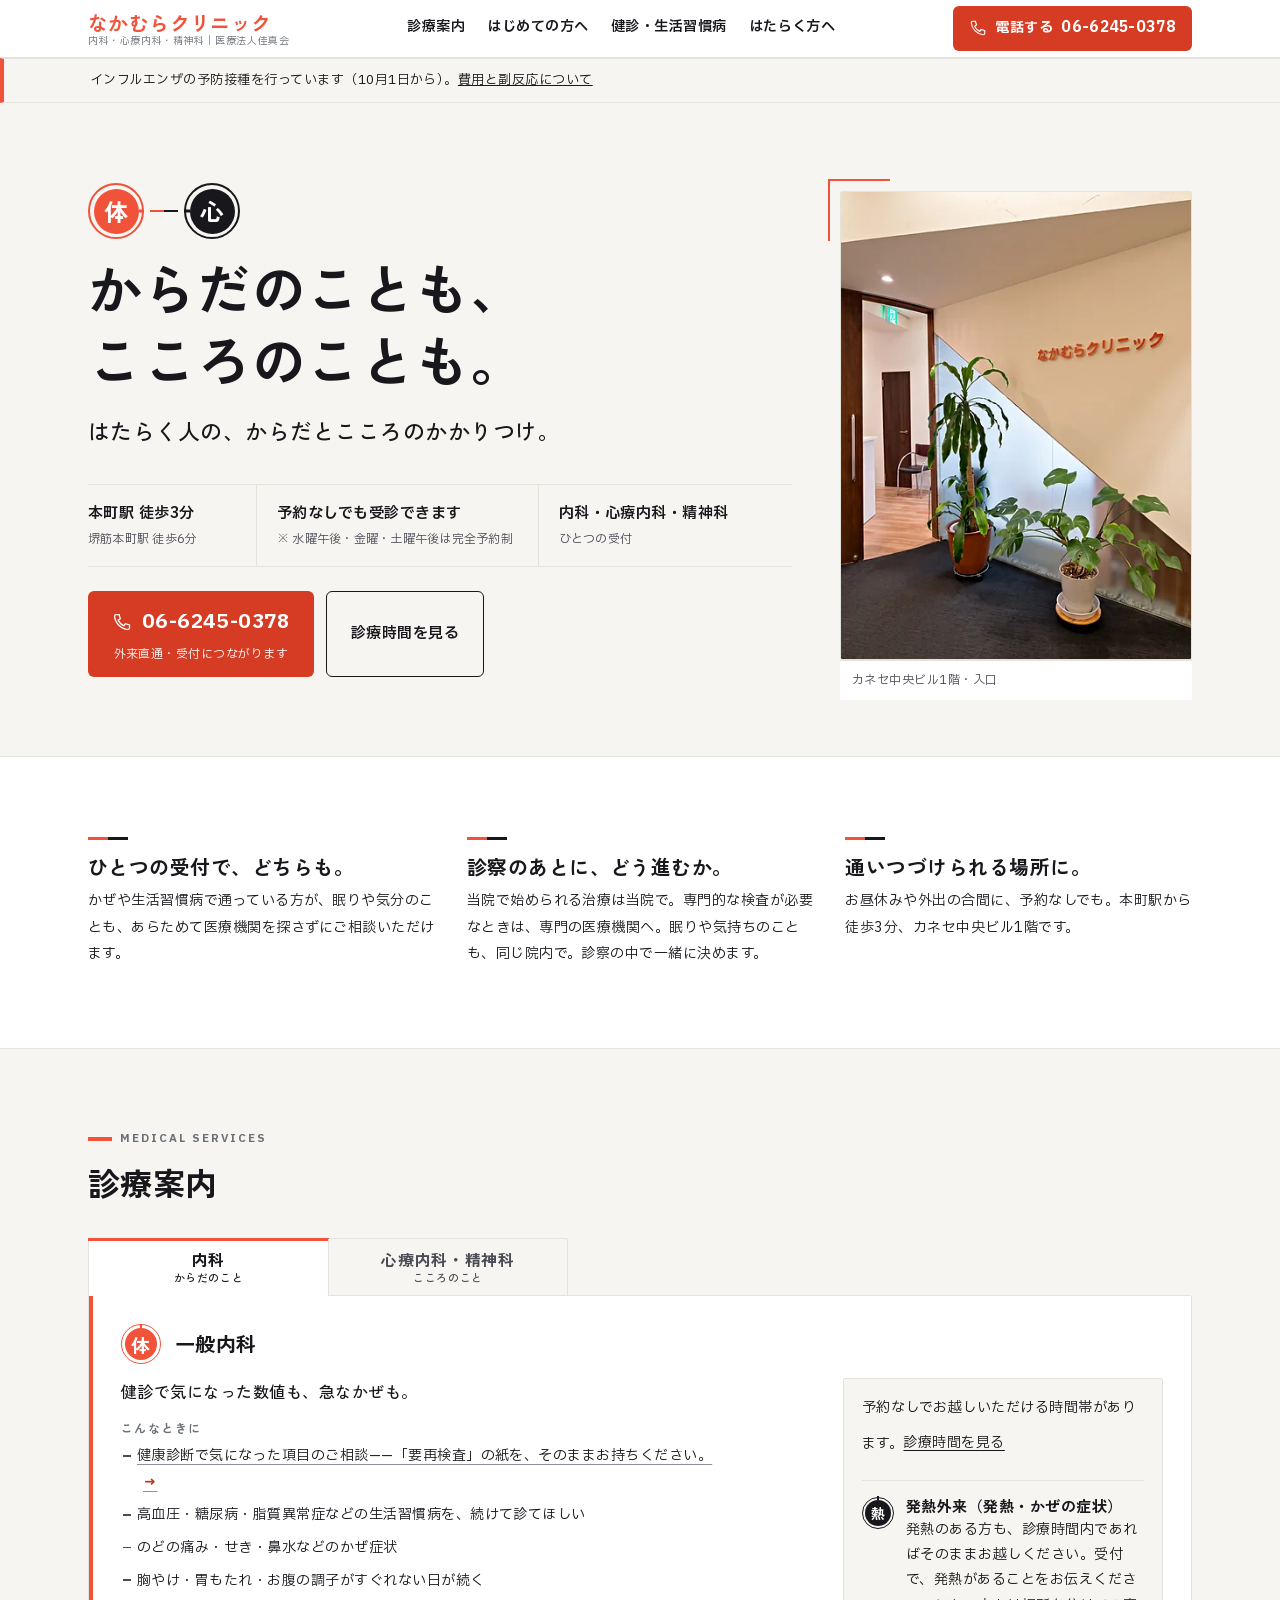
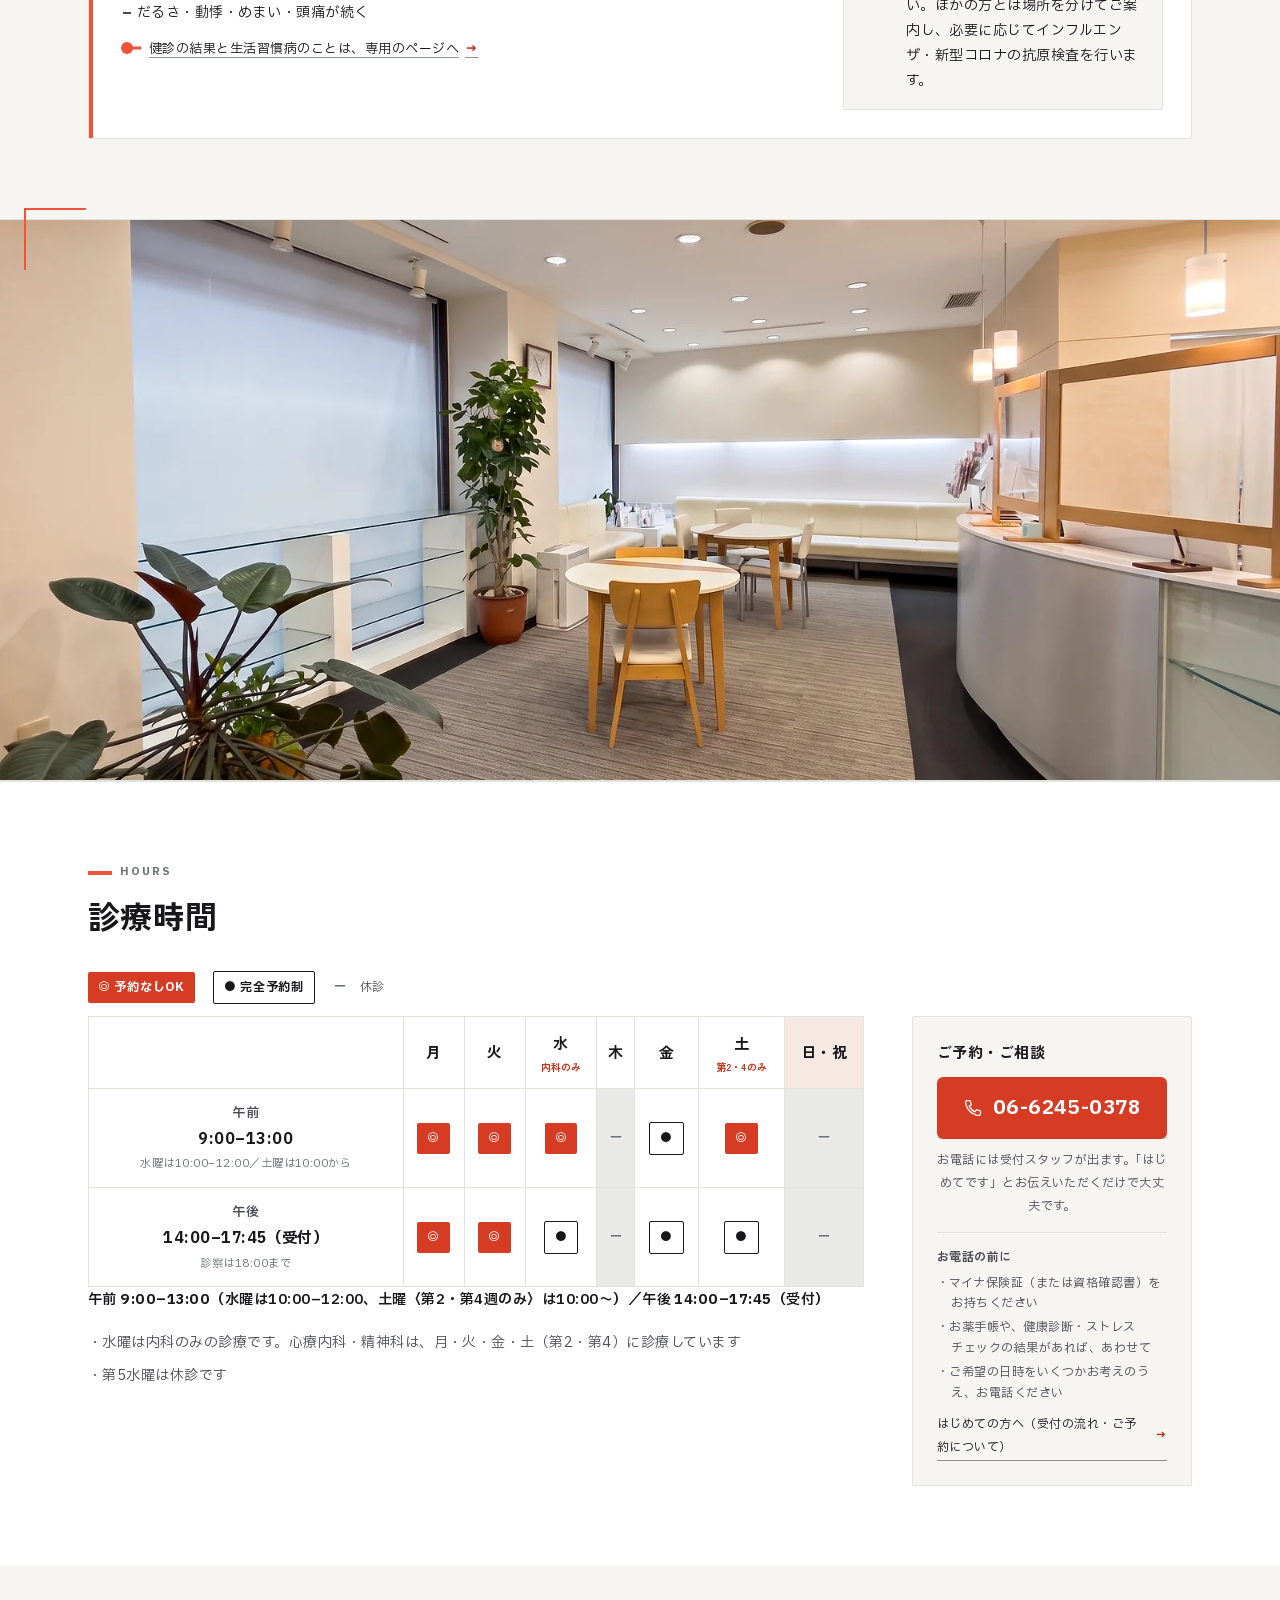
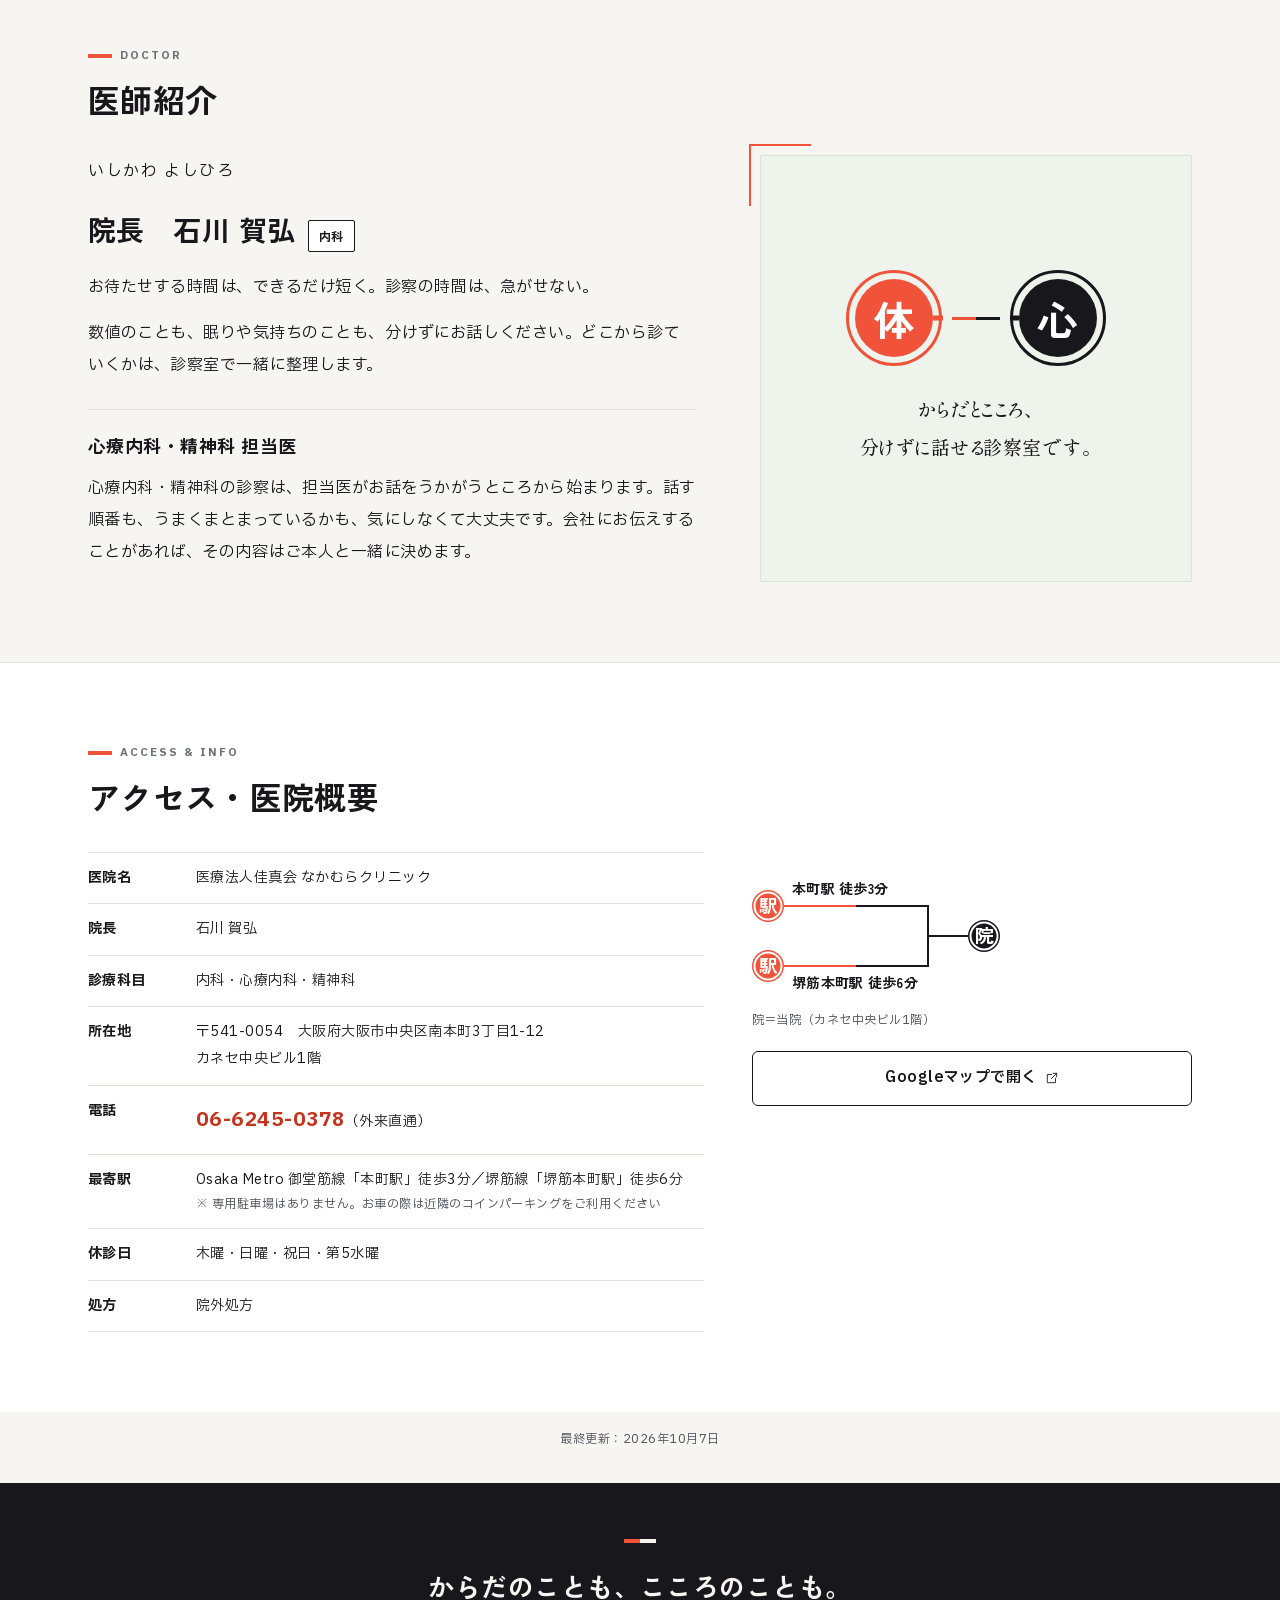
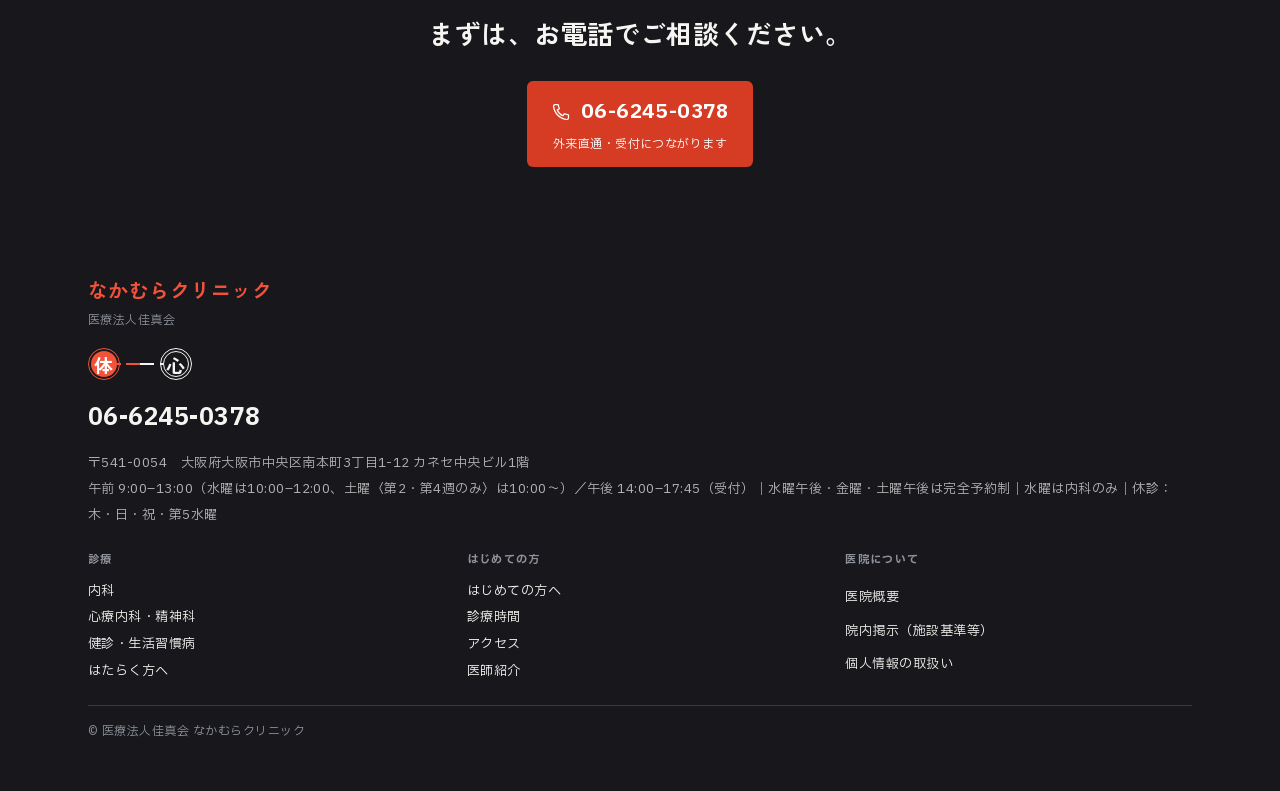
==== commit 283f7511: "Self-host trimmed web fonts: text appears without waiting for Google Fonts The three Japanese famili" ====
--- a/index.html
+++ b/index.html
@@ -25,9 +25,8 @@
 <meta name="geo.placename" content="大阪市中央区">
 <meta name="geo.position" content="34.6820;135.4985">
 <meta name="ICBM" content="34.6820, 135.4985">
-<link rel="preconnect" href="https://fonts.googleapis.com">
-<link rel="preconnect" href="https://fonts.gstatic.com" crossorigin>
-<link href="https://fonts.googleapis.com/css2?family=Zen+Kaku+Gothic+New:wght@500;700&family=IBM+Plex+Sans+JP:wght@400;600;700&family=Shippori+Mincho:wght@500&display=swap" rel="stylesheet">
+<link rel="preload" href="/fonts/nk-display-700.woff2" as="font" type="font/woff2" crossorigin>
+<link rel="preload" href="/fonts/nk-body-400.woff2" as="font" type="font/woff2" crossorigin>
 <link rel="stylesheet" href="styles.css">
 <!-- 表・モバイル一覧・フッター要約・JSON-LD は同じコミットで直す。 -->
 <script type="application/ld+json">
--- a/styles.css
+++ b/styles.css
@@ -1,4 +1,14 @@
 /* なかむらクリニック — 本町サイン (Urban Precision) design system */
+/* SELF-HOSTED WEB FONTS (2026-10-07). Built by qa/build_fonts.py from the SIL OFL 1.1 originals:
+   NK Display = Zen Kaku Gothic New, NK Body = IBM Plex Sans JP, NK Accent = Shippori Mincho.
+   Renamed because a subset is a Modified Version and IBM Plex reserves the name "Plex". Licences: /fonts/OFL-*.txt.
+   Each file holds only the characters this site uses (QA rule FONT GLYPH COVERAGE) — rebuild when copy adds new kanji. */
+@font-face{font-family:"NK Display";font-weight:500;font-style:normal;font-display:swap;src:url("/fonts/nk-display-500.woff2") format("woff2")}
+@font-face{font-family:"NK Display";font-weight:700;font-style:normal;font-display:swap;src:url("/fonts/nk-display-700.woff2") format("woff2")}
+@font-face{font-family:"NK Body";font-weight:400;font-style:normal;font-display:swap;src:url("/fonts/nk-body-400.woff2") format("woff2")}
+@font-face{font-family:"NK Body";font-weight:600;font-style:normal;font-display:swap;src:url("/fonts/nk-body-600.woff2") format("woff2")}
+@font-face{font-family:"NK Body";font-weight:700;font-style:normal;font-display:swap;src:url("/fonts/nk-body-700.woff2") format("woff2")}
+@font-face{font-family:"NK Accent";font-weight:500;font-style:normal;font-display:swap;src:url("/fonts/nk-accent-500.woff2") format("woff2")}
 :root{
   /* ORANGE GOVERNANCE — three non-overlapping roles:
      --vermilion MARK ONLY: wordmark, badges, kicker bar, corner keylines, why-ticks,
@@ -34,9 +44,9 @@
   --plant-line:#D8E2D5;
   --tint-today:rgba(240,83,58,0.08);
   --tint-closed:rgba(142,147,155,0.12);
-  --font-display:'Zen Kaku Gothic New','Hiragino Sans','Yu Gothic',sans-serif;
-  --font-body:'IBM Plex Sans JP','Hiragino Sans','Yu Gothic',sans-serif;
-  --font-accent:'Shippori Mincho','Hiragino Mincho ProN','Yu Mincho',serif;
+  --font-display:'NK Display','Hiragino Sans','Yu Gothic',sans-serif;
+  --font-body:'NK Body','Hiragino Sans','Yu Gothic',sans-serif;
+  --font-accent:'NK Accent','Hiragino Mincho ProN','Yu Mincho',serif;
   --radius:2px;
   --radius-cta:6px;
   /* SPACING & TYPE — unify channel pages to the HOME rhythm; do NOT re-token .wrap. */
@@ -738,7 +748,7 @@
    so nothing moves; this pins the em box to ZKGN's metrics (880/120 — verify with fontTools before commit) and picks
    the nearest local Bold, so the swap is a shape flicker only, never a position shift. Marks only, never headings. */
 @font-face{font-family:"NK Mark Fallback";font-weight:700;src:local("Hiragino Sans W7"),local("HiraginoSans-W7"),local("Hiragino Sans W6"),local("HiraginoSans-W6"),local("Yu Gothic Bold"),local("YuGothic-Bold"),local("Meiryo Bold");ascent-override:88%;descent-override:12%;line-gap-override:0%}
-.roundel,.care-glyph,.access-map .am-stop text{font-family:'Zen Kaku Gothic New',"NK Mark Fallback",var(--font-display);line-height:1;font-synthesis:none}
+.roundel,.care-glyph,.access-map .am-stop text{font-family:'NK Display',"NK Mark Fallback",var(--font-display);line-height:1;font-synthesis:none}
 
 /* 2. CHARACTER FLOOR REPAIR — footer 体 was 13px and the access 駅 10px, white on #F0533A inside aria-hidden wrappers
    (axe-blind). 32/19 = the .pg-mini-glyph cut already signed off. CSS only: the shared shell stays byte-identical. */
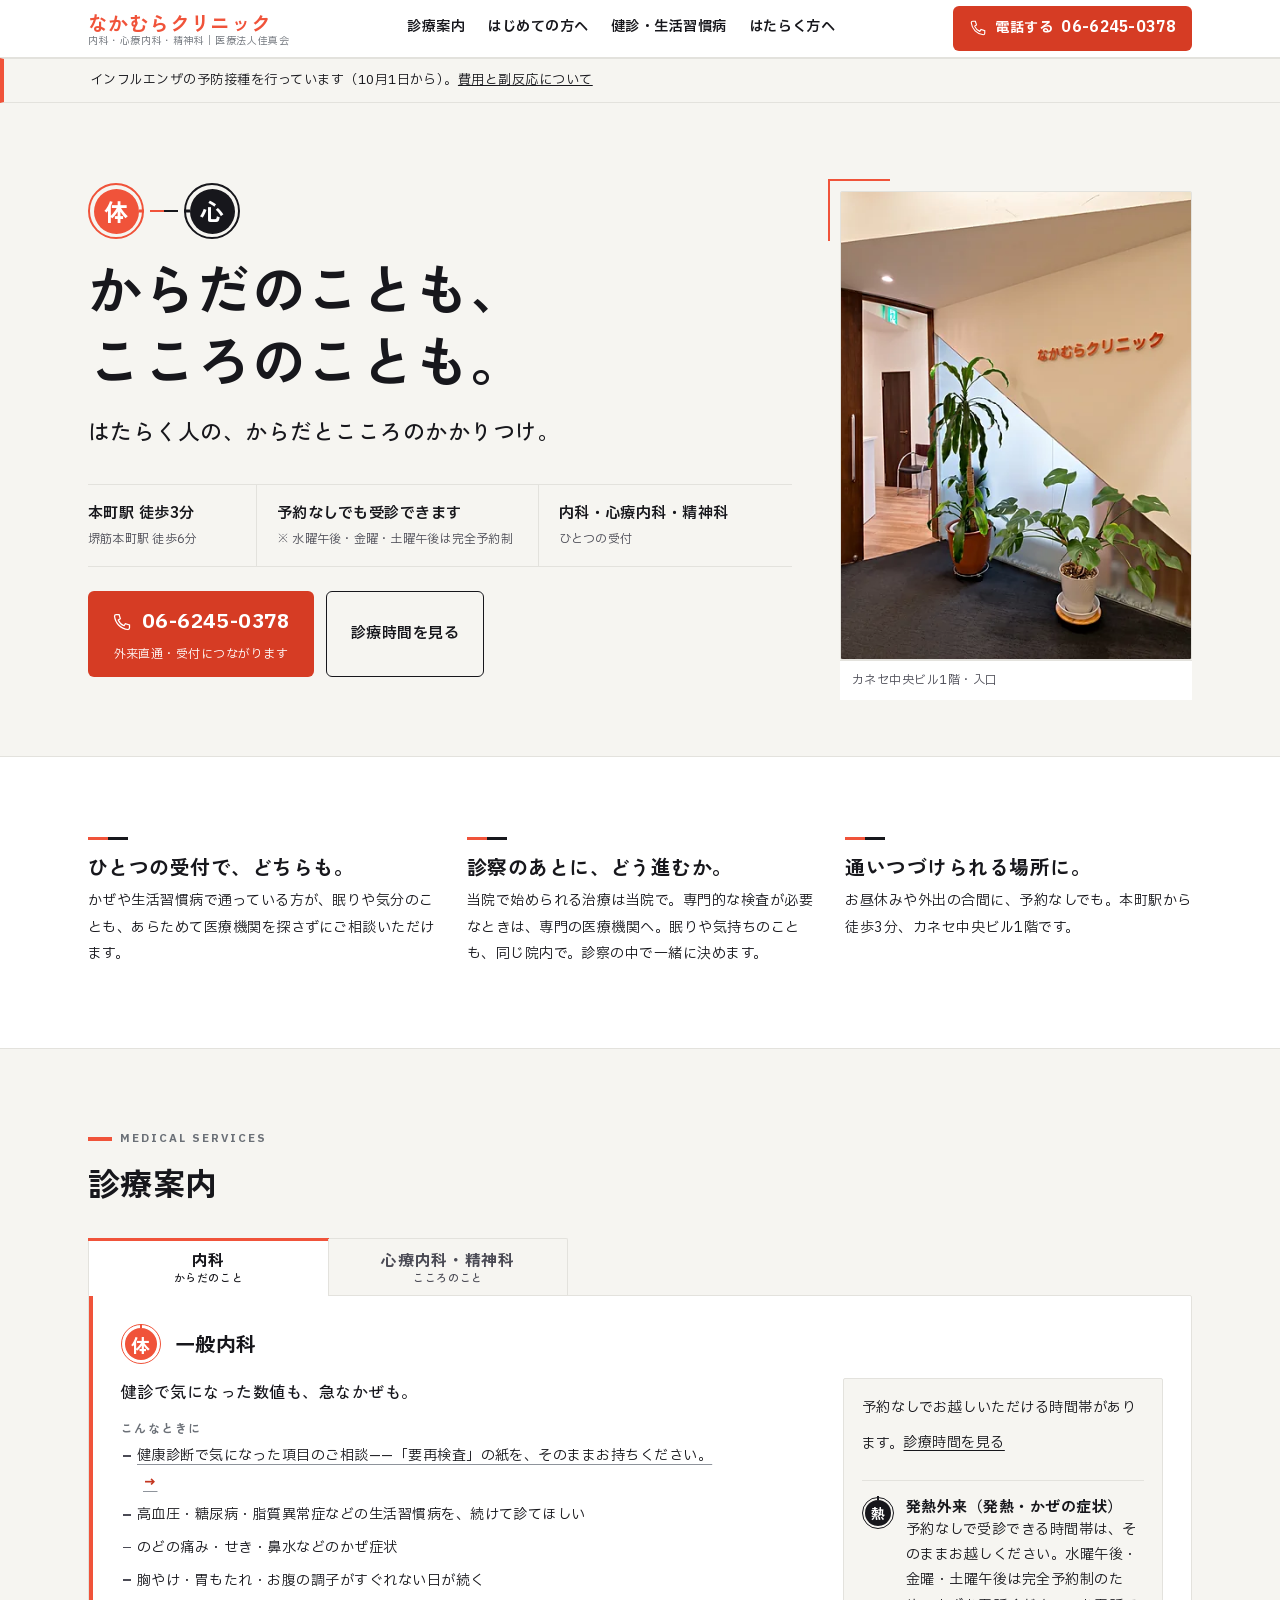
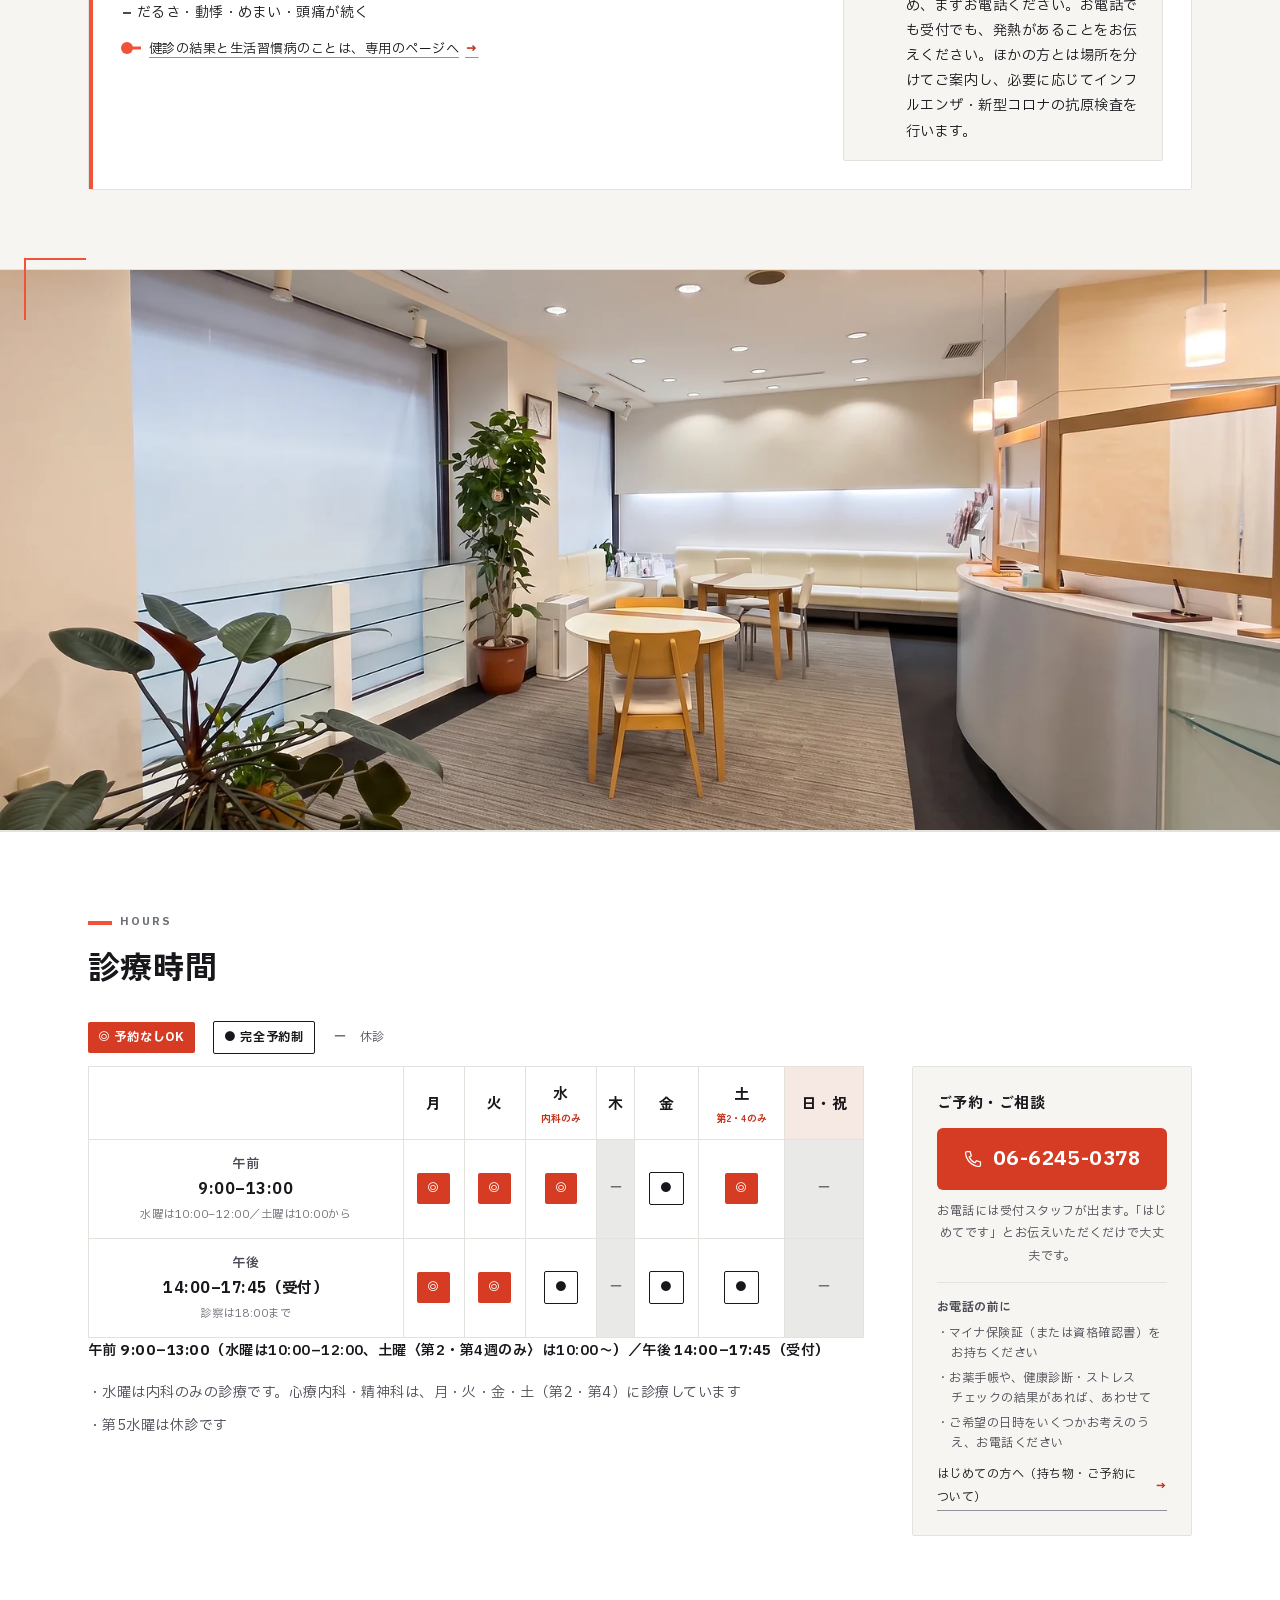
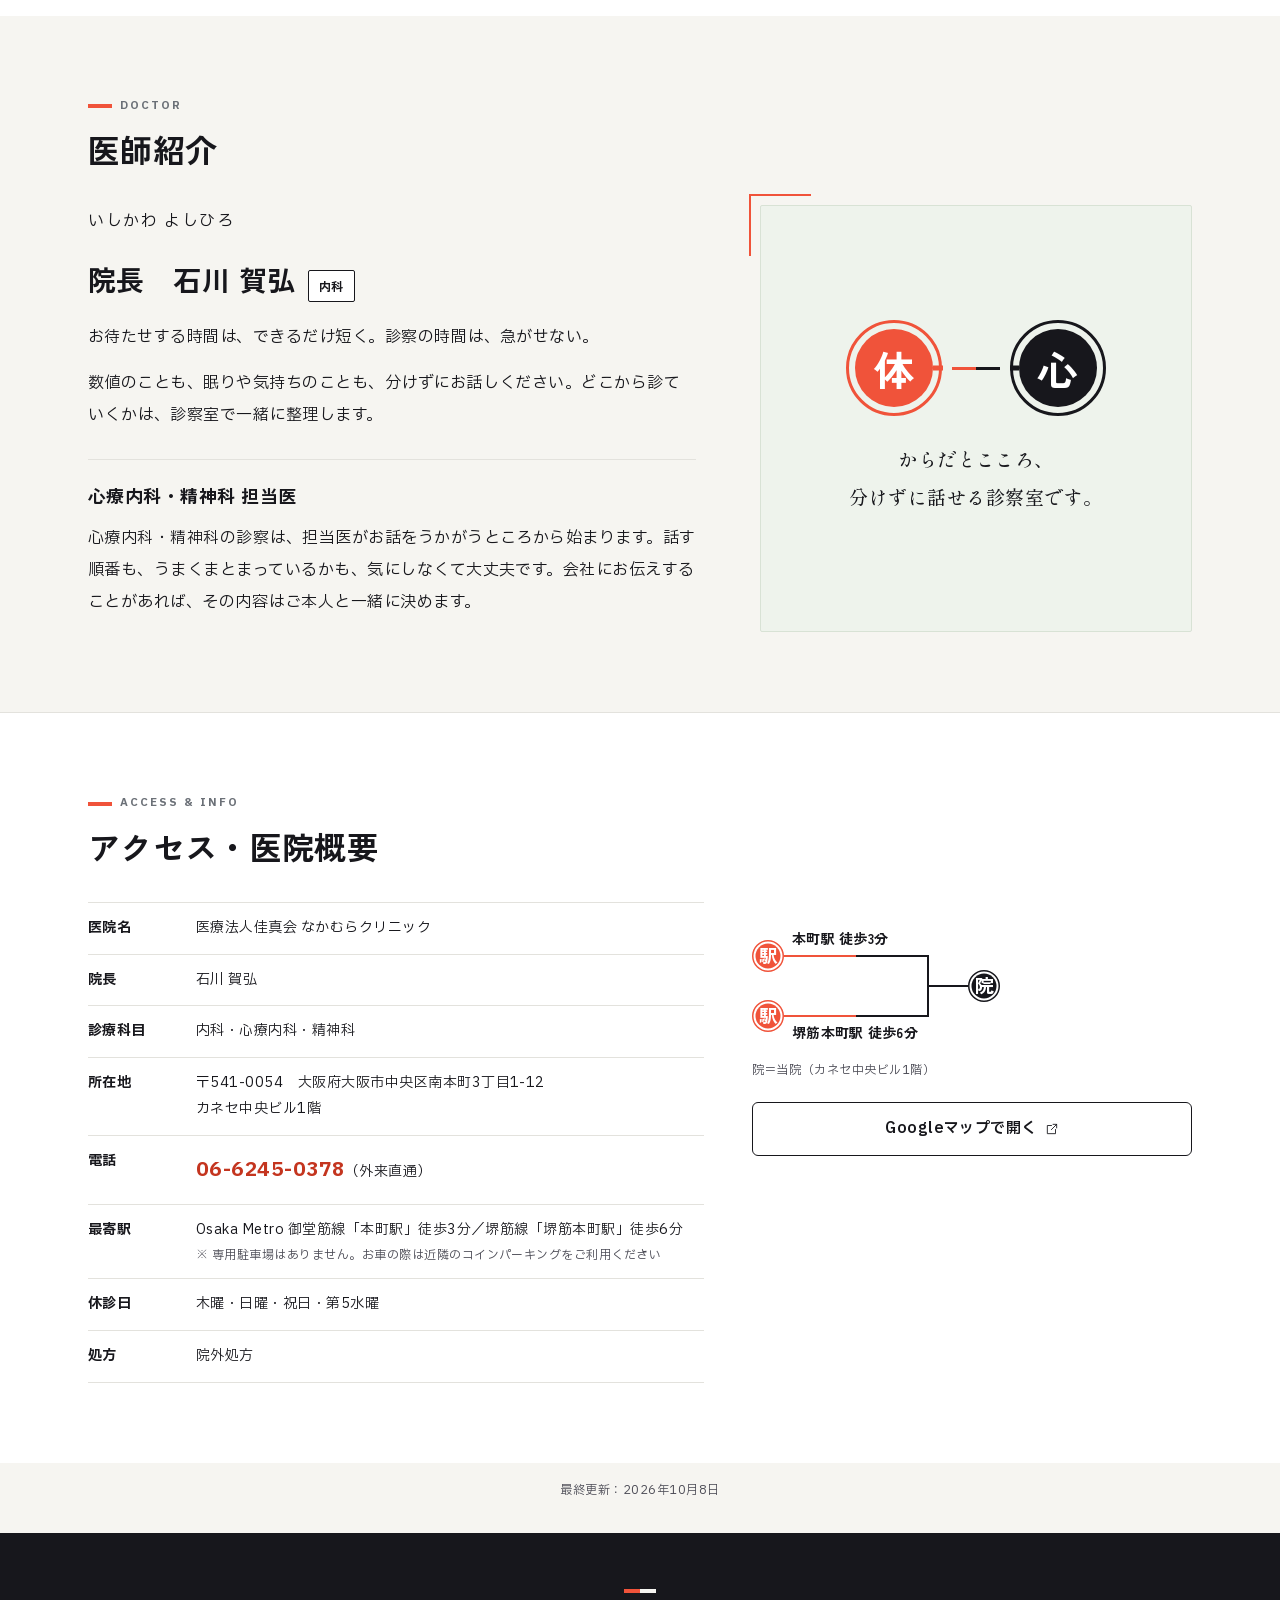
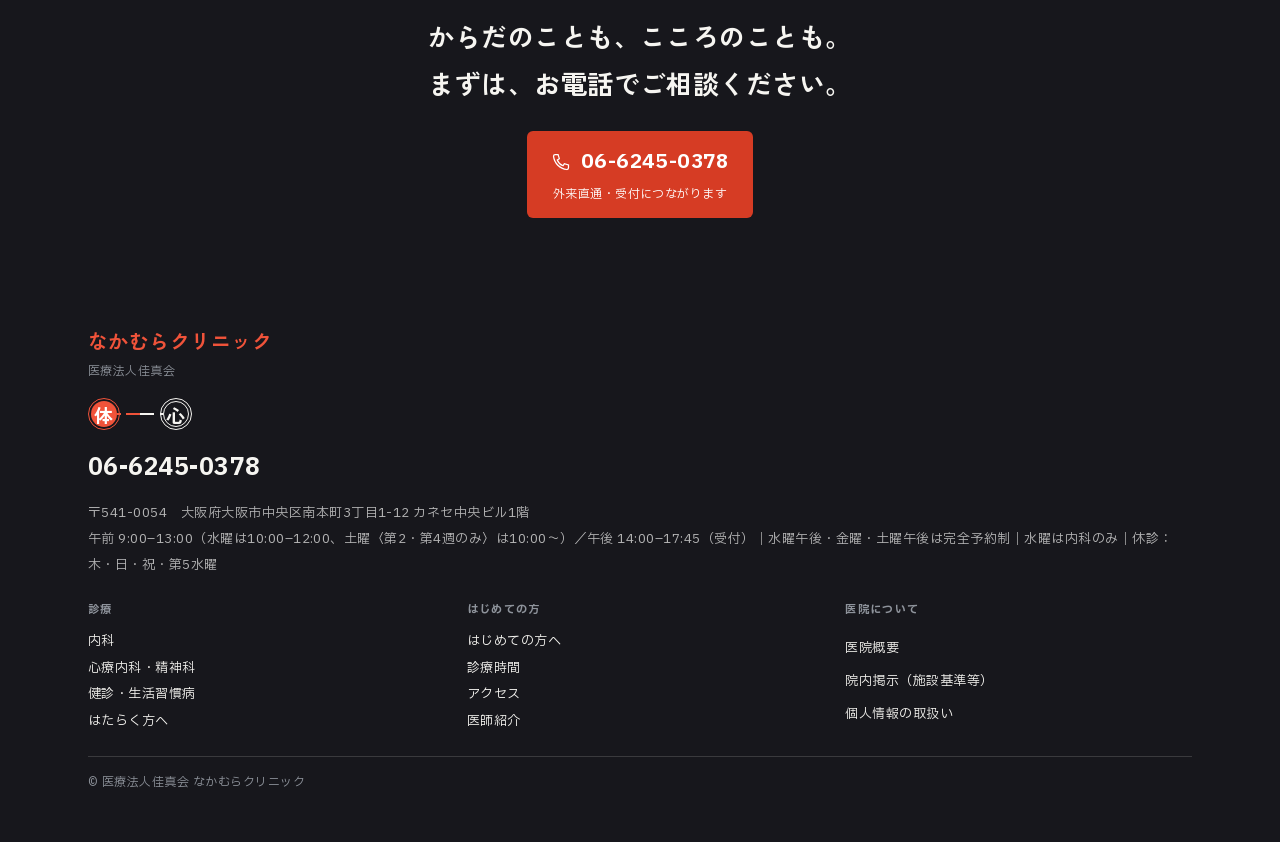
==== commit d477b828: "SEO review fixes: walk-in wording, site graph, cache headers, deferred GA, QA guards Owner decisions" ====
--- a/index.html
+++ b/index.html
@@ -4,7 +4,7 @@
 <meta charset="UTF-8">
 <script>document.documentElement.classList.add('js')</script>
 <meta name="viewport" content="width=device-width, initial-scale=1.0">
-<title>本町駅3分の内科・心療内科・精神科｜なかむらクリニック</title>
+<title>大阪・本町駅3分の内科・心療内科・精神科｜なかむらクリニック</title>
 <meta name="description" content="御堂筋線「本町駅」徒歩3分の内科・心療内科・精神科。かぜ・発熱、生活習慣病、健診の「要再検査」から、眠れない・気分の落ち込みまで、ひとつの受付でご相談いただけます。予約なしでも受診できます（一部予約制）。">
 <meta name="robots" content="index,follow,max-image-preview:large">
 <link rel="canonical" href="https://nakamura.n-clinics.jp/">
@@ -13,21 +13,23 @@
 <link rel="apple-touch-icon" href="/apple-touch-icon.png">
 <meta property="og:type" content="website">
 <meta property="og:site_name" content="なかむらクリニック">
-<meta property="og:title" content="本町駅3分の内科・心療内科・精神科｜なかむらクリニック">
+<meta property="og:title" content="大阪・本町駅3分の内科・心療内科・精神科｜なかむらクリニック">
 <meta property="og:description" content="御堂筋線「本町駅」徒歩3分。生活習慣病などの一般内科と、不眠・ストレスなどこころのご相談。はたらく人の、からだとこころのかかりつけ。予約なしでも受診できます（一部予約制）。">
 <meta property="og:url" content="https://nakamura.n-clinics.jp/">
 <meta property="og:image" content="https://nakamura.n-clinics.jp/photos/og.jpg">
 <meta property="og:image:width" content="1200">
 <meta property="og:image:height" content="630">
+<meta property="og:image:alt" content="なかむらクリニックの入口。内科・心療内科・精神科／Osaka Metro 本町駅 徒歩3分">
 <meta property="og:locale" content="ja_JP">
 <meta name="twitter:card" content="summary_large_image">
 <meta name="geo.region" content="JP-27">
 <meta name="geo.placename" content="大阪市中央区">
-<meta name="geo.position" content="34.6820;135.4985">
-<meta name="ICBM" content="34.6820, 135.4985">
-<link rel="preload" href="/fonts/nk-display-700.woff2" as="font" type="font/woff2" crossorigin>
-<link rel="preload" href="/fonts/nk-body-400.woff2" as="font" type="font/woff2" crossorigin>
-<link rel="stylesheet" href="styles.css">
+<meta name="geo.position" content="34.68279;135.50263">
+<meta name="ICBM" content="34.68279, 135.50263">
+<link rel="preload" href="/fonts/nk-display-700.woff2?v=b5c70b6851" as="font" type="font/woff2" crossorigin>
+<link rel="preload" href="/fonts/nk-body-400.woff2?v=4f1824aeae" as="font" type="font/woff2" crossorigin>
+<link rel="stylesheet" href="/styles.css">
+<link rel="preload" as="image" type="image/webp" media="(min-width:768px)" imagesrcset="/photos/hero-v-400.webp 400w, /photos/hero-v-800.webp 800w" imagesizes="(min-width:1024px) 340px, 32vw" fetchpriority="high">
 <!-- 表・モバイル一覧・フッター要約・JSON-LD は同じコミットで直す。 -->
 <script type="application/ld+json">
 {
@@ -39,8 +41,8 @@
       "name": "なかむらクリニック",
       "legalName": "医療法人佳真会 なかむらクリニック",
       "url": "https://nakamura.n-clinics.jp/",
-      "logo": "https://nakamura.n-clinics.jp/favicon.svg",
-      "image": "https://nakamura.n-clinics.jp/photos/og.jpg",
+      "logo": "https://nakamura.n-clinics.jp/apple-touch-icon.png",
+      "image": ["https://nakamura.n-clinics.jp/photos/hero-h-1440.jpg", "https://nakamura.n-clinics.jp/photos/band-1600.jpg", "https://nakamura.n-clinics.jp/photos/og.jpg"],
       "telephone": "+81-6-6245-0378",
       "parentOrganization": { "@type": "Organization", "name": "医療法人佳真会" },
       "address": {
@@ -51,7 +53,7 @@
         "streetAddress": "南本町3丁目1-12 カネセ中央ビル1階",
         "addressCountry": "JP"
       },
-      "geo": { "@type": "GeoCoordinates", "latitude": 34.6820, "longitude": 135.4985 },
+      "geo": { "@type": "GeoCoordinates", "latitude": 34.68279, "longitude": 135.50263 },
       "hasMap": "https://www.google.com/maps/search/?api=1&query=%E5%A4%A7%E9%98%AA%E5%BA%9C%E5%A4%A7%E9%98%AA%E5%B8%82%E4%B8%AD%E5%A4%AE%E5%8C%BA%E5%8D%97%E6%9C%AC%E7%94%BA3%E4%B8%81%E7%9B%AE1-12%20%E3%82%AB%E3%83%8D%E3%82%BB%E4%B8%AD%E5%A4%AE%E3%83%93%E3%83%AB",
       "openingHoursSpecification": [
         { "@type": "OpeningHoursSpecification", "dayOfWeek": ["Monday","Tuesday","Friday"], "opens": "09:00", "closes": "13:00" },
@@ -65,34 +67,46 @@
       "availableService": [
         { "@type": "MedicalProcedure", "name": "生活習慣病の継続治療（高血圧・糖尿病・脂質異常症）" },
         { "@type": "MedicalProcedure", "name": "健診の要再検査・要精密検査のご相談" },
-        { "@type": "MedicalProcedure", "name": "発熱外来（診療時間内はそのまま来院できます）" },
+        { "@type": "MedicalProcedure", "name": "発熱外来（発熱・かぜの症状）" },
         { "@type": "MedicalProcedure", "name": "だるさ・動悸・めまい・頭痛など、続く体調のご相談" },
         { "@type": "MedicalProcedure", "name": "不眠・睡眠のリズムのご相談" },
         { "@type": "MedicalProcedure", "name": "気分の落ち込み・仕事のストレスのご相談" },
         { "@type": "MedicalProcedure", "name": "休職・復職のご相談" }
       ],
       "description": "御堂筋線「本町駅」徒歩3分の内科・心療内科・精神科クリニック。生活習慣病などの一般内科と、不眠・ストレスなどこころのご相談。予約なしでも受診できます（一部予約制）。土曜は第2・第4のみ、午前は10:00開始です。",
-      "availableLanguage": "ja",
-      "physician": [{ "@id": "https://nakamura.n-clinics.jp/#dr-ishikawa" }]
+      "knowsLanguage": "ja",
+      "employee": [{ "@id": "https://nakamura.n-clinics.jp/#dr-ishikawa" }]
     },
     {
       "@type": "MedicalWebPage",
       "@id": "https://nakamura.n-clinics.jp/#webpage",
-      "name": "本町駅3分の内科・心療内科・精神科｜なかむらクリニック",
+      "name": "大阪・本町駅3分の内科・心療内科・精神科｜なかむらクリニック",
       "inLanguage": "ja",
-      "lastReviewed": "2026-10-07",
-      "mainEntityOfPage": "https://nakamura.n-clinics.jp/",
+      "lastReviewed": "2026-10-08",
+      "url": "https://nakamura.n-clinics.jp/",
       "about": { "@id": "https://nakamura.n-clinics.jp/#clinic" },
-      "isPartOf": { "@type": "WebSite", "url": "https://nakamura.n-clinics.jp/" },
+      "mainEntity": { "@id": "https://nakamura.n-clinics.jp/#clinic" },
+      "isPartOf": { "@id": "https://nakamura.n-clinics.jp/#website" },
       "publisher": { "@id": "https://nakamura.n-clinics.jp/#clinic" }
     },
     {
-      "@type": "Physician",
+      "@type": "WebSite",
+      "@id": "https://nakamura.n-clinics.jp/#website",
+      "name": "なかむらクリニック",
+      "alternateName": "医療法人佳真会 なかむらクリニック",
+      "url": "https://nakamura.n-clinics.jp/",
+      "inLanguage": "ja",
+      "publisher": { "@id": "https://nakamura.n-clinics.jp/#clinic" }
+    },
+    {
+      "@type": "Person",
       "@id": "https://nakamura.n-clinics.jp/#dr-ishikawa",
       "name": "石川 賀弘",
+      "familyName": "石川",
+      "givenName": "賀弘",
+      "alternateName": "いしかわ よしひろ",
       "jobTitle": "院長",
       "url": "https://nakamura.n-clinics.jp/#docs",
-      "medicalSpecialty": "PrimaryCare",
       "worksFor": { "@id": "https://nakamura.n-clinics.jp/#clinic" }
     }
   ]
@@ -177,10 +191,10 @@
       <div>
         <div class="hero-photo">
           <picture>
-            <source media="(min-width:768px)" type="image/webp" sizes="(min-width:1024px) 340px, 32vw" srcset="photos/hero-v-400.webp 400w, photos/hero-v-800.webp 800w">
-            <source media="(min-width:768px)" type="image/jpeg" sizes="(min-width:1024px) 340px, 32vw" srcset="photos/hero-v-400.jpg 400w, photos/hero-v-800.jpg 800w">
-            <source type="image/webp" sizes="100vw" srcset="photos/hero-h-480.webp 480w, photos/hero-h-960.webp 960w, photos/hero-h-1440.webp 1440w">
-            <img class="ph" src="photos/hero-h-960.jpg" width="960" height="640" alt="なかむらクリニックの入口（本町駅 徒歩3分・カネセ中央ビル1階）。クリーム色の壁に朱色のクリニック名サインと観葉植物" loading="eager" fetchpriority="high">
+            <source media="(min-width:768px)" type="image/webp" sizes="(min-width:1024px) 340px, 32vw" srcset="/photos/hero-v-400.webp 400w, /photos/hero-v-800.webp 800w">
+            <source media="(min-width:768px)" type="image/jpeg" sizes="(min-width:1024px) 340px, 32vw" srcset="/photos/hero-v-400.jpg 400w, /photos/hero-v-800.jpg 800w">
+            <source type="image/webp" sizes="100vw" srcset="/photos/hero-h-480.webp 480w, /photos/hero-h-960.webp 960w, /photos/hero-h-1440.webp 1440w">
+            <img class="ph" src="/photos/hero-h-960.jpg" width="960" height="640" alt="なかむらクリニックの入口（本町駅 徒歩3分・カネセ中央ビル1階）。クリーム色の壁に朱色のクリニック名サインと観葉植物" loading="eager">
           </picture>
           <div class="caption">カネセ中央ビル1階・入口</div>
         </div>
@@ -191,6 +205,7 @@
   <!-- 2. 選ばれる理由 -->
   <!-- このセクションはレーザー（「診察のあとに、どう進むか。」）が置かれている、ここだけの場所。削除するときは移設先を先に作ること。 -->
   <section class="why">
+    <h2 class="vh">なかむらクリニックについて</h2>
     <div class="wrap why-grid" data-reveal-group>
       <div class="why-tile" data-reveal><span class="tick"></span><h3>ひとつの受付で、どちらも。</h3><p>かぜや生活習慣病で通っている方が、眠りや気分のことも、あらためて医療機関を探さずにご相談いただけます。</p></div>
       <div class="why-tile" data-reveal><span class="tick"></span><h3>診察のあとに、どう進むか。</h3><p>当院で始められる治療は当院で。専門的な検査が必要なときは、専門の医療機関へ。眠りや気持ちのことも、同じ院内で。診察の中で一緒に決めます。</p></div>
@@ -219,7 +234,7 @@
 
         <div class="care-stage">
           <!-- LANE 体 (default). ZONE A = このレーン固有のことだけ（症状リスト・出口リンク・行動パネル）。「診察のあとに、どう進むか」の置き場は .why-tile 2。 -->
-          <article class="care-card care-lane c-nai is-on" id="naika" role="tabpanel" aria-labelledby="tab-naika">
+          <div class="care-card care-lane c-nai is-on" id="naika" role="tabpanel" aria-labelledby="tab-naika">
             <div class="care-head"><span class="care-glyph" aria-hidden="true">体</span><h3>一般内科</h3></div>
             <div class="lane-body">
               <div class="lane-main">
@@ -237,17 +252,17 @@
               <!-- .lane-act = このレーンの「行動」パネル。短くてよい：枠のある物の余りは余白に読める。 -->
               <aside class="lane-act">
                 <p class="lane-book">予約なしでお越しいただける時間帯があります。<a href="#hours">診療時間を見る</a></p>
-                <!-- 発熱外来 = 内科 triage row. Walk-in during hours (clinic decision 2026-09-09): filled ink 熱. Never shown in the 心 lane. id kept: scroll-margin rules point at #hatsunetsu. -->
+                <!-- 発熱外来 = 内科 triage row. Walk-in only in the ◎予約なしOK slots; in the booked-only slots, call first (Keeyo 2026-10-08; was 'any 診療時間'): filled ink 熱. Never shown in the 心 lane. id kept: scroll-margin rules point at #hatsunetsu. -->
                 <div class="care-sub c-netsu" id="hatsunetsu">
                   <span class="care-glyph" aria-hidden="true">熱</span>
-                  <div><h4>発熱外来（発熱・かぜの症状）</h4><p>発熱のある方も、診療時間内であればそのままお越しください。受付で、発熱があることをお伝えください。ほかの方とは場所を分けてご案内し、必要に応じてインフルエンザ・新型コロナの抗原検査を行います。</p></div>
+                  <div><h4>発熱外来（発熱・かぜの症状）</h4><p>予約なしで受診できる時間帯は、そのままお越しください。水曜午後・金曜・土曜午後は完全予約制のため、まずお電話ください。お電話でも受付でも、発熱があることをお伝えください。ほかの方とは場所を分けてご案内し、必要に応じてインフルエンザ・新型コロナの抗原検査を行います。</p></div>
                 </div>
               </aside>
             </div>
-          </article>
+          </div>
 
           <!-- LANE 心 -->
-          <article class="care-card care-lane c-shin" id="seishinka" role="tabpanel" aria-labelledby="tab-seishinka">
+          <div class="care-card care-lane c-shin" id="seishinka" role="tabpanel" aria-labelledby="tab-seishinka">
             <div class="care-head"><span class="care-glyph" aria-hidden="true">心</span><h3>心療内科・精神科</h3></div>
             <div class="lane-body">
               <div class="lane-main">
@@ -269,7 +284,7 @@
                 <p class="lane-book">心療内科・精神科をはじめて受診される方は、まずお電話ください。受診できる枠をご案内します。<a href="/hajimete.html#yoyaku">ご予約について</a></p>
               </aside>
             </div>
-          </article>
+          </div>
         </div>
       </div>
 
@@ -280,9 +295,9 @@
   <!-- 4. 待合スペース band -->
   <section class="band">
     <picture>
-      <source type="image/webp" sizes="100vw" srcset="photos/band-960.webp 960w, photos/band-1600.webp 1600w, photos/band-2400.webp 2400w">
-      <source type="image/jpeg" sizes="100vw" srcset="photos/band-960.jpg 960w, photos/band-1600.jpg 1600w, photos/band-2400.jpg 2400w">
-      <img src="photos/band-1600.jpg" width="1600" height="900" alt="なかむらクリニックの待合スペース。白い長椅子と木のテーブル、観葉植物のある空間" loading="lazy">
+      <source type="image/webp" sizes="100vw" srcset="/photos/band-960.webp 960w, /photos/band-1600.webp 1600w, /photos/band-2400.webp 2400w">
+      <source type="image/jpeg" sizes="100vw" srcset="/photos/band-960.jpg 960w, /photos/band-1600.jpg 1600w, /photos/band-2400.jpg 2400w">
+      <img src="/photos/band-1600.jpg" width="1600" height="900" alt="なかむらクリニックの待合スペース。白い長椅子と木のテーブル、観葉植物のある空間" loading="lazy">
     </picture>
   </section>
 
@@ -304,7 +319,7 @@
             <table>
               <thead>
                 <tr>
-                  <th></th>
+                  <th scope="col"><span class="vh">時間帯</span></th>
                   <th scope="col" data-day="1">月</th><th scope="col" data-day="2">火</th><th scope="col" data-day="3">水<sup>内科のみ</sup></th>
                   <th scope="col" data-day="4">木</th><th scope="col" data-day="5">金</th>
                   <th scope="col" data-day="6">土<sup>第2・4のみ</sup></th><th scope="col" data-day="0">日・祝</th>
@@ -312,7 +327,7 @@
               </thead>
               <tbody>
                 <tr>
-                  <td class="slot">午前<b>9:00–13:00</b><span class="slot-note">水曜は10:00–12:00／土曜は10:00から</span></td>
+                  <th scope="row" class="slot">午前<b>9:00–13:00</b><span class="slot-note">水曜は10:00–12:00／土曜は10:00から</span></th>
                   <td data-day="1"><span class="chip chip-open">◎<span class="vh">予約なしOK</span></span></td>
                   <td data-day="2"><span class="chip chip-open">◎<span class="vh">予約なしOK</span></span></td>
                   <td data-day="3"><span class="chip chip-open">◎<span class="vh">予約なしOK</span></span></td>
@@ -322,7 +337,7 @@
                   <td data-day="0" class="col-closed"><span class="off-dash">−<span class="vh">休診</span></span></td>
                 </tr>
                 <tr>
-                  <td class="slot">午後<b>14:00–17:45（受付）</b><span class="slot-note">診察は18:00まで</span></td>
+                  <th scope="row" class="slot">午後<b>14:00–17:45（受付）</b><span class="slot-note">診察は18:00まで</span></th>
                   <td data-day="1"><span class="chip chip-open">◎<span class="vh">予約なしOK</span></span></td>
                   <td data-day="2"><span class="chip chip-open">◎<span class="vh">予約なしOK</span></span></td>
                   <td data-day="3"><span class="chip chip-appt">●<span class="vh">完全予約制</span></span></td>
@@ -366,7 +381,7 @@
               <li>お薬手帳や、健康診断・ストレスチェックの結果があれば、あわせて</li>
               <li>ご希望の日時をいくつかお考えのうえ、お電話ください</li>
             </ul>
-            <a class="pre-call-more" href="/hajimete.html">はじめての方へ（受付の流れ・ご予約について）<span aria-hidden="true">→</span></a>
+            <a class="pre-call-more" href="/hajimete.html">はじめての方へ（持ち物・ご予約について）<span aria-hidden="true">→</span></a>
           </div>
         </div>
       </div>
@@ -466,7 +481,7 @@
     </div>
   </section>
 
-  <p class="pg-updated wrap">最終更新：2026年10月7日</p>
+  <p class="pg-updated wrap">最終更新：2026年10月8日</p>
 
   <!-- 9.5 closing conversion band -->
   <section class="close-cta" data-reveal-mark>
--- a/styles.css
+++ b/styles.css
@@ -3,12 +3,12 @@
    NK Display = Zen Kaku Gothic New, NK Body = IBM Plex Sans JP, NK Accent = Shippori Mincho.
    Renamed because a subset is a Modified Version and IBM Plex reserves the name "Plex". Licences: /fonts/OFL-*.txt.
    Each file holds only the characters this site uses (QA rule FONT GLYPH COVERAGE) — rebuild when copy adds new kanji. */
-@font-face{font-family:"NK Display";font-weight:500;font-style:normal;font-display:swap;src:url("/fonts/nk-display-500.woff2") format("woff2")}
-@font-face{font-family:"NK Display";font-weight:700;font-style:normal;font-display:swap;src:url("/fonts/nk-display-700.woff2") format("woff2")}
-@font-face{font-family:"NK Body";font-weight:400;font-style:normal;font-display:swap;src:url("/fonts/nk-body-400.woff2") format("woff2")}
-@font-face{font-family:"NK Body";font-weight:600;font-style:normal;font-display:swap;src:url("/fonts/nk-body-600.woff2") format("woff2")}
-@font-face{font-family:"NK Body";font-weight:700;font-style:normal;font-display:swap;src:url("/fonts/nk-body-700.woff2") format("woff2")}
-@font-face{font-family:"NK Accent";font-weight:500;font-style:normal;font-display:swap;src:url("/fonts/nk-accent-500.woff2") format("woff2")}
+@font-face{font-family:"NK Display";font-weight:500;font-style:normal;font-display:swap;src:url("/fonts/nk-display-500.woff2?v=faac17261d") format("woff2")}
+@font-face{font-family:"NK Display";font-weight:700;font-style:normal;font-display:swap;src:url("/fonts/nk-display-700.woff2?v=b5c70b6851") format("woff2")}
+@font-face{font-family:"NK Body";font-weight:400;font-style:normal;font-display:swap;src:url("/fonts/nk-body-400.woff2?v=4f1824aeae") format("woff2")}
+@font-face{font-family:"NK Body";font-weight:600;font-style:normal;font-display:swap;src:url("/fonts/nk-body-600.woff2?v=9bee015a6e") format("woff2")}
+@font-face{font-family:"NK Body";font-weight:700;font-style:normal;font-display:swap;src:url("/fonts/nk-body-700.woff2?v=3fd2f511fa") format("woff2")}
+@font-face{font-family:"NK Accent";font-weight:500;font-style:normal;font-display:swap;src:url("/fonts/nk-accent-500.woff2?v=4108773ced") format("woff2")}
 :root{
   /* ORANGE GOVERNANCE — three non-overlapping roles:
      --vermilion MARK ONLY: wordmark, badges, kicker bar, corner keylines, why-ticks,
@@ -262,8 +262,8 @@
 .hours-table th,.hours-table td{border:1px solid var(--line);background:var(--card);text-align:center;padding:12px 6px;font-size:14px}
 .hours-table thead th{font-family:var(--font-display);font-weight:700;font-size:15px}
 .hours-table thead th sup{display:block;font-size:10px;color:var(--vermilion-text);font-weight:700;letter-spacing:.02em}
-.hours-table td.slot{font-feature-settings:'tnum';font-weight:600;font-size:13px;color:var(--ink-2);white-space:nowrap;padding-inline:12px}
-.hours-table td.slot b{display:block;font-size:15px;color:var(--ink)}
+.hours-table .slot{font-feature-settings:'tnum';font-weight:600;font-size:13px;color:var(--ink-2);white-space:nowrap;padding-inline:12px}
+.hours-table .slot b{display:block;font-size:15px;color:var(--ink)}
 .hours-table .col-closed{background:var(--tint-closed)}
 .hours-table .col-today{background:var(--tint-today)}
 .hours-list{display:grid;gap:0;border:1px solid var(--line);border-radius:var(--radius);overflow:hidden;background:var(--card)}
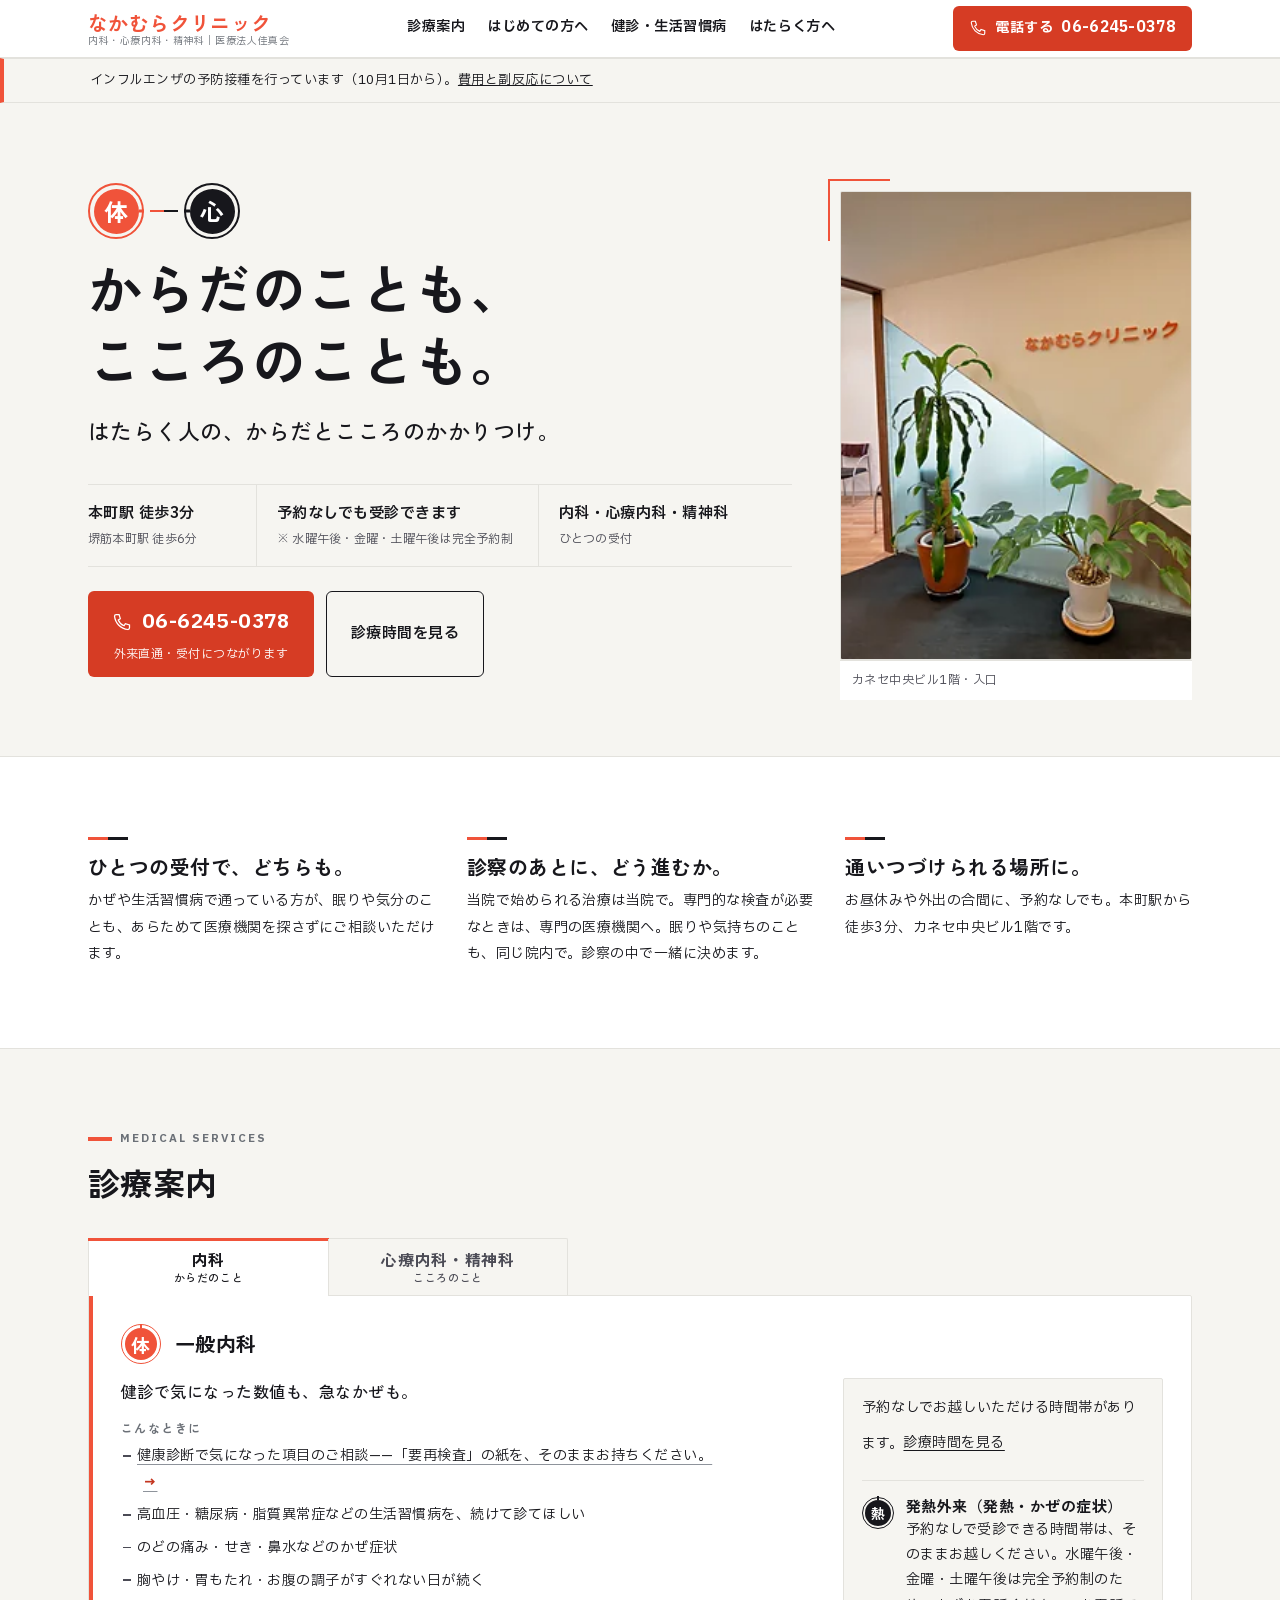
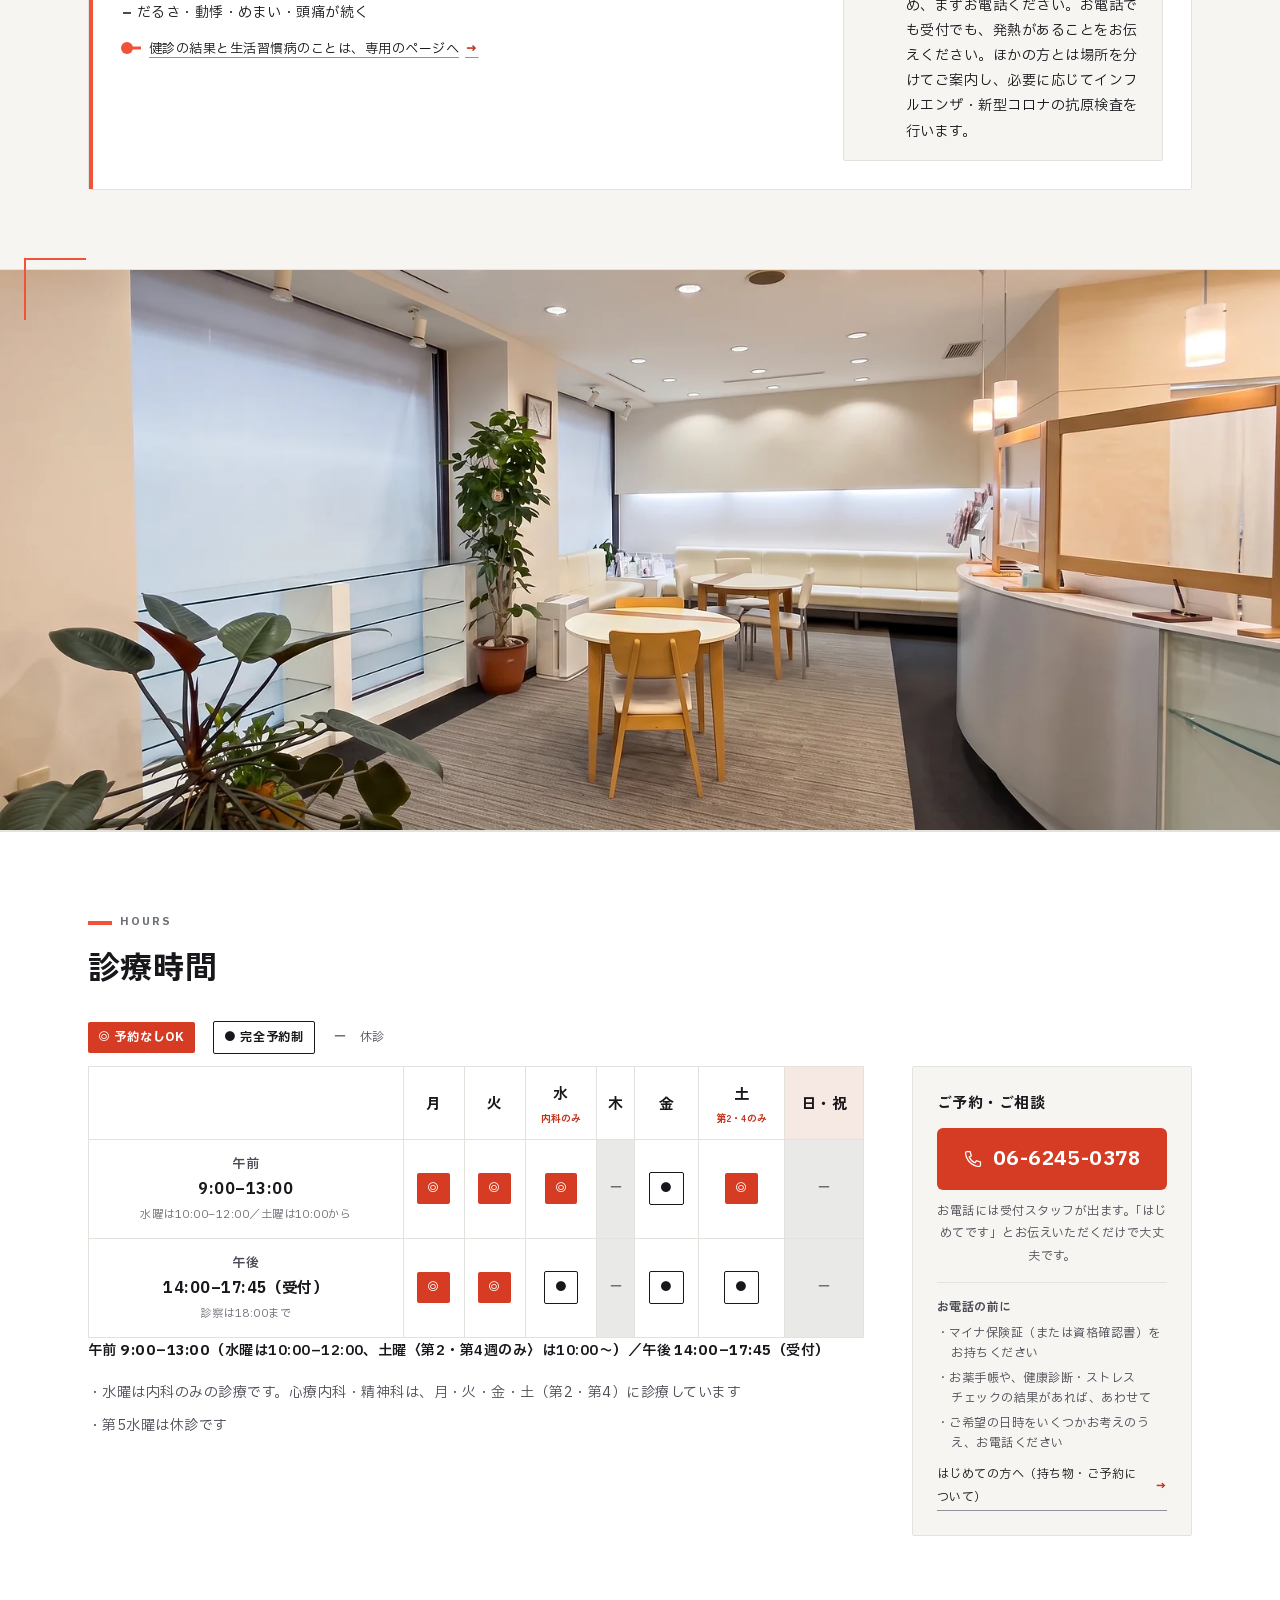
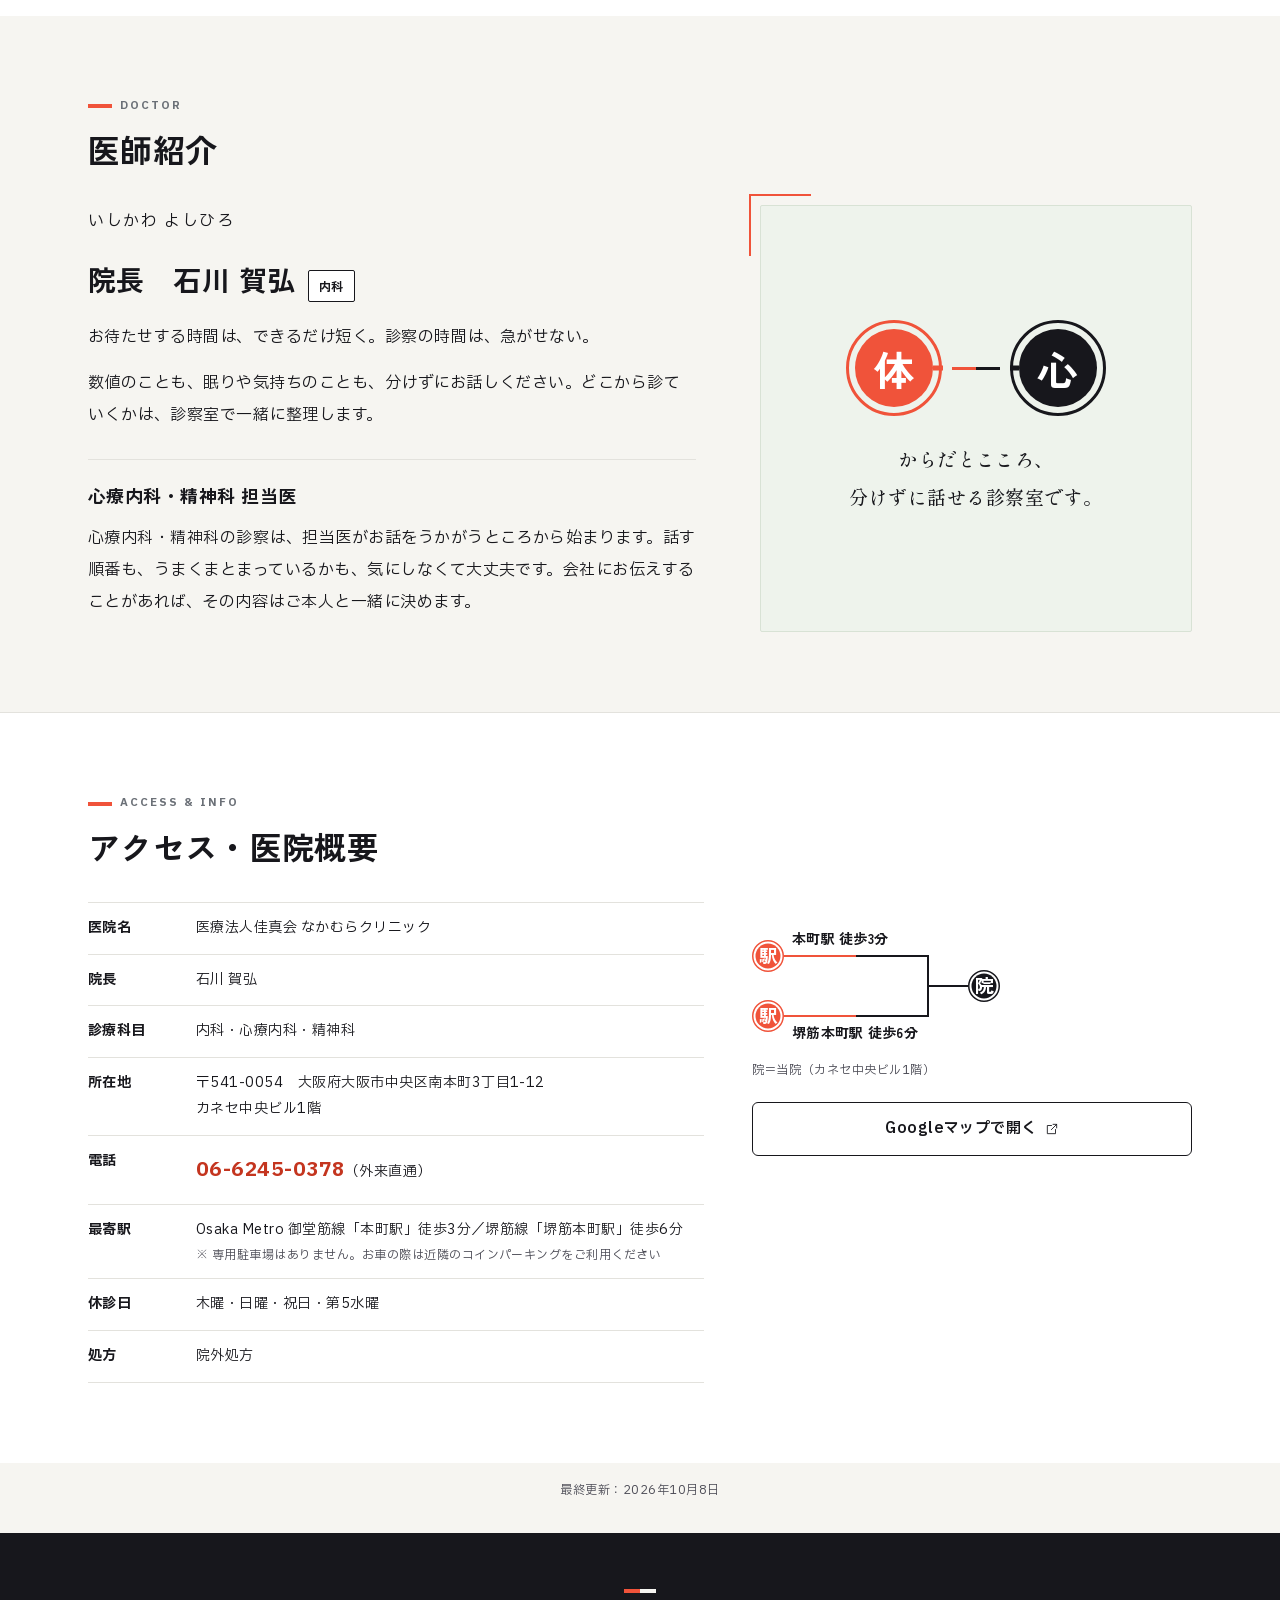
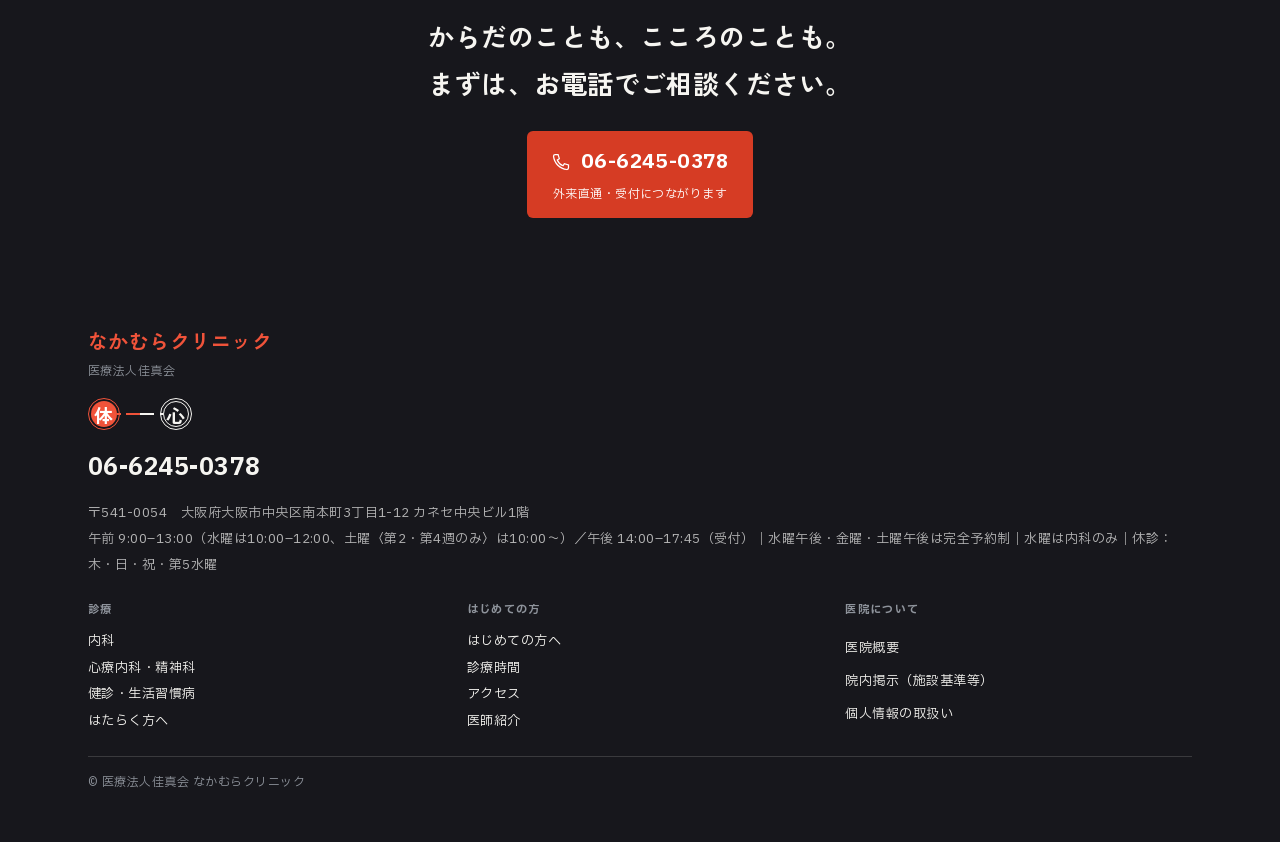
==== commit d6205058: "JSON-LD: drop the weekly Saturday hours (only the 2nd and 4th Saturdays open) The structured data to" ====
--- a/index.html
+++ b/index.html
@@ -58,9 +58,7 @@
       "openingHoursSpecification": [
         { "@type": "OpeningHoursSpecification", "dayOfWeek": ["Monday","Tuesday","Friday"], "opens": "09:00", "closes": "13:00" },
         { "@type": "OpeningHoursSpecification", "dayOfWeek": "Wednesday", "opens": "10:00", "closes": "12:00" },
-        { "@type": "OpeningHoursSpecification", "dayOfWeek": ["Monday","Tuesday","Wednesday","Friday"], "opens": "14:00", "closes": "17:45" },
-        { "@type": "OpeningHoursSpecification", "dayOfWeek": "Saturday", "opens": "10:00", "closes": "13:00" },
-        { "@type": "OpeningHoursSpecification", "dayOfWeek": "Saturday", "opens": "14:00", "closes": "17:45" }
+        { "@type": "OpeningHoursSpecification", "dayOfWeek": ["Monday","Tuesday","Wednesday","Friday"], "opens": "14:00", "closes": "17:45" }
       ],
       "medicalSpecialty": ["PrimaryCare", "Psychiatric"],
       "isAcceptingNewPatients": true,
